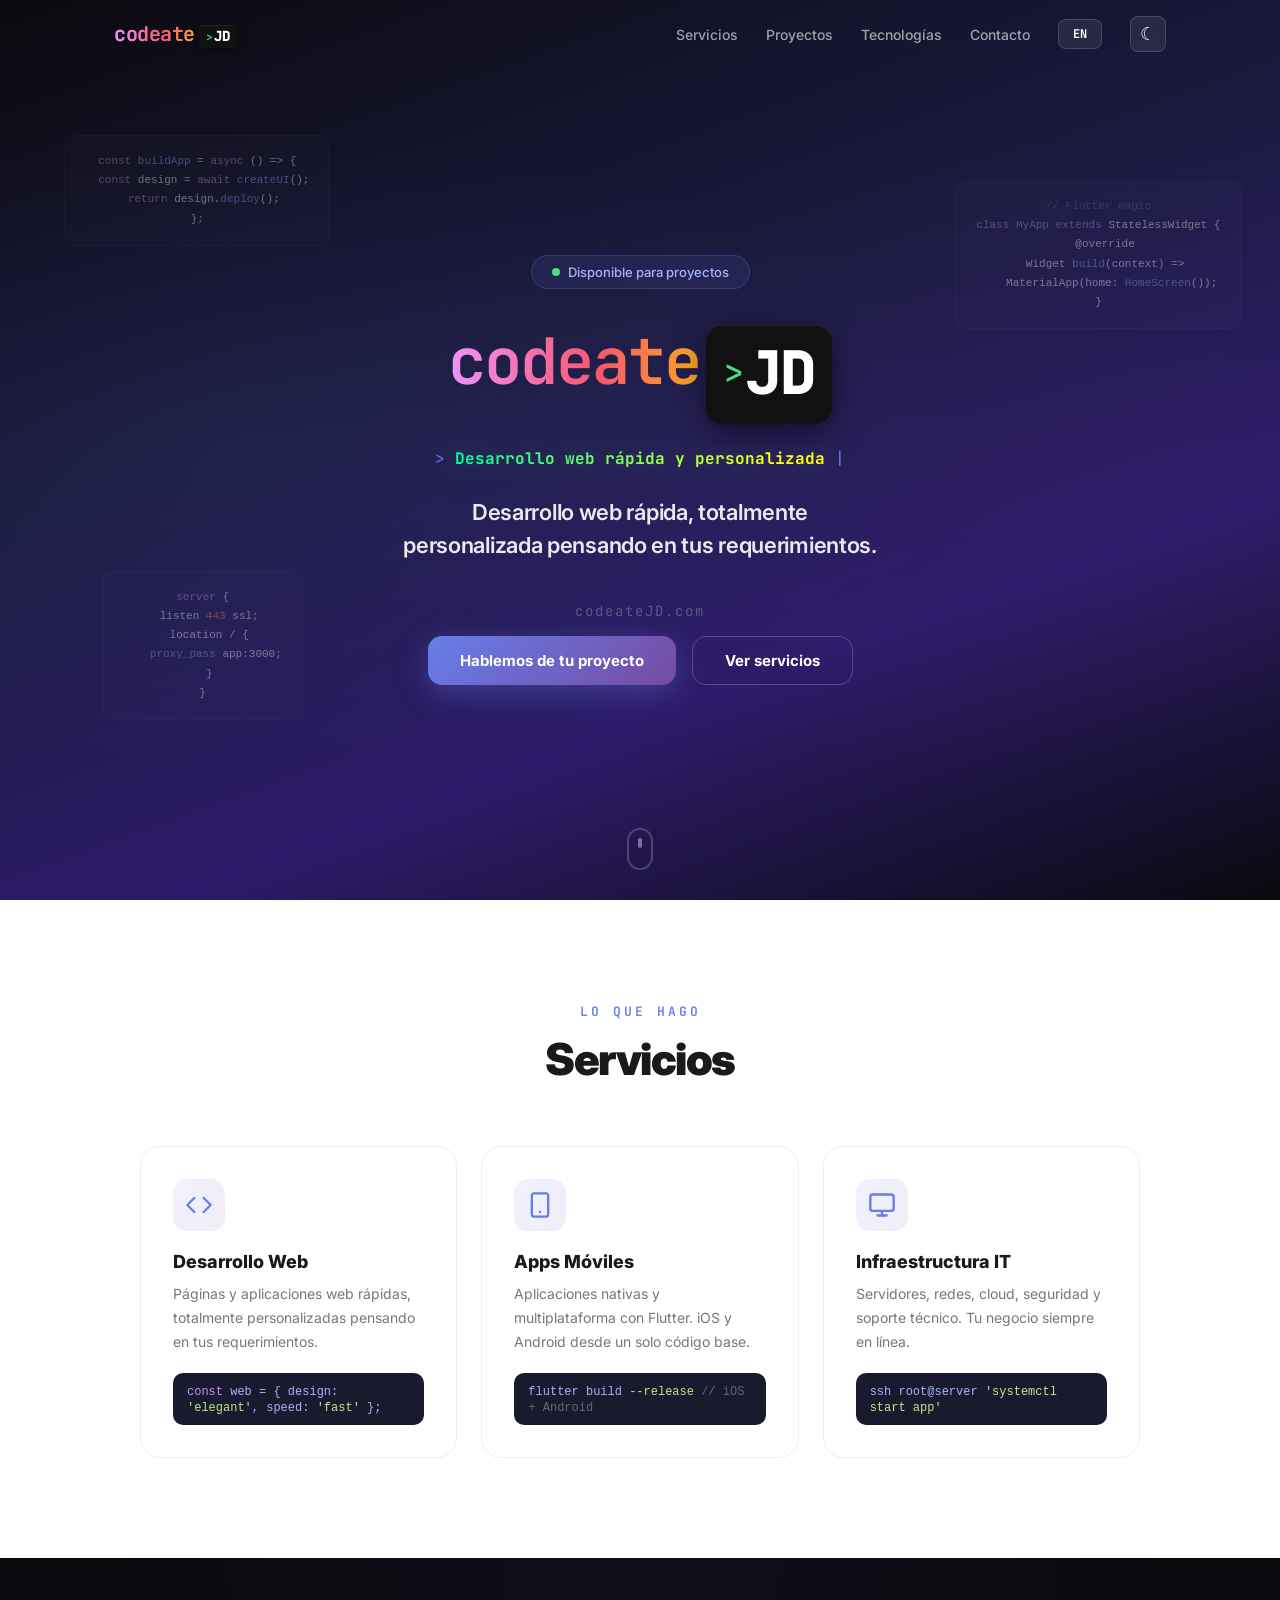
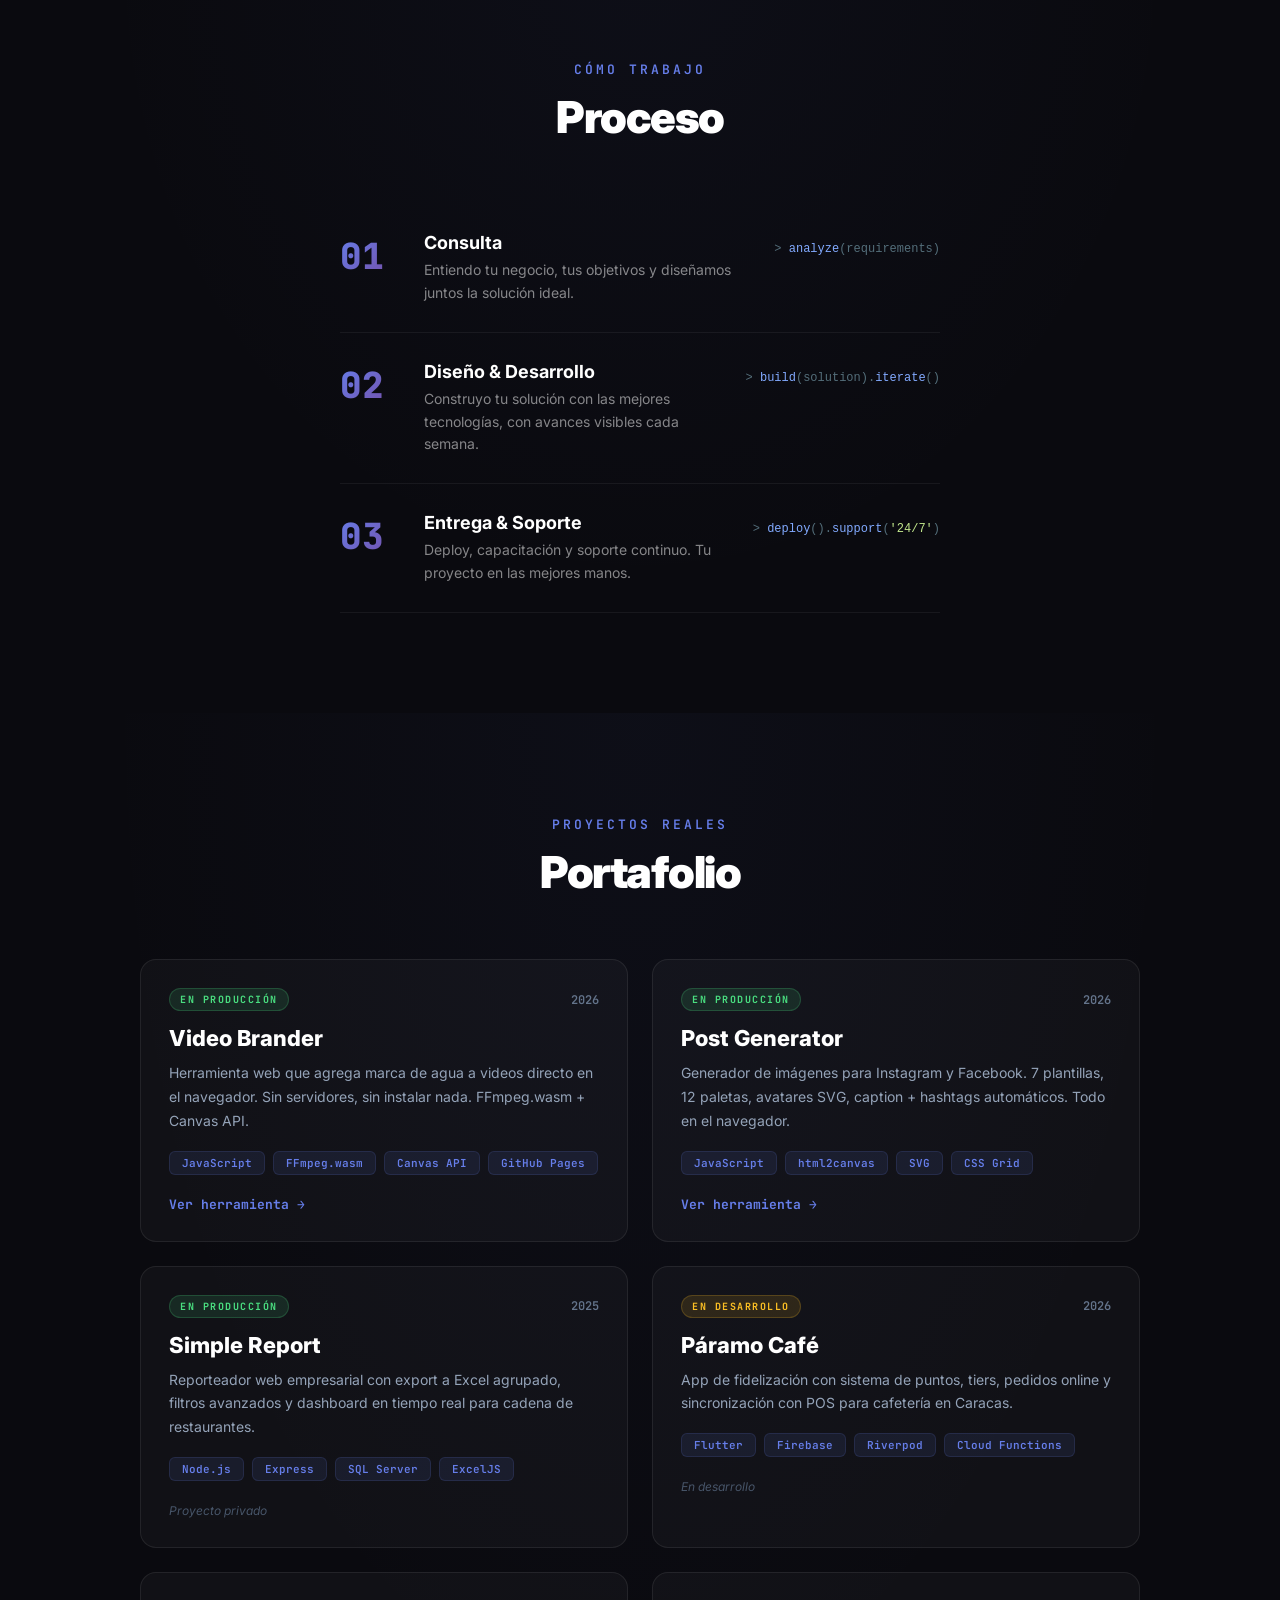
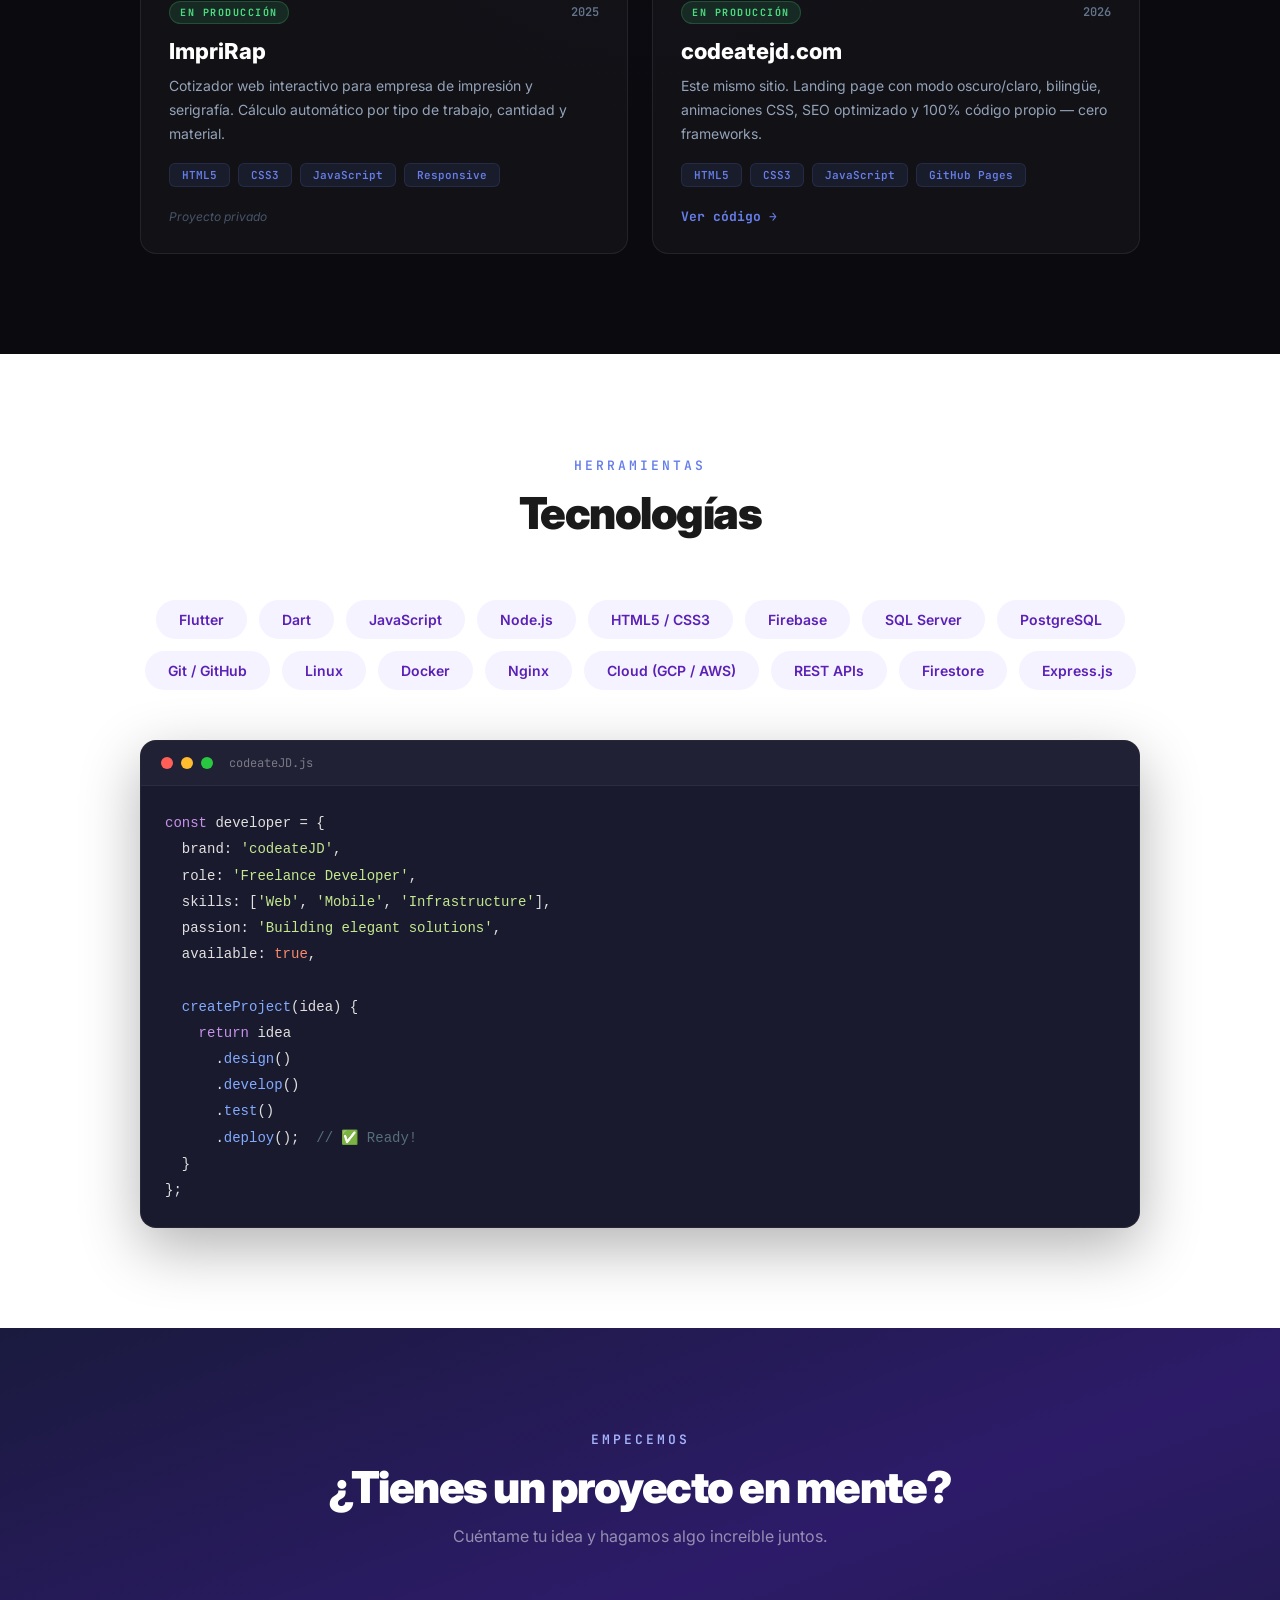
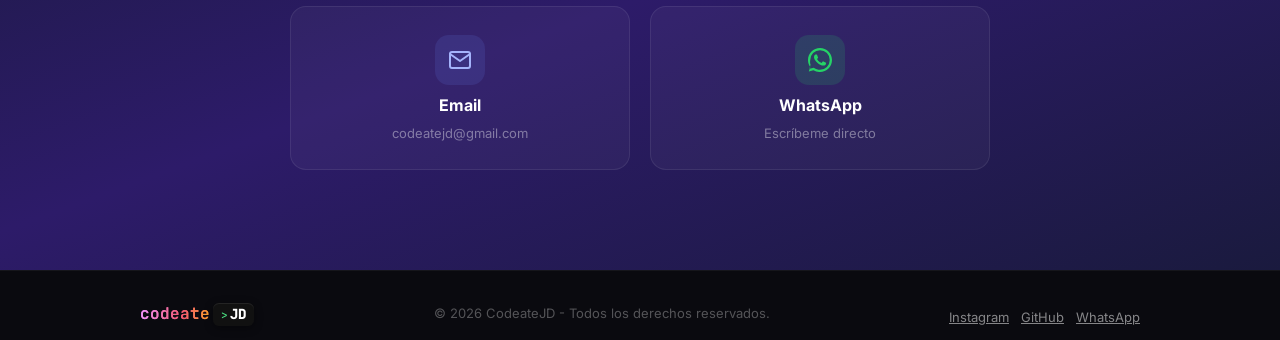
==== index.html @ 88b21edd "feat: replace Aliados Comerciales with Portfolio section - Removed clients/partners section (no more" ====
<!DOCTYPE html>
<html lang="es" data-lang="es">
<head>
<meta charset="UTF-8">
<meta name="viewport" content="width=device-width, initial-scale=1.0">
<title>codeateJD — Desarrollo Web, Apps Moviles & IT</title>
<meta name="description" content="codeateJD — Desarrollo web, apps moviles con Flutter, reportes empresariales, APIs, cloud e infraestructura IT. Soluciones digitales para tu negocio.">
<meta name="keywords" content="desarrollador web, freelance, flutter, nodejs, apps moviles, desarrollo web, codeateJD, programador, IT solutions, firebase, sql server, cloud, devops">
<meta name="author" content="codeateJD">
<meta name="robots" content="index, follow">
<link rel="canonical" href="https://codeatejd.com/">
<link rel="icon" type="image/svg+xml" href="favicon.svg">

<!-- Open Graph / Facebook -->
<meta property="og:type" content="website">
<meta property="og:url" content="https://codeatejd.com/">
<meta property="og:title" content="codeateJD — Desarrollo Web, Apps & IT">
<meta property="og:description" content="Desarrollo web, apps Flutter, reportes, APIs, cloud e infraestructura. Soluciones digitales a medida para tu negocio.">
<meta property="og:image" content="https://codeatejd.com/img/og-cover.png">
<meta property="og:image:width" content="1200">
<meta property="og:image:height" content="630">
<meta property="og:locale" content="es_VE">
<meta property="og:site_name" content="codeateJD">

<!-- Twitter Card -->
<meta name="twitter:card" content="summary_large_image">
<meta name="twitter:title" content="codeateJD | Desarrollo Web, Apps & IT">
<meta name="twitter:description" content="Freelance developer: sitios web, apps Flutter, reportes, APIs, cloud e infraestructura. Soluciones a medida para tu negocio.">
<meta name="twitter:image" content="https://codeatejd.com/img/og-cover.png">

<!-- Schema.org / JSON-LD -->
<script type="application/ld+json">
{
  "@context": "https://schema.org",
  "@type": "ProfessionalService",
  "name": "codeateJD",
  "alternateName": "Delpino Developer",
  "url": "https://codeatejd.com/",
  "description": "Freelance developer especializado en desarrollo web, apps moviles, reportes empresariales, APIs y soluciones cloud.",
  "founder": {
    "@type": "Person",
    "name": "Jose Delpino",
    "jobTitle": "Full Stack Developer & IT Consultant",
    "email": "codeatejd@gmail.com",
    "url": "https://codeatejd.com/"
  },
  "areaServed": ["Venezuela", "Latinoamerica", "Remoto"],
  "serviceType": ["Desarrollo Web", "Apps Moviles", "Reportes y Dashboards", "APIs y Backend", "Cloud e Infraestructura", "Soporte IT"],
  "knowsAbout": ["JavaScript", "Node.js", "Flutter", "Firebase", "SQL Server", "Docker", "Linux", "Nginx", "REST APIs", "Git"],
  "sameAs": [
    "https://www.instagram.com/codeatejd/",
    "https://github.com/codeatejd"
  ]
}
</script>

<link rel="preconnect" href="https://fonts.googleapis.com">
<link href="https://fonts.googleapis.com/css2?family=Inter:wght@300;400;500;600;700;800;900&family=JetBrains+Mono:wght@400;500;700&display=swap" rel="stylesheet">
<link rel="stylesheet" href="style.css">
</head>
<body>

<!-- ══════════ NAV ══════════ -->
<nav class="nav" id="nav" role="navigation" aria-label="Menu principal">
  <div class="nav-inner">
    <a href="#" class="nav-logo"><span class="nav-codeate">codeate</span><span class="nav-jd-terminal"><span class="terminal-prompt">&gt;</span>JD</span></a>
    <div class="nav-links">
      <a href="#services" data-es="Servicios" data-en="Services">Servicios</a>
      <a href="#portfolio" data-es="Proyectos" data-en="Projects">Proyectos</a>
      <a href="#tech" data-es="Tecnologías" data-en="Tech Stack">Tecnologías</a>
      <a href="#contact" data-es="Contacto" data-en="Contact">Contacto</a>
      <button class="lang-toggle" id="langToggle" title="Switch language">EN</button>
      <button class="theme-toggle" id="themeToggle" title="Dark/Light mode">
        <span class="theme-icon" id="themeIcon">&#9790;</span>
      </button>
    </div>
    <button class="nav-menu" id="navMenu" aria-label="Menu">
      <span></span><span></span><span></span>
    </button>
  </div>
</nav>

<!-- ══════════ HERO ══════════ -->
<main><section class="hero" id="hero" aria-label="Presentacion">
  <!-- Floating code snippets -->
  <div class="code-float code-float-1" aria-hidden="true">
    <pre><code><span class="kw">const</span> <span class="fn">buildApp</span> = <span class="kw">async</span> () => {
  <span class="kw">const</span> design = <span class="kw">await</span> <span class="fn">createUI</span>();
  <span class="kw">return</span> design.<span class="fn">deploy</span>();
};</code></pre>
  </div>
  <div class="code-float code-float-2" aria-hidden="true">
    <pre><code><span class="cm">// Flutter magic</span>
<span class="kw">class</span> <span class="fn">MyApp</span> <span class="kw">extends</span> StatelessWidget {
  @override
  Widget <span class="fn">build</span>(context) =>
    MaterialApp(home: <span class="fn">HomeScreen</span>());
}</code></pre>
  </div>
  <div class="code-float code-float-3" aria-hidden="true">
    <pre><code><span class="kw">server</span> {
  listen <span class="num">443</span> ssl;
  location / {
    <span class="fn">proxy_pass</span> app:3000;
  }
}</code></pre>
  </div>

  <div class="hero-content">
    <div class="hero-badge reveal">
      <span class="badge-dot"></span>
      <span data-es="Disponible para proyectos" data-en="Available for projects">Disponible para proyectos</span>
    </div>
    <div class="hero-logo-big reveal">
      <span class="logo-codeate">codeate</span><span class="logo-jd"><span class="terminal-prompt">&gt;</span>JD</span>
    </div>
    <div class="hero-typing reveal">
      <span class="typing-prefix">&gt; </span>
      <span class="typing-text" id="typingText"></span>
      <span class="typing-cursor">|</span>
    </div>
    <p class="hero-desc reveal" data-es="Desarrollo web rápida, totalmente personalizada pensando en tus requerimientos." data-en="Fast web development, fully customized with your requirements in mind.">
      Desarrollo web rápida, totalmente personalizada pensando en tus requerimientos.
    </p>
    <p class="hero-domain reveal">codeateJD.com</p>
    <div class="hero-buttons reveal">
      <a href="#contact" class="btn btn-primary" data-es="Hablemos de tu proyecto" data-en="Let's talk about your project">Hablemos de tu proyecto</a>
      <a href="#services" class="btn btn-outline" data-es="Ver servicios" data-en="View services">Ver servicios</a>
    </div>
  </div>

  <div class="scroll-indicator">
    <div class="scroll-mouse">
      <div class="scroll-dot"></div>
    </div>
  </div>
</section>

<!-- ══════════ SERVICES ══════════ -->
<section class="section section-light" id="services">
  <div class="container">
    <div class="section-header reveal">
      <span class="section-tag" data-es="Lo que hago" data-en="What I do">Lo que hago</span>
      <h2 data-es="Servicios" data-en="Services">Servicios</h2>
    </div>
    <div class="services-grid">
      <div class="service-card reveal" style="--delay: 0.1s">
        <div class="service-icon-wrap">
          <div class="service-icon">
            <svg width="28" height="28" viewBox="0 0 24 24" fill="none" stroke="currentColor" stroke-width="2" stroke-linecap="round" stroke-linejoin="round"><polyline points="16 18 22 12 16 6"/><polyline points="8 6 2 12 8 18"/></svg>
          </div>
        </div>
        <h3 data-es="Desarrollo Web" data-en="Web Development">Desarrollo Web</h3>
        <p data-es="Páginas y aplicaciones web rápidas, totalmente personalizadas pensando en tus requerimientos." data-en="Fast web pages and applications, fully customized with your requirements in mind.">Páginas y aplicaciones web rápidas, totalmente personalizadas pensando en tus requerimientos.</p>
        <div class="service-code">
          <code><span class="kw">const</span> web = { design: <span class="str">'elegant'</span>, speed: <span class="str">'fast'</span> };</code>
        </div>
      </div>
      <div class="service-card reveal" style="--delay: 0.2s">
        <div class="service-icon-wrap">
          <div class="service-icon">
            <svg width="28" height="28" viewBox="0 0 24 24" fill="none" stroke="currentColor" stroke-width="2" stroke-linecap="round" stroke-linejoin="round"><rect x="5" y="2" width="14" height="20" rx="2" ry="2"/><line x1="12" y1="18" x2="12.01" y2="18"/></svg>
          </div>
        </div>
        <h3 data-es="Apps Móviles" data-en="Mobile Apps">Apps Móviles</h3>
        <p data-es="Aplicaciones nativas y multiplataforma con Flutter. iOS y Android desde un solo código base." data-en="Native and cross-platform apps with Flutter. iOS and Android from a single codebase.">Aplicaciones nativas y multiplataforma con Flutter. iOS y Android desde un solo código base.</p>
        <div class="service-code">
          <code>flutter build <span class="str">--release</span> <span class="cm">// iOS + Android</span></code>
        </div>
      </div>
      <div class="service-card reveal" style="--delay: 0.3s">
        <div class="service-icon-wrap">
          <div class="service-icon">
            <svg width="28" height="28" viewBox="0 0 24 24" fill="none" stroke="currentColor" stroke-width="2" stroke-linecap="round" stroke-linejoin="round"><rect x="2" y="3" width="20" height="14" rx="2" ry="2"/><line x1="8" y1="21" x2="16" y2="21"/><line x1="12" y1="17" x2="12" y2="21"/></svg>
          </div>
        </div>
        <h3 data-es="Infraestructura IT" data-en="IT Infrastructure">Infraestructura IT</h3>
        <p data-es="Servidores, redes, cloud, seguridad y soporte técnico. Tu negocio siempre en línea." data-en="Servers, networks, cloud, security and tech support. Your business always online.">Servidores, redes, cloud, seguridad y soporte técnico. Tu negocio siempre en línea.</p>
        <div class="service-code">
          <code>ssh root@server <span class="str">'systemctl start app'</span></code>
        </div>
      </div>
    </div>
  </div>
</section>

<!-- ══════════ PROCESS ══════════ -->
<section class="section section-dark" id="process">
  <div class="container">
    <div class="section-header reveal">
      <span class="section-tag" data-es="Cómo trabajo" data-en="How I work">Cómo trabajo</span>
      <h2 data-es="Proceso" data-en="Process">Proceso</h2>
    </div>
    <div class="process-timeline">
      <div class="process-step reveal" style="--delay: 0.1s">
        <div class="step-num">01</div>
        <div class="step-content">
          <h3 data-es="Consulta" data-en="Consultation">Consulta</h3>
          <p data-es="Entiendo tu negocio, tus objetivos y diseñamos juntos la solución ideal." data-en="I understand your business, your goals, and we design the ideal solution together.">Entiendo tu negocio, tus objetivos y diseñamos juntos la solución ideal.</p>
        </div>
        <div class="step-code"><code>&gt; <span class="fn">analyze</span>(requirements)</code></div>
      </div>
      <div class="process-step reveal" style="--delay: 0.2s">
        <div class="step-num">02</div>
        <div class="step-content">
          <h3 data-es="Diseño & Desarrollo" data-en="Design & Development">Diseño & Desarrollo</h3>
          <p data-es="Construyo tu solución con las mejores tecnologías, con avances visibles cada semana." data-en="I build your solution with the best technologies, with visible progress every week.">Construyo tu solución con las mejores tecnologías, con avances visibles cada semana.</p>
        </div>
        <div class="step-code"><code>&gt; <span class="fn">build</span>(solution).<span class="fn">iterate</span>()</code></div>
      </div>
      <div class="process-step reveal" style="--delay: 0.3s">
        <div class="step-num">03</div>
        <div class="step-content">
          <h3 data-es="Entrega & Soporte" data-en="Delivery & Support">Entrega & Soporte</h3>
          <p data-es="Deploy, capacitación y soporte continuo. Tu proyecto en las mejores manos." data-en="Deploy, training and ongoing support. Your project in the best hands.">Deploy, capacitación y soporte continuo. Tu proyecto en las mejores manos.</p>
        </div>
        <div class="step-code"><code>&gt; <span class="fn">deploy</span>().<span class="fn">support</span>(<span class="str">'24/7'</span>)</code></div>
      </div>
    </div>
  </div>
</section>

<!-- ══════════ PORTFOLIO ══════════ -->
<section class="section section-dark" id="portfolio">
  <div class="container">
    <div class="section-header reveal">
      <span class="section-tag" data-es="Proyectos reales" data-en="Real projects">Proyectos reales</span>
      <h2 data-es="Portafolio" data-en="Portfolio">Portafolio</h2>
    </div>
    <div class="portfolio-grid reveal">

      <div class="portfolio-card">
        <div class="portfolio-card-header">
          <span class="portfolio-status live">En producción</span>
          <span class="portfolio-year">2026</span>
        </div>
        <h3 class="portfolio-title">Video Brander</h3>
        <p class="portfolio-desc" data-es="Herramienta web que agrega marca de agua a videos directo en el navegador. Sin servidores, sin instalar nada. FFmpeg.wasm + Canvas API." data-en="Web tool that adds watermarks to videos directly in the browser. No servers, no installs. FFmpeg.wasm + Canvas API.">Herramienta web que agrega marca de agua a videos directo en el navegador. Sin servidores, sin instalar nada. FFmpeg.wasm + Canvas API.</p>
        <div class="portfolio-techs">
          <span>JavaScript</span><span>FFmpeg.wasm</span><span>Canvas API</span><span>GitHub Pages</span>
        </div>
        <div class="portfolio-links">
          <a href="https://codeatejd.com/creator/video-brander/" target="_blank" rel="noopener" data-es="Ver herramienta" data-en="View tool">Ver herramienta &rarr;</a>
        </div>
      </div>

      <div class="portfolio-card">
        <div class="portfolio-card-header">
          <span class="portfolio-status live">En producción</span>
          <span class="portfolio-year">2026</span>
        </div>
        <h3 class="portfolio-title">Post Generator</h3>
        <p class="portfolio-desc" data-es="Generador de imágenes para Instagram y Facebook. 7 plantillas, 12 paletas, avatares SVG, caption + hashtags automáticos. Todo en el navegador." data-en="Image generator for Instagram and Facebook. 7 templates, 12 palettes, SVG avatars, auto caption + hashtags. All in the browser.">Generador de imágenes para Instagram y Facebook. 7 plantillas, 12 paletas, avatares SVG, caption + hashtags automáticos. Todo en el navegador.</p>
        <div class="portfolio-techs">
          <span>JavaScript</span><span>html2canvas</span><span>SVG</span><span>CSS Grid</span>
        </div>
        <div class="portfolio-links">
          <a href="https://codeatejd.com/creator/generator/" target="_blank" rel="noopener" data-es="Ver herramienta" data-en="View tool">Ver herramienta &rarr;</a>
        </div>
      </div>

      <div class="portfolio-card">
        <div class="portfolio-card-header">
          <span class="portfolio-status live">En producción</span>
          <span class="portfolio-year">2025</span>
        </div>
        <h3 class="portfolio-title">Simple Report</h3>
        <p class="portfolio-desc" data-es="Reporteador web empresarial con export a Excel agrupado, filtros avanzados y dashboard en tiempo real para cadena de restaurantes." data-en="Enterprise web reporter with grouped Excel export, advanced filters and real-time dashboard for restaurant chain.">Reporteador web empresarial con export a Excel agrupado, filtros avanzados y dashboard en tiempo real para cadena de restaurantes.</p>
        <div class="portfolio-techs">
          <span>Node.js</span><span>Express</span><span>SQL Server</span><span>ExcelJS</span>
        </div>
        <div class="portfolio-links">
          <span class="portfolio-private" data-es="Proyecto privado" data-en="Private project">Proyecto privado</span>
        </div>
      </div>

      <div class="portfolio-card">
        <div class="portfolio-card-header">
          <span class="portfolio-status dev">En desarrollo</span>
          <span class="portfolio-year">2026</span>
        </div>
        <h3 class="portfolio-title">Páramo Café</h3>
        <p class="portfolio-desc" data-es="App de fidelización con sistema de puntos, tiers, pedidos online y sincronización con POS para cafetería en Caracas." data-en="Loyalty app with points system, tiers, online orders and POS sync for a café in Caracas.">App de fidelización con sistema de puntos, tiers, pedidos online y sincronización con POS para cafetería en Caracas.</p>
        <div class="portfolio-techs">
          <span>Flutter</span><span>Firebase</span><span>Riverpod</span><span>Cloud Functions</span>
        </div>
        <div class="portfolio-links">
          <span class="portfolio-private" data-es="En desarrollo" data-en="In development">En desarrollo</span>
        </div>
      </div>

      <div class="portfolio-card">
        <div class="portfolio-card-header">
          <span class="portfolio-status live">En producción</span>
          <span class="portfolio-year">2025</span>
        </div>
        <h3 class="portfolio-title">ImpriRap</h3>
        <p class="portfolio-desc" data-es="Cotizador web interactivo para empresa de impresión y serigrafía. Cálculo automático por tipo de trabajo, cantidad y material." data-en="Interactive web quote builder for printing company. Auto-calculation by job type, quantity and material.">Cotizador web interactivo para empresa de impresión y serigrafía. Cálculo automático por tipo de trabajo, cantidad y material.</p>
        <div class="portfolio-techs">
          <span>HTML5</span><span>CSS3</span><span>JavaScript</span><span>Responsive</span>
        </div>
        <div class="portfolio-links">
          <span class="portfolio-private" data-es="Proyecto privado" data-en="Private project">Proyecto privado</span>
        </div>
      </div>

      <div class="portfolio-card">
        <div class="portfolio-card-header">
          <span class="portfolio-status live">En producción</span>
          <span class="portfolio-year">2026</span>
        </div>
        <h3 class="portfolio-title">codeatejd.com</h3>
        <p class="portfolio-desc" data-es="Este mismo sitio. Landing page con modo oscuro/claro, bilingüe, animaciones CSS, SEO optimizado y 100% código propio — cero frameworks." data-en="This very site. Landing page with dark/light mode, bilingual, CSS animations, SEO optimized and 100% custom code — zero frameworks.">Este mismo sitio. Landing page con modo oscuro/claro, bilingüe, animaciones CSS, SEO optimizado y 100% código propio — cero frameworks.</p>
        <div class="portfolio-techs">
          <span>HTML5</span><span>CSS3</span><span>JavaScript</span><span>GitHub Pages</span>
        </div>
        <div class="portfolio-links">
          <a href="https://github.com/jdelpino78/codeateJD" target="_blank" rel="noopener" data-es="Ver código" data-en="View code">Ver código &rarr;</a>
        </div>
      </div>

    </div>
  </div>
</section>

<!-- ══════════ TECH STACK ══════════ -->
<section class="section section-light" id="tech">
  <div class="container">
    <div class="section-header reveal">
      <span class="section-tag" data-es="Herramientas" data-en="Tools">Herramientas</span>
      <h2 data-es="Tecnologías" data-en="Tech Stack">Tecnologías</h2>
    </div>
    <div class="tech-grid reveal">
      <div class="tech-pill">Flutter</div>
      <div class="tech-pill">Dart</div>
      <div class="tech-pill">JavaScript</div>
      <div class="tech-pill">Node.js</div>
      <div class="tech-pill">HTML5 / CSS3</div>
      <div class="tech-pill">Firebase</div>
      <div class="tech-pill">SQL Server</div>
      <div class="tech-pill">PostgreSQL</div>
      <div class="tech-pill">Git / GitHub</div>
      <div class="tech-pill">Linux</div>
      <div class="tech-pill">Docker</div>
      <div class="tech-pill">Nginx</div>
      <div class="tech-pill">Cloud (GCP / AWS)</div>
      <div class="tech-pill">REST APIs</div>
      <div class="tech-pill">Firestore</div>
      <div class="tech-pill">Express.js</div>
    </div>

    <div class="code-block reveal">
      <div class="code-header">
        <span class="code-dot red"></span>
        <span class="code-dot yellow"></span>
        <span class="code-dot green"></span>
        <span class="code-filename">codeateJD.js</span>
      </div>
      <pre class="code-body"><code><span class="kw">const</span> developer = {
  brand: <span class="str">'codeateJD'</span>,
  role: <span class="str">'Freelance Developer'</span>,
  skills: [<span class="str">'Web'</span>, <span class="str">'Mobile'</span>, <span class="str">'Infrastructure'</span>],
  passion: <span class="str">'Building elegant solutions'</span>,
  available: <span class="bool">true</span>,

  <span class="fn">createProject</span>(idea) {
    <span class="kw">return</span> idea
      .<span class="fn">design</span>()
      .<span class="fn">develop</span>()
      .<span class="fn">test</span>()
      .<span class="fn">deploy</span>();  <span class="cm">// ✅ Ready!</span>
  }
};</code></pre>
    </div>
  </div>
</section>

<!-- ══════════ CONTACT ══════════ -->
<section class="section section-gradient" id="contact" aria-label="Contacto">
  <div class="container">
    <div class="section-header reveal">
      <span class="section-tag light" data-es="Empecemos" data-en="Let's start">Empecemos</span>
      <h2 data-es="¿Tienes un proyecto en mente?" data-en="Have a project in mind?">¿Tienes un proyecto en mente?</h2>
      <p class="contact-sub" data-es="Cuéntame tu idea y hagamos algo increíble juntos." data-en="Tell me your idea and let's build something amazing together.">Cuéntame tu idea y hagamos algo increíble juntos.</p>
    </div>
    <div class="contact-cards reveal">
      <a href="mailto:codeatejd@gmail.com" class="contact-card">
        <div class="contact-icon">
          <svg width="24" height="24" viewBox="0 0 24 24" fill="none" stroke="currentColor" stroke-width="2" stroke-linecap="round" stroke-linejoin="round"><path d="M4 4h16c1.1 0 2 .9 2 2v12c0 1.1-.9 2-2 2H4c-1.1 0-2-.9-2-2V6c0-1.1.9-2 2-2z"/><polyline points="22,6 12,13 2,6"/></svg>
        </div>
        <span>Email</span>
        <small>codeatejd@gmail.com</small>
      </a>
      <a href="https://wa.me/584149144103" target="_blank" class="contact-card">
        <div class="contact-icon whatsapp">
          <svg width="24" height="24" viewBox="0 0 24 24" fill="currentColor"><path d="M17.472 14.382c-.297-.149-1.758-.867-2.03-.967-.273-.099-.471-.148-.67.15-.197.297-.767.966-.94 1.164-.173.199-.347.223-.644.075-.297-.15-1.255-.463-2.39-1.475-.883-.788-1.48-1.761-1.653-2.059-.173-.297-.018-.458.13-.606.134-.133.298-.347.446-.52.149-.174.198-.298.298-.497.099-.198.05-.371-.025-.52-.075-.149-.669-1.612-.916-2.207-.242-.579-.487-.5-.669-.51-.173-.008-.371-.01-.57-.01-.198 0-.52.074-.792.372-.272.297-1.04 1.016-1.04 2.479 0 1.462 1.065 2.875 1.213 3.074.149.198 2.096 3.2 5.077 4.487.709.306 1.262.489 1.694.625.712.227 1.36.195 1.871.118.571-.085 1.758-.719 2.006-1.413.248-.694.248-1.289.173-1.413-.074-.124-.272-.198-.57-.347z"/><path d="M12 0C5.373 0 0 5.373 0 12c0 2.625.846 5.059 2.284 7.034L.789 23.492l4.634-1.215A11.95 11.95 0 0012 24c6.627 0 12-5.373 12-12S18.627 0 12 0zm0 21.75c-2.16 0-4.162-.684-5.803-1.847l-.416-.248-4.312 1.131 1.152-4.207-.272-.432A9.71 9.71 0 012.25 12 9.75 9.75 0 0112 2.25 9.75 9.75 0 0121.75 12 9.75 9.75 0 0112 21.75z"/></svg>
        </div>
        <span>WhatsApp</span>
        <small data-es="Escríbeme directo" data-en="Message me directly">Escríbeme directo</small>
      </a>
    </div>
  </div>
</section>

</main>

<!-- ══════════ FOOTER ══════════ -->
<footer class="footer" role="contentinfo">
  <div class="container footer-inner">
    <span class="footer-logo"><span class="nav-codeate">codeate</span><span class="nav-jd-terminal"><span class="terminal-prompt">&gt;</span>JD</span></span>
    <p>&copy; 2026 CodeateJD - <span data-es="Todos los derechos reservados." data-en="All rights reserved.">Todos los derechos reservados.</span></p>
    <nav aria-label="Redes sociales" style="margin-top:8px;display:flex;gap:12px;justify-content:center">
      <a href="https://www.instagram.com/codeatejd/" target="_blank" rel="noopener" aria-label="Instagram de codeateJD" style="color:inherit;opacity:0.5;font-size:13px">Instagram</a>
      <a href="https://github.com/codeatejd" target="_blank" rel="noopener" aria-label="GitHub de Jose Delpino" style="color:inherit;opacity:0.5;font-size:13px">GitHub</a>
      <a href="https://wa.me/584149144103" target="_blank" rel="noopener" aria-label="WhatsApp de codeateJD" style="color:inherit;opacity:0.5;font-size:13px">WhatsApp</a>
    </nav>
  </div>
</footer>

<!-- Mobile menu overlay -->
<div class="mobile-menu" id="mobileMenu">
  <a href="#services" data-es="Servicios" data-en="Services">Servicios</a>
  <a href="#portfolio" data-es="Proyectos" data-en="Projects">Proyectos</a>
  <a href="#tech" data-es="Tecnologías" data-en="Tech Stack">Tecnologías</a>
  <a href="#contact" data-es="Contacto" data-en="Contact">Contacto</a>
</div>

<script src="script.js"></script>
</body>
</html>
---- style.css ----
/* ══════════ RESET & BASE ══════════ */
*, *::before, *::after { margin: 0; padding: 0; box-sizing: border-box; }
html { scroll-behavior: smooth; scroll-padding-top: 80px; }
body {
  font-family: 'Inter', -apple-system, sans-serif;
  background: #0a0a0f;
  color: #fff;
  overflow-x: hidden;
  -webkit-font-smoothing: antialiased;
  transition: background 0.6s ease, color 0.6s ease;
}
body *, body *::before, body *::after {
  transition: background 0.6s ease, background-color 0.6s ease, color 0.4s ease,
              border-color 0.4s ease, box-shadow 0.4s ease, opacity 0.4s ease;
}

/* ══════════ TYPOGRAPHY ══════════ */
.gradient-text {
  background: linear-gradient(135deg, #667eea, #764ba2, #f093fb);
  -webkit-background-clip: text;
  -webkit-text-fill-color: transparent;
  background-clip: text;
}
.blink { animation: blink 1s step-end infinite; }
@keyframes blink { 50% { opacity: 0; } }

/* ══════════ CODE SYNTAX COLORS ══════════ */
.kw { color: #c792ea; }
.fn { color: #82aaff; }
.str { color: #c3e88d; }
.num { color: #f78c6c; }
.cm { color: #546e7a; }
.bool { color: #f78c6c; }

/* ══════════ NAV ══════════ */
.nav {
  position: fixed; top: 0; left: 0; right: 0; z-index: 100;
  padding: 16px 0;
  transition: all 0.4s;
  backdrop-filter: blur(0px);
}
.nav.scrolled {
  background: rgba(10, 10, 15, 0.85);
  backdrop-filter: blur(20px);
  border-bottom: 1px solid rgba(255,255,255,0.05);
  padding: 10px 0;
}
.nav-inner {
  max-width: 1100px; margin: 0 auto; padding: 0 24px;
  display: flex; align-items: center; justify-content: space-between;
}
.nav-logo {
  font-family: 'JetBrains Mono', monospace;
  font-size: 20px; font-weight: 500;
  text-decoration: none; letter-spacing: -0.5px;
  background: linear-gradient(90deg, #f093fb, #f5576c, #ffd200, #4facfe, #43e97b, #667eea);
  background-size: 300% 100%;
  -webkit-background-clip: text;
  -webkit-text-fill-color: transparent;
  background-clip: text;
  animation: colorShift 6s ease-in-out infinite;
}
.nav-codeate {
  background: linear-gradient(90deg, #f093fb, #f5576c, #ffd200, #4facfe, #43e97b, #667eea);
  background-size: 300% 100%;
  -webkit-background-clip: text;
  -webkit-text-fill-color: transparent;
  background-clip: text;
  animation: colorShift 6s ease-in-out infinite;
  font-weight: 500;
}
.nav-jd-terminal {
  background: #111;
  color: #fff;
  -webkit-text-fill-color: #fff;
  font-weight: 800;
  padding: 2px 8px 3px;
  border-radius: 6px;
  margin-left: 3px;
  font-size: 14px;
  box-shadow: 0 2px 8px rgba(0,0,0,0.4), inset 0 1px 0 rgba(255,255,255,0.08);
}
.nav-links { display: flex; align-items: center; gap: 28px; }
.nav-links a {
  color: rgba(255,255,255,0.6); text-decoration: none;
  font-size: 14px; font-weight: 500;
  transition: color 0.3s;
}
.nav-links a:hover { color: #fff; }
.lang-toggle {
  background: rgba(255,255,255,0.08); border: 1px solid rgba(255,255,255,0.15);
  color: #fff; padding: 6px 14px; border-radius: 8px;
  font-size: 12px; font-weight: 700; cursor: pointer;
  font-family: 'JetBrains Mono', monospace;
  transition: all 0.3s;
}
.lang-toggle:hover { background: rgba(102, 126, 234, 0.2); border-color: #667eea; }
.theme-toggle {
  background: rgba(255,255,255,0.08); border: 1px solid rgba(255,255,255,0.15);
  color: #fff; width: 36px; height: 36px; border-radius: 8px;
  cursor: pointer; display: flex; align-items: center; justify-content: center;
  font-size: 18px; transition: all 0.3s;
}
.theme-toggle:hover { background: rgba(102, 126, 234, 0.2); border-color: #667eea; }
.nav-menu { display: none; background: none; border: none; cursor: pointer; padding: 4px; }
.nav-menu span {
  display: block; width: 22px; height: 2px; background: #fff;
  margin: 5px 0; transition: all 0.3s; border-radius: 2px;
}

/* ══════════ HERO ══════════ */
.hero {
  min-height: 100vh;
  display: flex; flex-direction: column;
  justify-content: center; align-items: center;
  text-align: center;
  padding: 100px 24px 60px;
  position: relative;
  background: linear-gradient(160deg, #0a0a0f 0%, #1a1a3e 40%, #2d1b69 70%, #0a0a0f 100%);
  overflow: hidden;
}
.hero::before {
  content: '';
  position: absolute; inset: 0;
  background:
    radial-gradient(ellipse at 20% 50%, rgba(102, 126, 234, 0.08) 0%, transparent 50%),
    radial-gradient(ellipse at 80% 50%, rgba(118, 75, 162, 0.06) 0%, transparent 50%);
}

/* Floating code snippets */
.code-float {
  position: absolute;
  font-family: 'JetBrains Mono', monospace;
  font-size: 12px; line-height: 1.6;
  background: rgba(255,255,255,0.03);
  border: 1px solid rgba(255,255,255,0.06);
  border-radius: 12px;
  padding: 16px 20px;
  opacity: 0.4;
  pointer-events: none;
  animation: float 8s ease-in-out infinite;
}
.code-float pre { margin: 0; }
.code-float code { font-size: 11px; }
.code-float-1 { top: 15%; left: 5%; animation-delay: 0s; }
.code-float-2 { top: 20%; right: 3%; animation-delay: -3s; }
.code-float-3 { bottom: 20%; left: 8%; animation-delay: -5s; }
@keyframes float {
  0%, 100% { transform: translateY(0) rotate(0deg); }
  50% { transform: translateY(-20px) rotate(1deg); }
}

.hero-content { position: relative; z-index: 2; max-width: 700px; }

.hero-badge {
  display: inline-flex; align-items: center; gap: 8px;
  background: rgba(102, 126, 234, 0.1);
  border: 1px solid rgba(102, 126, 234, 0.25);
  border-radius: 50px; padding: 8px 20px;
  font-size: 13px; font-weight: 500;
  margin-bottom: 30px; color: #a5b4fc;
}
.badge-dot {
  width: 8px; height: 8px; border-radius: 50%;
  background: #4ade80;
  animation: pulse-dot 2s ease-in-out infinite;
}
@keyframes pulse-dot {
  0%, 100% { box-shadow: 0 0 0 0 rgba(74, 222, 128, 0.4); }
  50% { box-shadow: 0 0 0 6px rgba(74, 222, 128, 0); }
}

.hero-logo-big {
  margin-bottom: 24px;
  display: flex; align-items: baseline; justify-content: center;
}
.logo-codeate {
  font-family: 'JetBrains Mono', monospace;
  font-size: clamp(40px, 8vw, 64px);
  font-weight: 600;
  background: linear-gradient(90deg, #f093fb, #f5576c, #ffd200, #4facfe, #43e97b, #667eea);
  background-size: 300% 100%;
  -webkit-background-clip: text;
  -webkit-text-fill-color: transparent;
  background-clip: text;
  letter-spacing: -2px;
  animation: colorShift 6s ease-in-out infinite;
}
@keyframes colorShift {
  0% { background-position: 0% 50%; }
  50% { background-position: 100% 50%; }
  100% { background-position: 0% 50%; }
}
.logo-jd {
  font-family: 'JetBrains Mono', monospace;
  font-size: clamp(40px, 8vw, 60px);
  font-weight: 900;
  color: #fff;
  -webkit-text-fill-color: #fff;
  letter-spacing: -2px;
  background: #111;
  padding: 8px 18px 12px;
  border-radius: 16px;
  margin-left: 6px;
  display: inline-flex;
  align-items: center;
  box-shadow: 0 8px 30px rgba(0,0,0,0.5), inset 0 1px 0 rgba(255,255,255,0.08);
  position: relative;
}
.logo-jd .terminal-prompt {
  font-size: 0.55em;
  color: #4ade80;
  -webkit-text-fill-color: #4ade80;
  margin-right: 4px;
  font-weight: 500;
}
.nav-jd-terminal .terminal-prompt {
  font-size: 0.8em;
  color: #4ade80;
  -webkit-text-fill-color: #4ade80;
  margin-right: 2px;
  font-weight: 500;
}
.hero-domain {
  font-family: 'JetBrains Mono', monospace;
  font-size: 14px;
  color: rgba(255,255,255,0.25);
  letter-spacing: 2px;
  margin-bottom: 16px;
}

.hero-typing {
  font-family: 'JetBrains Mono', monospace;
  font-size: 16px;
  margin-bottom: 20px;
  min-height: 28px;
}
.typing-text {
  background: linear-gradient(90deg, #00ff88, #ffee00, #ff6600, #00ff88);
  background-size: 300% 100%;
  -webkit-background-clip: text;
  -webkit-text-fill-color: transparent;
  background-clip: text;
  animation: typingColors 3s linear infinite;
  font-weight: 700;
  filter: brightness(1.2);
  text-shadow: 0 0 20px rgba(0, 255, 136, 0.3);
}
@keyframes typingColors {
  0% { background-position: 0% 50%; }
  50% { background-position: 100% 50%; }
  100% { background-position: 0% 50%; }
}
.typing-prefix { color: #667eea; }
.typing-cursor { animation: blink 0.7s step-end infinite; color: #667eea; }

.hero-desc {
  font-size: 22px;
  line-height: 1.5;
  font-weight: 600;
  color: rgba(255,255,255,0.9);
  max-width: 620px;
  margin: 0 auto 40px;
  letter-spacing: -0.3px;
  text-align: center;
  text-wrap: balance;
}

.hero-buttons { display: flex; gap: 16px; justify-content: center; flex-wrap: wrap; }

/* Buttons */
.btn {
  display: inline-flex; align-items: center; gap: 8px;
  padding: 14px 32px; border-radius: 14px;
  font-size: 15px; font-weight: 700;
  text-decoration: none; cursor: pointer;
  transition: all 0.4s;
  border: none;
}
.btn-primary {
  background: linear-gradient(135deg, #667eea, #764ba2);
  color: #fff;
  box-shadow: 0 8px 30px rgba(102, 126, 234, 0.35);
}
.btn-primary:hover {
  transform: translateY(-3px);
  box-shadow: 0 14px 40px rgba(102, 126, 234, 0.5);
}
.btn-outline {
  background: transparent;
  color: #fff;
  border: 1.5px solid rgba(255,255,255,0.2);
}
.btn-outline:hover {
  border-color: #667eea;
  background: rgba(102, 126, 234, 0.08);
}

/* Scroll indicator */
.scroll-indicator {
  position: absolute; bottom: 30px; left: 50%; transform: translateX(-50%);
  z-index: 2;
}
.scroll-mouse {
  width: 26px; height: 42px;
  border: 2px solid rgba(255,255,255,0.2);
  border-radius: 14px;
  display: flex; justify-content: center; padding-top: 8px;
}
.scroll-dot {
  width: 4px; height: 10px; border-radius: 4px;
  background: rgba(255,255,255,0.4);
  animation: scroll-anim 2s ease-in-out infinite;
}
@keyframes scroll-anim {
  0% { transform: translateY(0); opacity: 1; }
  100% { transform: translateY(14px); opacity: 0; }
}

/* ══════════ SECTIONS ══════════ */
.section { padding: 100px 24px; }
.section-light { background: #fff; color: #1a1a1a; }
.section-dark {
  background: #0a0a0f;
  background-image:
    radial-gradient(ellipse at 50% 0%, rgba(102, 126, 234, 0.04) 0%, transparent 60%);
}
.section-gradient {
  background: linear-gradient(160deg, #1a1a3e 0%, #2d1b69 50%, #1a1a3e 100%);
}
.container { max-width: 1000px; margin: 0 auto; }

.section-header { text-align: center; margin-bottom: 60px; }
.section-tag {
  display: inline-block;
  font-family: 'JetBrains Mono', monospace;
  font-size: 13px; font-weight: 600;
  color: #667eea; text-transform: uppercase;
  letter-spacing: 3px; margin-bottom: 12px;
}
.section-tag.light { color: #a5b4fc; }
.section-header h2 {
  font-size: clamp(32px, 5vw, 44px);
  font-weight: 900; letter-spacing: -1.5px;
}
.section-light .section-header h2 { color: #1a1a1a; }

/* ══════════ SERVICES GRID ══════════ */
.services-grid {
  display: grid;
  grid-template-columns: repeat(auto-fit, minmax(280px, 1fr));
  gap: 24px;
}
.service-card {
  background: #fff;
  border: 1px solid #eee;
  border-radius: 20px;
  padding: 32px;
  transition: all 0.5s;
  position: relative; overflow: hidden;
}
.service-card::before {
  content: '';
  position: absolute; top: 0; left: 0; right: 0;
  height: 3px;
  background: linear-gradient(90deg, #667eea, #764ba2);
  transform: scaleX(0); transform-origin: left;
  transition: transform 0.5s;
}
.service-card:hover::before { transform: scaleX(1); }
.service-card:hover {
  transform: translateY(-8px);
  box-shadow: 0 20px 50px rgba(102, 126, 234, 0.12);
  border-color: transparent;
}
.service-icon-wrap { margin-bottom: 20px; }
.service-icon {
  width: 52px; height: 52px;
  background: linear-gradient(135deg, rgba(102,126,234,0.1), rgba(118,75,162,0.1));
  border-radius: 14px;
  display: flex; align-items: center; justify-content: center;
  color: #667eea;
}
.service-card h3 { font-size: 18px; font-weight: 800; margin-bottom: 10px; }
.service-card p { color: #777; font-size: 14px; line-height: 1.7; margin-bottom: 20px; }
.service-code {
  font-family: 'JetBrains Mono', monospace;
  font-size: 12px;
  background: #1a1a2e;
  color: #a5b4fc;
  padding: 10px 14px;
  border-radius: 10px;
}

/* ══════════ PROCESS ══════════ */
.process-timeline { max-width: 600px; margin: 0 auto; }
.process-step {
  display: flex; gap: 24px; align-items: flex-start;
  padding: 28px 0;
  border-bottom: 1px solid rgba(255,255,255,0.06);
  transition: all 0.4s;
}
.process-step:hover { padding-left: 12px; }
.step-num {
  font-family: 'JetBrains Mono', monospace;
  font-size: 36px; font-weight: 900;
  background: linear-gradient(135deg, #667eea, #764ba2);
  -webkit-background-clip: text;
  -webkit-text-fill-color: transparent;
  background-clip: text;
  min-width: 60px;
}
.step-content { flex: 1; }
.step-content h3 { font-size: 18px; font-weight: 700; margin-bottom: 6px; }
.step-content p { color: rgba(255,255,255,0.5); font-size: 14px; line-height: 1.6; }
.step-code {
  font-family: 'JetBrains Mono', monospace;
  font-size: 12px; color: #546e7a;
  margin-top: 8px;
}

/* ══════════ CLIENTS ══════════ */
/* ── Portfolio ── */
.portfolio-grid {
  display: grid;
  grid-template-columns: repeat(auto-fill, minmax(340px, 1fr));
  gap: 24px;
}
.portfolio-card {
  background: rgba(255,255,255,0.03);
  border: 1px solid rgba(255,255,255,0.08);
  border-radius: 16px;
  padding: 28px;
  transition: all 0.4s cubic-bezier(0.4, 0, 0.2, 1);
  position: relative;
  overflow: hidden;
}
.portfolio-card::before {
  content: '';
  position: absolute;
  top: 0; left: 0; right: 0;
  height: 3px;
  background: linear-gradient(90deg, #667eea, #764ba2, #f093fb);
  opacity: 0;
  transition: opacity 0.4s;
}
.portfolio-card:hover {
  border-color: rgba(102,126,234,0.3);
  transform: translateY(-6px);
  box-shadow: 0 20px 40px rgba(0,0,0,0.3);
}
.portfolio-card:hover::before { opacity: 1; }

.portfolio-card-header {
  display: flex;
  justify-content: space-between;
  align-items: center;
  margin-bottom: 14px;
}
.portfolio-status {
  font-size: 10px;
  font-weight: 700;
  text-transform: uppercase;
  letter-spacing: 1.5px;
  padding: 4px 10px;
  border-radius: 20px;
  font-family: 'JetBrains Mono', monospace;
}
.portfolio-status.live {
  background: rgba(74,222,128,0.12);
  color: #4ade80;
  border: 1px solid rgba(74,222,128,0.2);
}
.portfolio-status.dev {
  background: rgba(251,191,36,0.12);
  color: #fbbf24;
  border: 1px solid rgba(251,191,36,0.2);
}
.portfolio-year {
  font-size: 12px;
  font-weight: 600;
  color: #64748b;
  font-family: 'JetBrains Mono', monospace;
}
.portfolio-title {
  font-size: 22px;
  font-weight: 800;
  color: #fff;
  margin-bottom: 10px;
}
.portfolio-desc {
  font-size: 14px;
  color: #94a3b8;
  line-height: 1.7;
  margin-bottom: 18px;
}
.portfolio-techs {
  display: flex;
  flex-wrap: wrap;
  gap: 8px;
  margin-bottom: 18px;
}
.portfolio-techs span {
  font-size: 11px;
  font-weight: 600;
  padding: 4px 12px;
  border-radius: 6px;
  background: rgba(102,126,234,0.1);
  color: #667eea;
  border: 1px solid rgba(102,126,234,0.15);
  font-family: 'JetBrains Mono', monospace;
}
.portfolio-links a {
  font-size: 13px;
  font-weight: 700;
  color: #667eea;
  text-decoration: none;
  transition: color 0.3s;
  font-family: 'JetBrains Mono', monospace;
}
.portfolio-links a:hover { color: #f093fb; }
.portfolio-private {
  font-size: 12px;
  color: #475569;
  font-style: italic;
}

.client-icon.imprirap {
  font-size: 18px;
  color: #1a1a1a;
  font-family: 'Inter', sans-serif;
  font-weight: 700;
}
.imprirap-rap {
  color: #e63946;
  font-weight: 900;
}

/* ══════════ PROJECTS GRID ══════════ */
.projects-grid {
  display: grid;
  grid-template-columns: repeat(auto-fit, minmax(300px, 1fr));
  gap: 24px;
}
.project-card {
  background: #fff;
  border: 1px solid #eee;
  border-radius: 20px;
  overflow: hidden;
  transition: all 0.5s;
}
.project-card:hover {
  transform: translateY(-8px);
  box-shadow: 0 20px 50px rgba(102, 126, 234, 0.12);
  border-color: transparent;
}
.project-preview {
  height: 180px;
  padding: 20px;
  display: flex;
  align-items: center;
  justify-content: center;
  background: linear-gradient(135deg, #f8f7ff, #eef2ff);
}
.project-screen {
  width: 100%;
  max-width: 280px;
  background: #1e1e2e;
  border-radius: 10px;
  overflow: hidden;
  box-shadow: 0 8px 24px rgba(0,0,0,0.15);
}
.project-screen.dark { background: #0d1117; }
.screen-bar {
  display: flex; gap: 6px;
  padding: 8px 12px;
  background: rgba(255,255,255,0.05);
}
.screen-body {
  padding: 12px 16px;
  font-family: 'JetBrains Mono', monospace;
  font-size: 11px;
  line-height: 1.7;
  color: #e0e0e0;
  min-height: 100px;
}

/* Infra card */
.infra-preview {
  background: linear-gradient(135deg, #0a0a1a, #1a1a3e);
}
.infra-icons {
  display: flex;
  align-items: center;
  gap: 0;
}
.infra-node {
  width: 56px; height: 56px;
  background: rgba(255,255,255,0.06);
  border: 1px solid rgba(255,255,255,0.1);
  border-radius: 14px;
  display: flex; align-items: center; justify-content: center;
  color: #a5b4fc;
  transition: all 0.4s;
}
.project-card:hover .infra-node {
  border-color: #667eea;
  background: rgba(102, 126, 234, 0.1);
}
.infra-line {
  width: 30px; height: 2px;
  background: linear-gradient(90deg, rgba(102,126,234,0.3), rgba(102,126,234,0.6));
}

.project-info { padding: 24px; }
.project-tags {
  display: flex; flex-wrap: wrap; gap: 6px;
  margin-bottom: 12px;
}
.project-tags span {
  background: #f5f3ff;
  color: #5b21b6;
  padding: 4px 10px;
  border-radius: 6px;
  font-size: 11px;
  font-weight: 600;
}
.project-info h3 {
  font-size: 18px; font-weight: 800;
  margin-bottom: 8px; color: #1a1a1a;
}
.project-info p {
  color: #777; font-size: 14px; line-height: 1.6;
}

/* ══════════ TECH GRID ══════════ */
.tech-grid {
  display: flex; flex-wrap: wrap; gap: 12px;
  justify-content: center; margin-bottom: 50px;
}
.tech-pill {
  background: #f5f3ff;
  color: #5b21b6;
  padding: 10px 22px;
  border-radius: 50px;
  font-size: 14px; font-weight: 600;
  transition: all 0.3s;
  border: 1px solid transparent;
}
.tech-pill:hover {
  background: #ede9fe;
  border-color: #667eea;
  transform: translateY(-3px);
  box-shadow: 0 6px 20px rgba(102, 126, 234, 0.15);
}

/* ══════════ CODE BLOCK ══════════ */
.code-block {
  background: #1a1a2e;
  border-radius: 16px;
  overflow: hidden;
  border: 1px solid rgba(255,255,255,0.06);
  box-shadow: 0 20px 60px rgba(0,0,0,0.3);
}
.code-header {
  display: flex; align-items: center; gap: 8px;
  padding: 14px 20px;
  background: rgba(255,255,255,0.03);
  border-bottom: 1px solid rgba(255,255,255,0.05);
}
.code-dot { width: 12px; height: 12px; border-radius: 50%; }
.code-dot.red { background: #ff5f57; }
.code-dot.yellow { background: #febc2e; }
.code-dot.green { background: #28c840; }
.code-filename {
  font-family: 'JetBrains Mono', monospace;
  font-size: 12px; color: rgba(255,255,255,0.4);
  margin-left: 8px;
}
.code-body {
  padding: 24px;
  font-family: 'JetBrains Mono', monospace;
  font-size: 14px; line-height: 1.8;
  color: #e0e0e0;
  overflow-x: auto;
}

/* ══════════ CONTACT ══════════ */
.contact-sub {
  color: rgba(255,255,255,0.5);
  font-size: 16px; margin-top: 12px;
}
.contact-cards {
  display: grid;
  grid-template-columns: repeat(auto-fit, minmax(200px, 1fr));
  gap: 20px; max-width: 700px; margin: 0 auto;
}
.contact-card {
  background: rgba(255,255,255,0.04);
  border: 1px solid rgba(255,255,255,0.08);
  border-radius: 16px;
  padding: 28px; text-align: center;
  text-decoration: none; color: #fff;
  transition: all 0.4s;
  display: flex; flex-direction: column; align-items: center; gap: 10px;
}
.contact-card:hover {
  background: rgba(255,255,255,0.08);
  border-color: #667eea;
  transform: translateY(-6px);
  box-shadow: 0 16px 40px rgba(102, 126, 234, 0.2);
}
.contact-icon {
  width: 50px; height: 50px;
  background: rgba(102, 126, 234, 0.15);
  border-radius: 14px;
  display: flex; align-items: center; justify-content: center;
  color: #a5b4fc;
}
.contact-icon.whatsapp { background: rgba(37, 211, 102, 0.15); color: #25d366; }
.contact-icon.github { background: rgba(255,255,255,0.08); color: #fff; }
.contact-card span { font-weight: 700; font-size: 16px; }
.contact-card small { color: rgba(255,255,255,0.4); font-size: 13px; }

/* ══════════ FOOTER ══════════ */
.footer {
  padding: 30px 24px;
  border-top: 1px solid rgba(255,255,255,0.05);
  background: #0a0a0f;
}
.footer-inner {
  display: flex; align-items: center; justify-content: space-between;
}
.footer-logo {
  font-family: 'JetBrains Mono', monospace;
  font-size: 16px; font-weight: 500;
  background: linear-gradient(90deg, #f093fb, #f5576c, #ffd200, #4facfe, #43e97b, #667eea);
  background-size: 300% 100%;
  -webkit-background-clip: text;
  -webkit-text-fill-color: transparent;
  background-clip: text;
  animation: colorShift 6s ease-in-out infinite;
}
.footer-logo .gradient-text { font-weight: 800; }
.footer p { color: rgba(255,255,255,0.3); font-size: 13px; }

/* ══════════ MOBILE MENU ══════════ */
.mobile-menu {
  position: fixed; inset: 0; z-index: 99;
  background: rgba(10, 10, 15, 0.97);
  backdrop-filter: blur(20px);
  display: flex; flex-direction: column;
  justify-content: center; align-items: center; gap: 32px;
  opacity: 0; pointer-events: none;
  transition: opacity 0.4s;
}
.mobile-menu.open { opacity: 1; pointer-events: all; }
.mobile-menu a {
  color: #fff; text-decoration: none;
  font-size: 28px; font-weight: 700;
  transition: color 0.3s;
}
.mobile-menu a:hover { color: #667eea; }

/* ══════════ REVEAL ANIMATION ══════════ */
.reveal {
  opacity: 0;
  transform: translateY(30px);
  transition: opacity 0.8s cubic-bezier(0.16, 1, 0.3, 1),
              transform 0.8s cubic-bezier(0.16, 1, 0.3, 1);
  transition-delay: var(--delay, 0s);
}
.reveal.visible {
  opacity: 1;
  transform: translateY(0);
}

/* ══════════ RESPONSIVE ══════════ */
@media (max-width: 768px) {
  .nav-links { display: none; }
  .nav-menu { display: block; }
  .hero-title { letter-spacing: -2px; }
  .code-float { display: none; }
  .hero { padding: 80px 20px 60px; }
  .section { padding: 70px 20px; }
  .process-step { flex-direction: column; gap: 12px; }
  .step-num { font-size: 28px; }
  .footer-inner { flex-direction: column; gap: 8px; text-align: center; }
  .code-body { font-size: 12px; padding: 16px; }
  .contact-cards { grid-template-columns: 1fr; }
  .portfolio-grid { grid-template-columns: 1fr; }
  .portfolio-card { padding: 22px; }
}

/* ══════════ LIGHT MODE ══════════ */
body.light { background: #f0f9ff; color: #1a1a1a; }

body.light .hero {
  background: linear-gradient(160deg, #f0f9ff 0%, #e0f2fe 50%, #f0f9ff 100%);
}
body.light .hero-desc { color: rgba(0,0,0,0.7); }
body.light .logo-codeate {
  background: none !important;
  -webkit-background-clip: unset !important;
  background-clip: unset !important;
  -webkit-text-fill-color: #374151 !important;
  color: #374151 !important;
  animation: none !important;
}
body.light .typing-text {
  background: none !important;
  -webkit-background-clip: unset !important;
  background-clip: unset !important;
  -webkit-text-fill-color: #4338ca !important;
  color: #4338ca !important;
  animation: none !important;
  filter: none !important;
  text-shadow: none !important;
}
body.light .typing-prefix { color: #6366f1; }
body.light .typing-cursor { color: #6366f1; }
body.light .hero-badge { background: rgba(99,102,241,0.08); border-color: rgba(99,102,241,0.2); color: #4338ca; }
body.light .badge-dot { background: #22c55e; }
body.light .hero-badge { background: rgba(102,126,234,0.12); border-color: rgba(102,126,234,0.3); color: #4338ca; }
body.light .hero-domain { color: rgba(0,0,0,0.25); }
body.light .hero-typing { color: #16a34a; }
body.light .typing-prefix { color: #4338ca; }
body.light .typing-cursor { color: #4338ca; }
body.light .logo-codeate { color: #1a1a1a; }
body.light .logo-jd { background: #1a1a1a; }
body.light .btn-outline { color: #1a1a1a; border-color: rgba(0,0,0,0.2); }
body.light .btn-outline:hover { background: rgba(102,126,234,0.08); }
body.light .scroll-mouse { border-color: rgba(0,0,0,0.2); }
body.light .scroll-dot { background: rgba(0,0,0,0.3); }

body.light .code-float {
  background: #1a1a2e;
  border-color: rgba(255,255,255,0.08);
  opacity: 1;
  border-radius: 12px;
  box-shadow: 0 12px 40px rgba(0,0,0,0.25), 0 4px 12px rgba(0,0,0,0.15);
}
body.light .code-float code { color: #e0e0e0; }

/* Servicios light */
body.light .section-light { background: #f0f9ff; }
body.light .service-card { background: #fff; border-color: #e0f2fe; }
body.light .service-card:hover { box-shadow: 0 20px 50px rgba(56, 189, 248, 0.12); }
body.light .service-code { background: #1a1a2e; color: #a5b4fc; }

/* Tech light */
body.light .tech-pill { background: #e0f2fe; color: #0369a1; }
body.light .tech-pill:hover { background: #bae6fd; border-color: #38bdf8; }
body.light .code-block { border-color: rgba(0,0,0,0.08); }

/* Clients light */
body.light .portfolio-card { background: rgba(0,0,0,0.02); border-color: rgba(0,0,0,0.08); }
body.light .portfolio-card:hover { border-color: rgba(102,126,234,0.3); box-shadow: 0 20px 40px rgba(0,0,0,0.08); }
body.light .portfolio-title { color: #1a1a1a; }
body.light .portfolio-desc { color: #475569; }
body.light .portfolio-techs span { background: rgba(102,126,234,0.08); color: #4f46e5; border-color: rgba(102,126,234,0.12); }
body.light .portfolio-year { color: #94a3b8; }

/* Process light */
body.light .section-dark h3 { color: #1a1a1a; }
body.light .step-num {
  background: linear-gradient(135deg, #0ea5e9, #6366f1);
  -webkit-background-clip: text;
  background-clip: text;
}

body.light .nav { color: #1a1a1a; }
body.light .nav.scrolled { background: rgba(248,248,252,0.9); border-bottom-color: rgba(0,0,0,0.06); }
body.light .nav-links a { color: rgba(0,0,0,0.5); }
body.light .nav-links a:hover { color: #1a1a1a; }
body.light .nav-logo { color: #1a1a1a; }
body.light .nav-menu span { background: #1a1a1a; }
body.light .lang-toggle { background: rgba(0,0,0,0.05); border-color: rgba(0,0,0,0.1); color: #1a1a1a; }
body.light .theme-toggle { background: rgba(0,0,0,0.05); border-color: rgba(0,0,0,0.1); color: #1a1a1a; }

body.light .section-dark {
  background: #e0f2fe;
  background-image: radial-gradient(ellipse at 50% 0%, rgba(102,126,234,0.06) 0%, transparent 60%);
  color: #1a1a1a;
}
body.light .section-dark .step-content p { color: rgba(0,0,0,0.5); }
body.light .section-dark .step-code { color: #999; }
body.light .process-step { border-bottom-color: rgba(0,0,0,0.06); }

body.light .section-gradient {
  background: linear-gradient(160deg, #e0f2fe 0%, #bae6fd 50%, #e0f2fe 100%);
}
body.light .contact-sub { color: rgba(0,0,0,0.5); }
body.light .contact-card { background: rgba(255,255,255,0.6); border-color: rgba(0,0,0,0.08); color: #1a1a1a; }
body.light .contact-card:hover { background: rgba(255,255,255,0.9); }
body.light .contact-card small { color: rgba(0,0,0,0.4); }
body.light .contact-icon { background: rgba(102,126,234,0.1); color: #4338ca; }

body.light .footer { background: #e0f2fe; border-top-color: rgba(0,0,0,0.06); }
body.light .footer p { color: rgba(0,0,0,0.35); }

body.light .mobile-menu { background: rgba(248,248,252,0.97); }
body.light .mobile-menu a { color: #1a1a1a; }
body.light .mobile-menu a:hover { color: #667eea; }
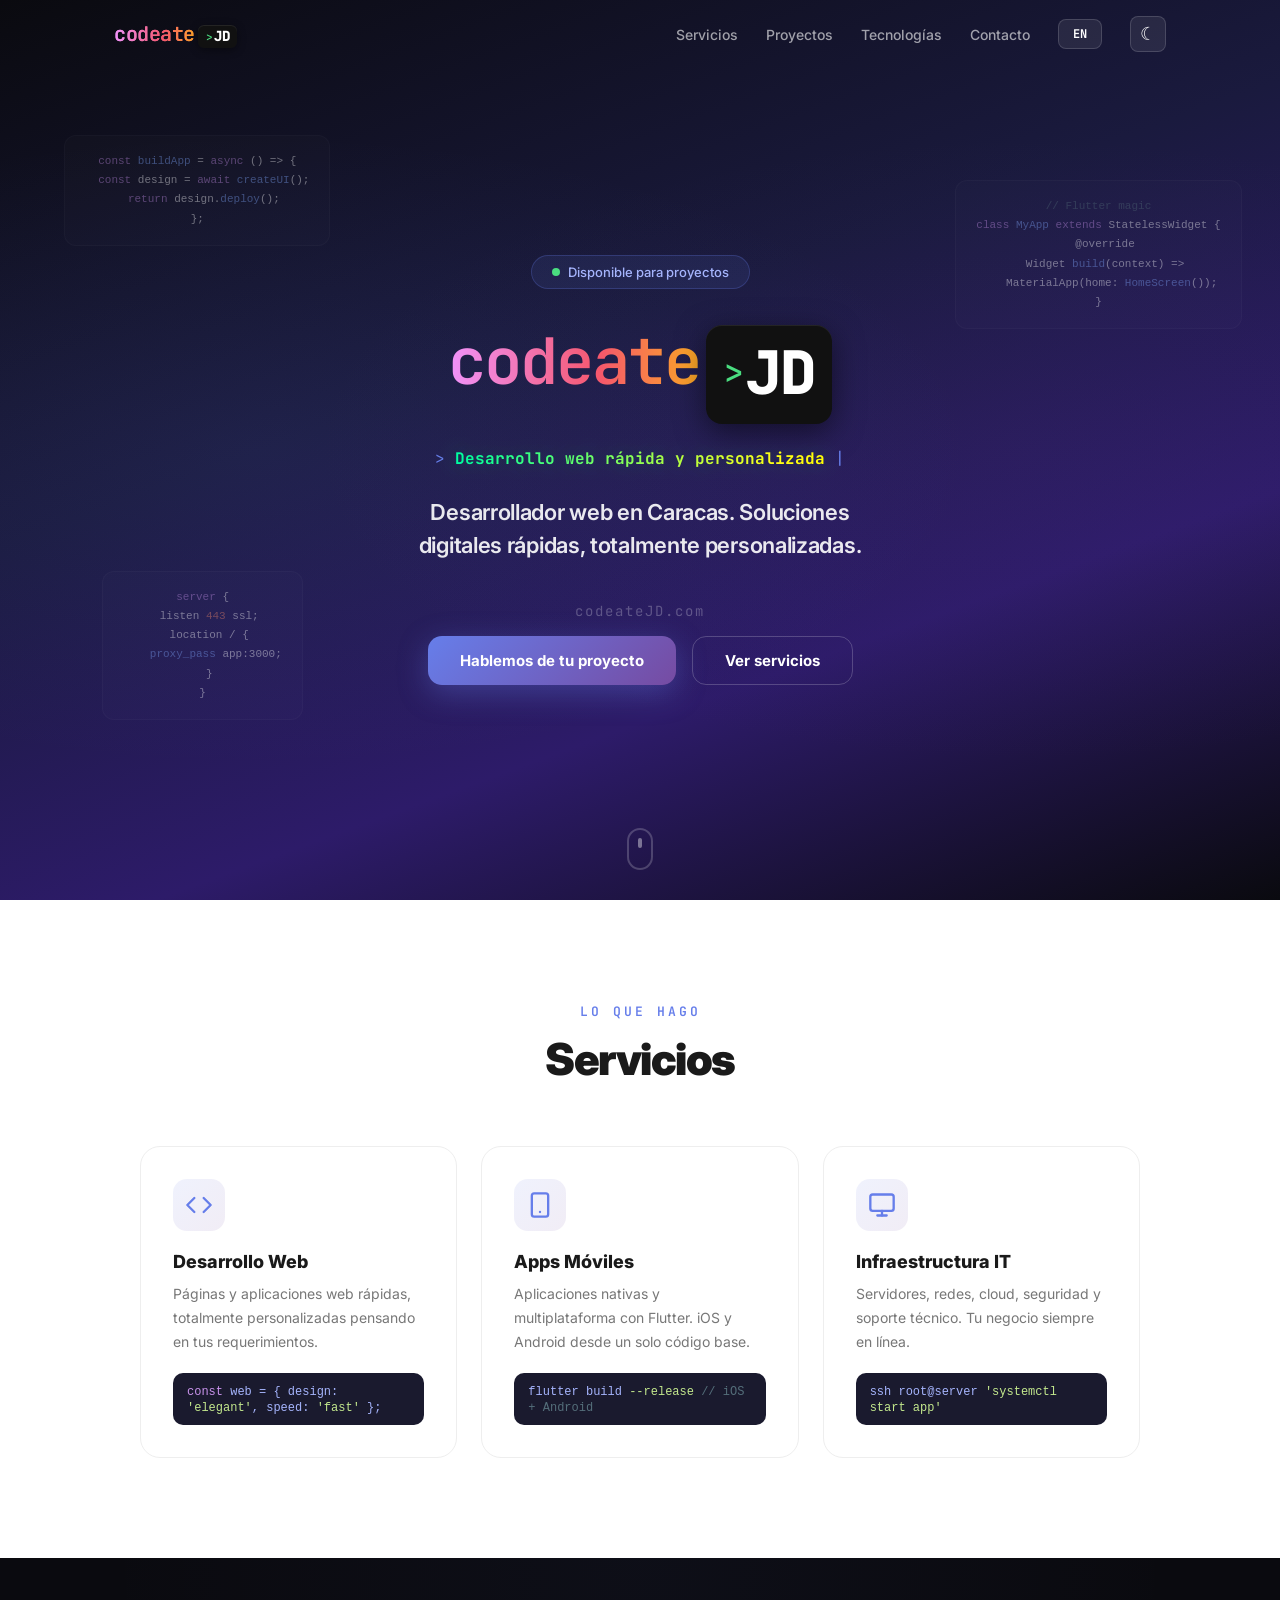
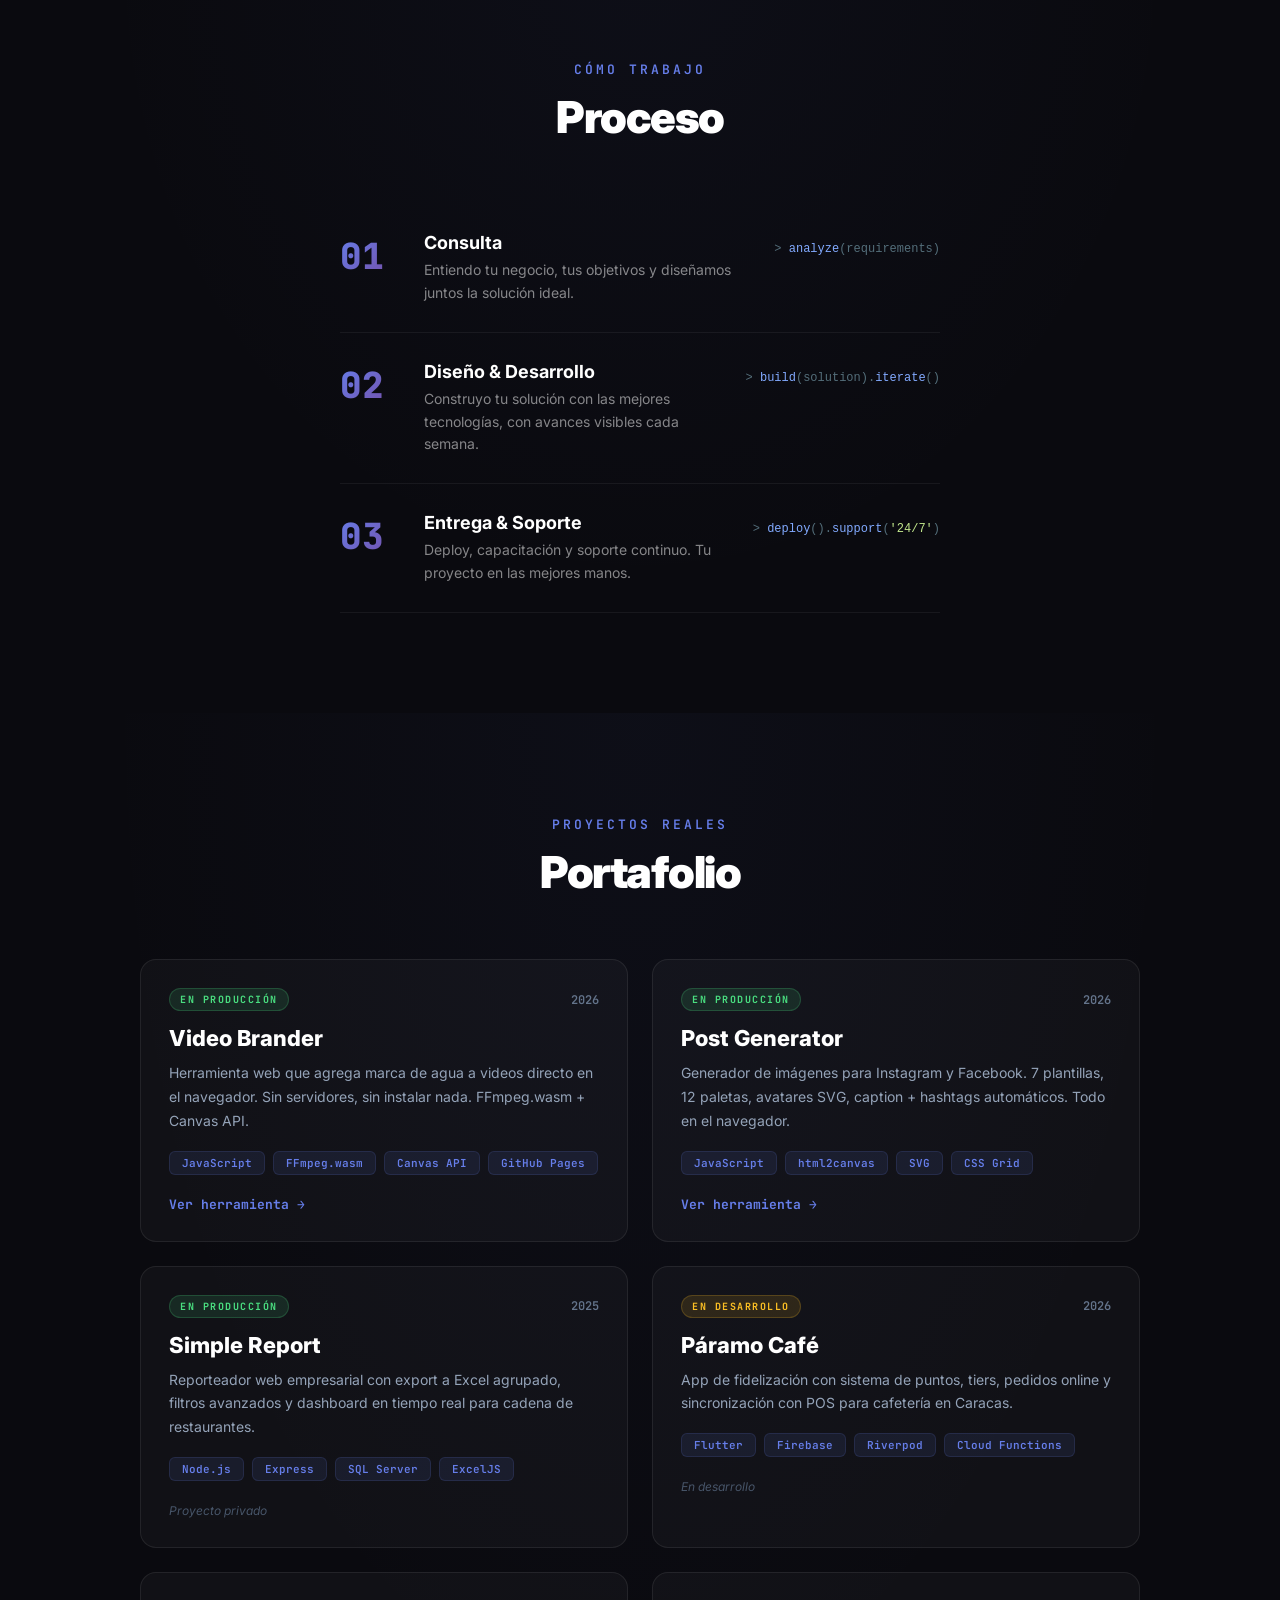
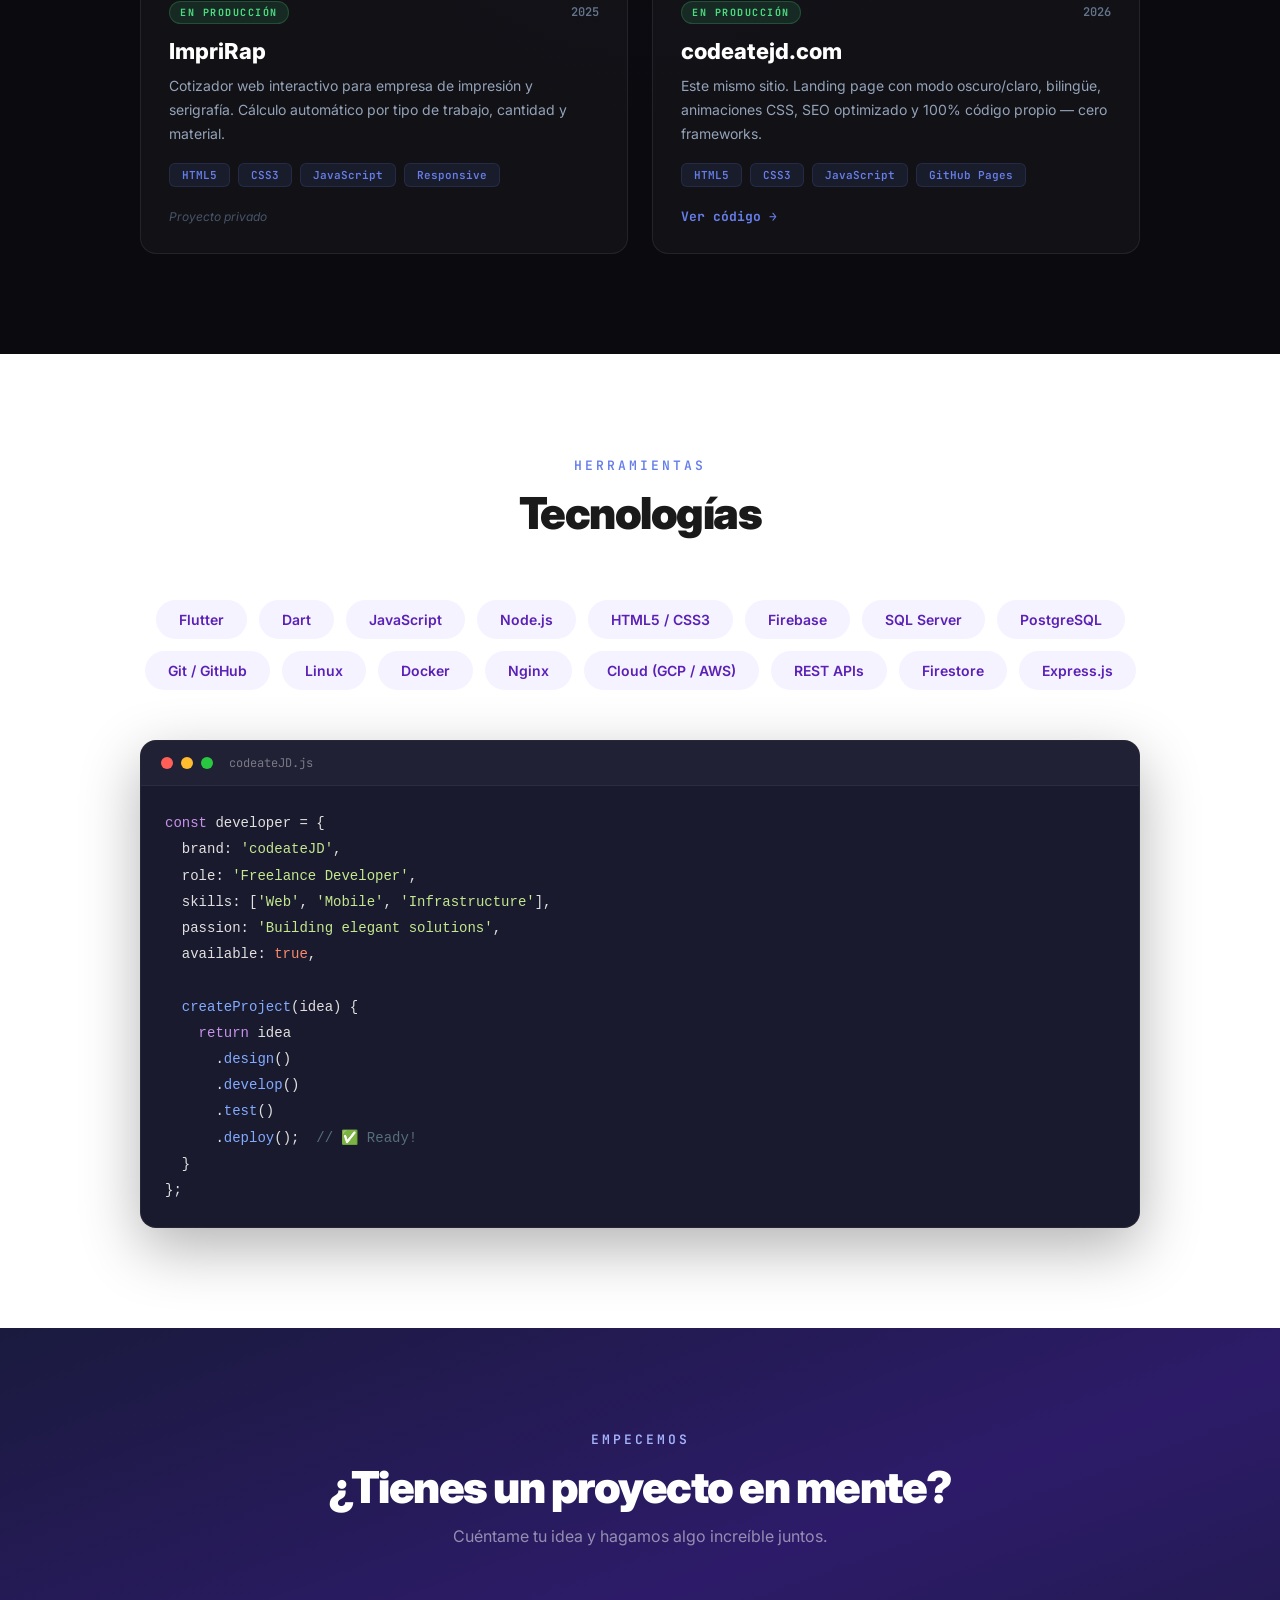
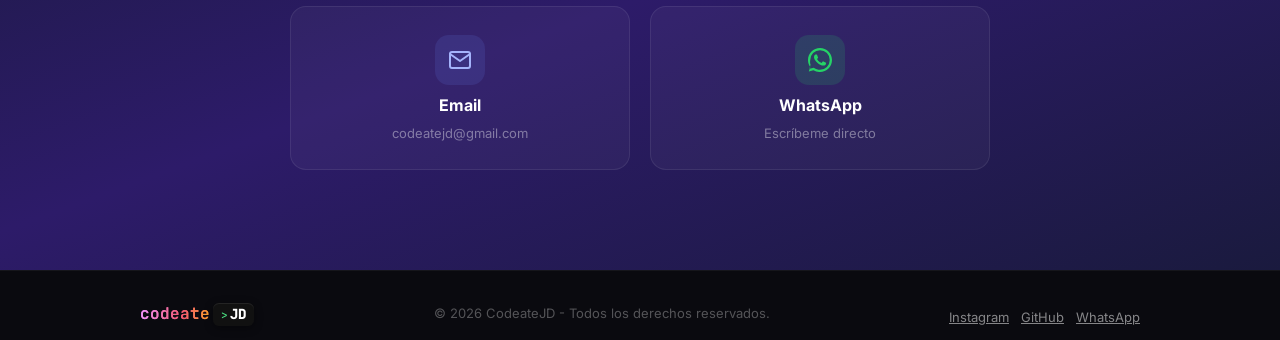
==== commit db4cadf6: "merge: integrate remote main with portfolio changes Co-Authored-By: Claude Opus 4.6 (1M context) <no" ====
--- a/index.html
+++ b/index.html
@@ -4,7 +4,7 @@
 <meta charset="UTF-8">
 <meta name="viewport" content="width=device-width, initial-scale=1.0">
 <title>codeateJD — Desarrollo Web, Apps Moviles & IT</title>
-<meta name="description" content="codeateJD — Desarrollo web, apps moviles con Flutter, reportes empresariales, APIs, cloud e infraestructura IT. Soluciones digitales para tu negocio.">
+<meta name="description" content="codeateJD — Desarrollador web en Caracas, Venezuela. Apps móviles con Flutter, reportes empresariales, APIs, cloud e infraestructura IT. Soluciones digitales a medida.">
 <meta name="keywords" content="desarrollador web, freelance, flutter, nodejs, apps moviles, desarrollo web, codeateJD, programador, IT solutions, firebase, sql server, cloud, devops">
 <meta name="author" content="codeateJD">
 <meta name="robots" content="index, follow">
@@ -15,7 +15,7 @@
 <meta property="og:type" content="website">
 <meta property="og:url" content="https://codeatejd.com/">
 <meta property="og:title" content="codeateJD — Desarrollo Web, Apps & IT">
-<meta property="og:description" content="Desarrollo web, apps Flutter, reportes, APIs, cloud e infraestructura. Soluciones digitales a medida para tu negocio.">
+<meta property="og:description" content="Desarrollador web en Caracas, Venezuela. Apps Flutter, reportes, APIs, cloud e infraestructura IT. Soluciones a medida.">
 <meta property="og:image" content="https://codeatejd.com/img/og-cover.png">
 <meta property="og:image:width" content="1200">
 <meta property="og:image:height" content="630">
@@ -25,7 +25,7 @@
 <!-- Twitter Card -->
 <meta name="twitter:card" content="summary_large_image">
 <meta name="twitter:title" content="codeateJD | Desarrollo Web, Apps & IT">
-<meta name="twitter:description" content="Freelance developer: sitios web, apps Flutter, reportes, APIs, cloud e infraestructura. Soluciones a medida para tu negocio.">
+<meta name="twitter:description" content="Desarrollador web en Caracas, Venezuela. Apps Flutter, reportes, APIs, cloud e infraestructura IT. Soluciones a medida.">
 <meta name="twitter:image" content="https://codeatejd.com/img/og-cover.png">
 
 <!-- Schema.org / JSON-LD -->
@@ -36,7 +36,7 @@
   "name": "codeateJD",
   "alternateName": "Delpino Developer",
   "url": "https://codeatejd.com/",
-  "description": "Freelance developer especializado en desarrollo web, apps moviles, reportes empresariales, APIs y soluciones cloud.",
+  "description": "Desarrollador web en Caracas, Venezuela. Desarrollo de apps moviles con Flutter, reportes empresariales, APIs y soluciones cloud.",
   "founder": {
     "@type": "Person",
     "name": "Jose Delpino",
@@ -44,7 +44,12 @@
     "email": "codeatejd@gmail.com",
     "url": "https://codeatejd.com/"
   },
-  "areaServed": ["Venezuela", "Latinoamerica", "Remoto"],
+  "address": {
+    "@type": "PostalAddress",
+    "addressLocality": "Caracas",
+    "addressCountry": "VE"
+  },
+  "areaServed": ["Caracas", "Venezuela", "Latinoamerica", "Remoto"],
   "serviceType": ["Desarrollo Web", "Apps Moviles", "Reportes y Dashboards", "APIs y Backend", "Cloud e Infraestructura", "Soporte IT"],
   "knowsAbout": ["JavaScript", "Node.js", "Flutter", "Firebase", "SQL Server", "Docker", "Linux", "Nginx", "REST APIs", "Git"],
   "sameAs": [
@@ -119,8 +124,8 @@
       <span class="typing-text" id="typingText"></span>
       <span class="typing-cursor">|</span>
     </div>
-    <p class="hero-desc reveal" data-es="Desarrollo web rápida, totalmente personalizada pensando en tus requerimientos." data-en="Fast web development, fully customized with your requirements in mind.">
-      Desarrollo web rápida, totalmente personalizada pensando en tus requerimientos.
+    <p class="hero-desc reveal" data-es="Desarrollador web en Caracas. Soluciones digitales rápidas, totalmente personalizadas." data-en="Web developer in Caracas. Fast, fully customized digital solutions.">
+      Desarrollador web en Caracas. Soluciones digitales rápidas, totalmente personalizadas.
     </p>
     <p class="hero-domain reveal">codeateJD.com</p>
     <div class="hero-buttons reveal">
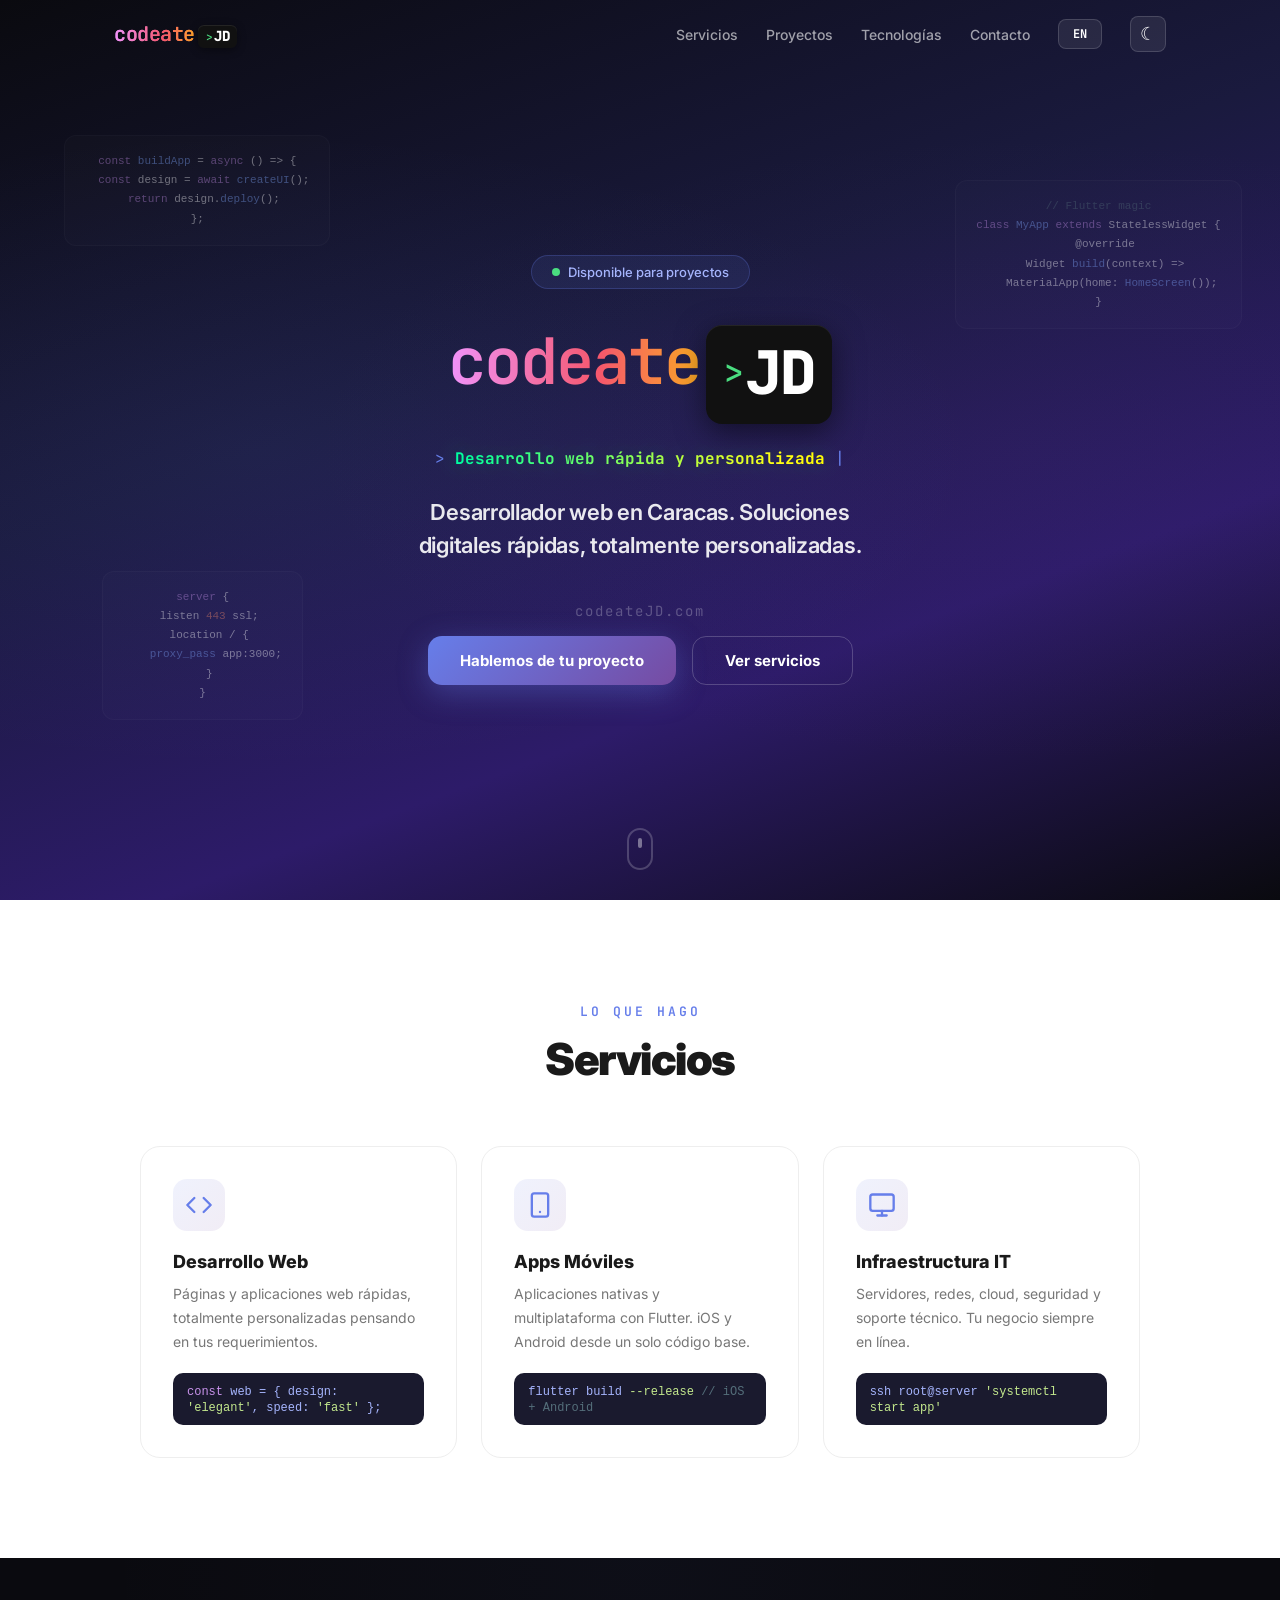
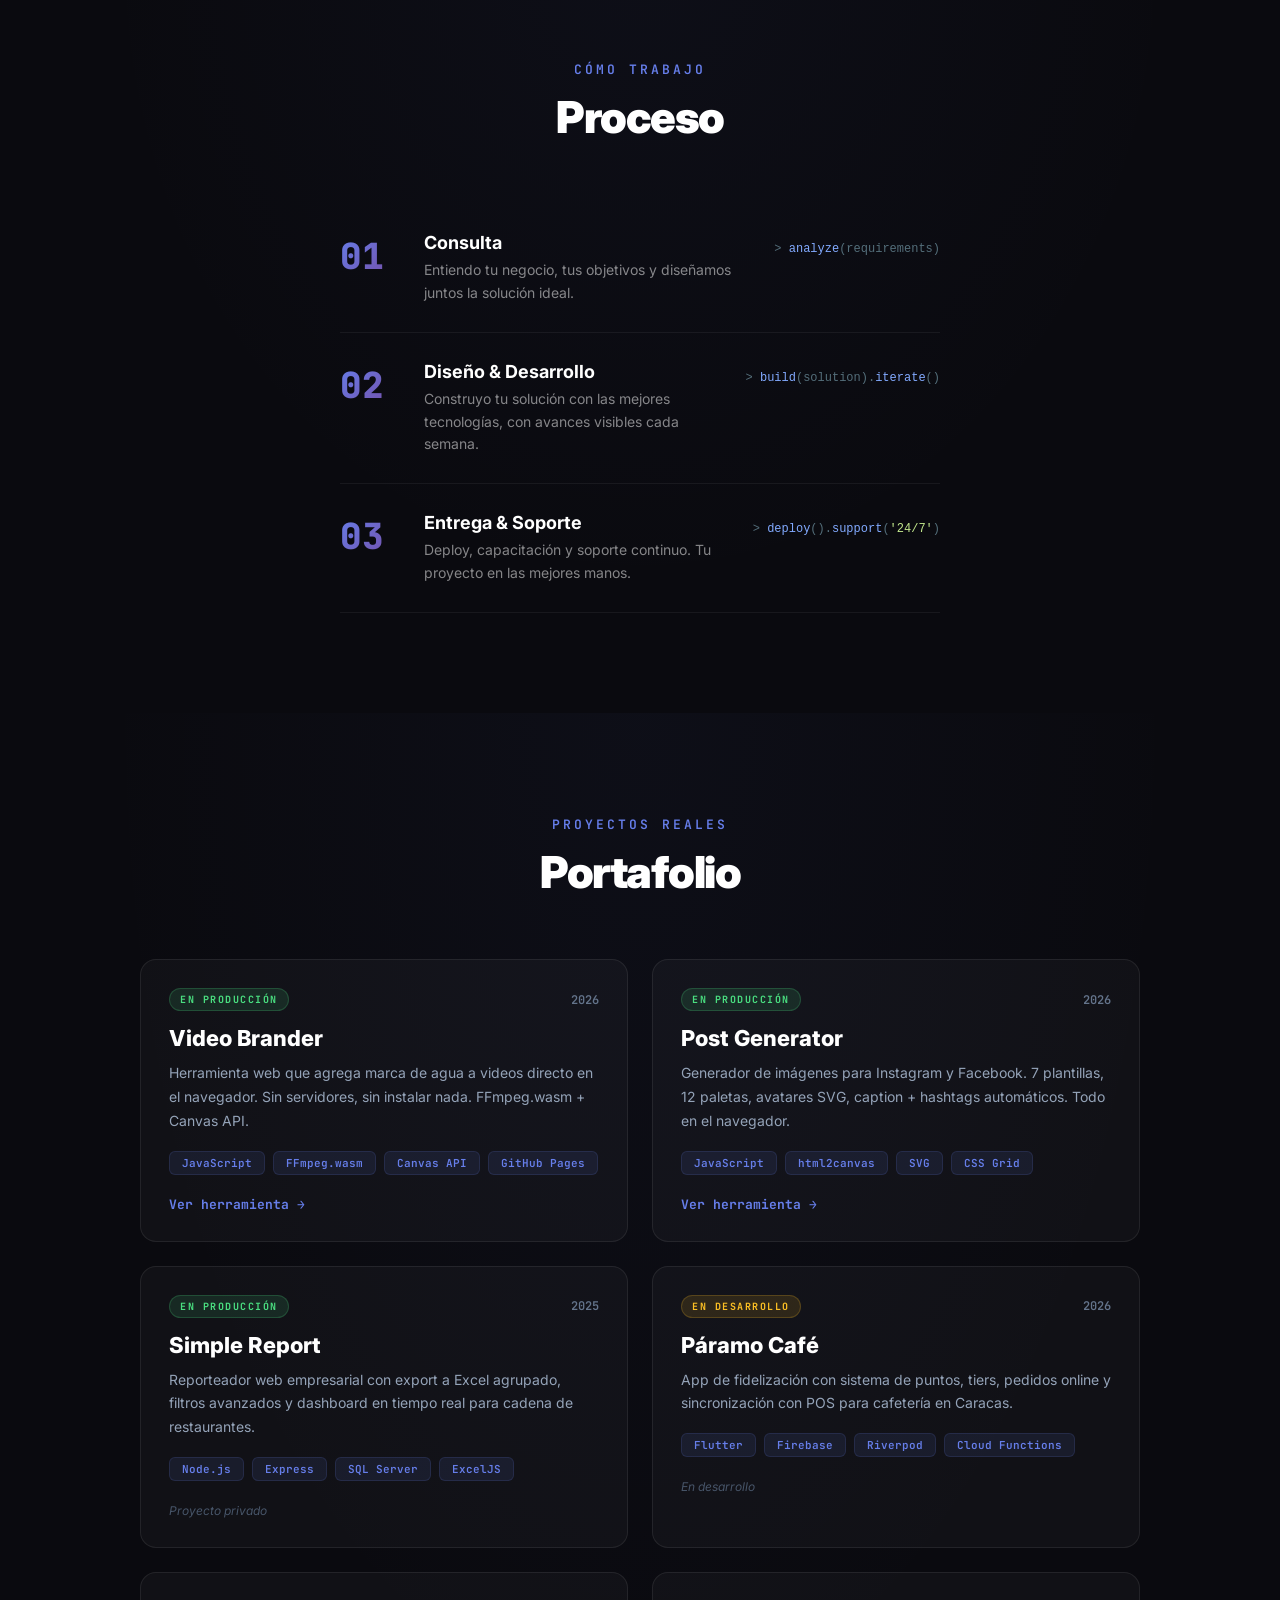
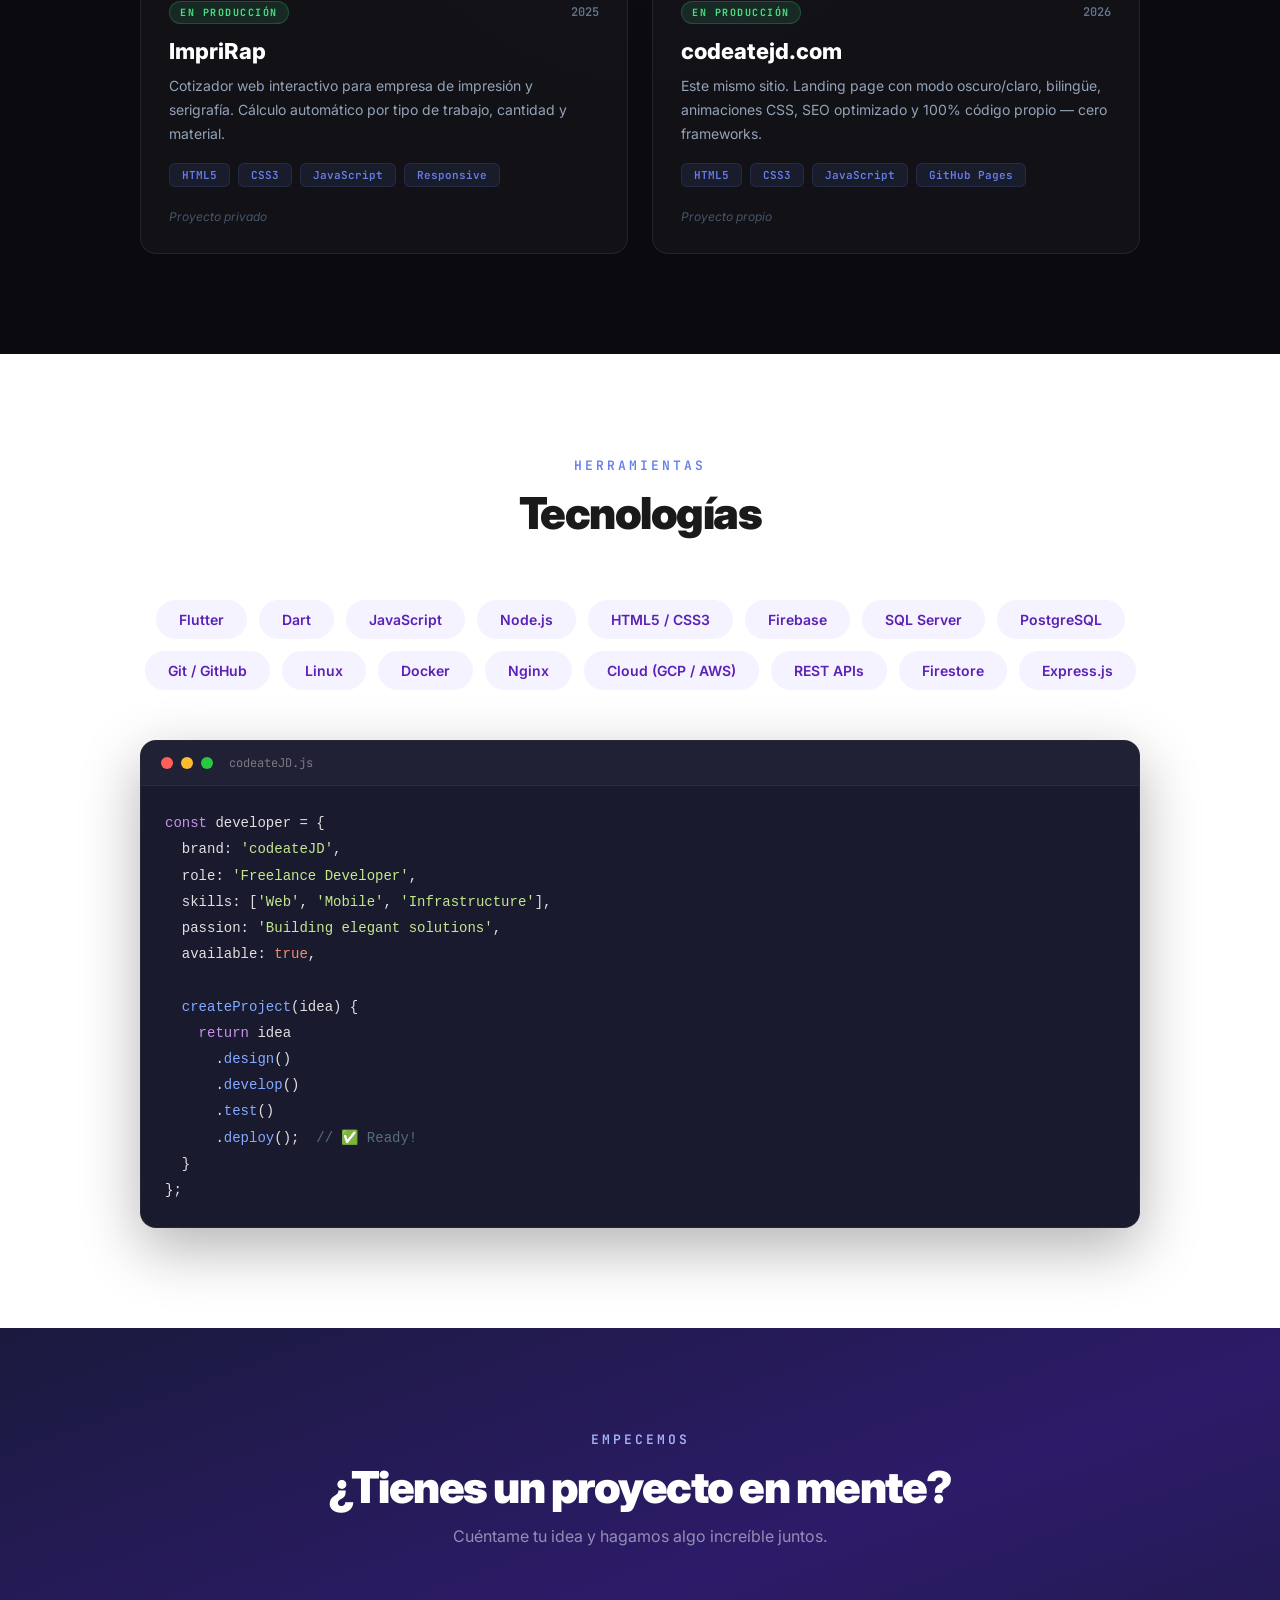
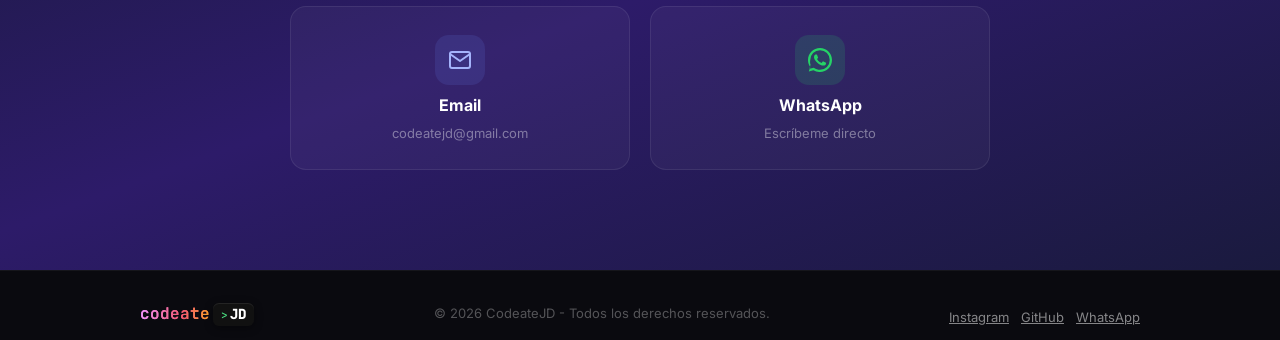
==== commit 4eae2d0b: "fix: remove GitHub link from codeatejd.com portfolio card Co-Authored-By: Claude Opus 4.6 (1M contex" ====
--- a/index.html
+++ b/index.html
@@ -320,7 +320,7 @@
           <span>HTML5</span><span>CSS3</span><span>JavaScript</span><span>GitHub Pages</span>
         </div>
         <div class="portfolio-links">
-          <a href="https://github.com/jdelpino78/codeateJD" target="_blank" rel="noopener" data-es="Ver código" data-en="View code">Ver código &rarr;</a>
+          <span class="portfolio-private" data-es="Proyecto propio" data-en="Own project">Proyecto propio</span>
         </div>
       </div>
 
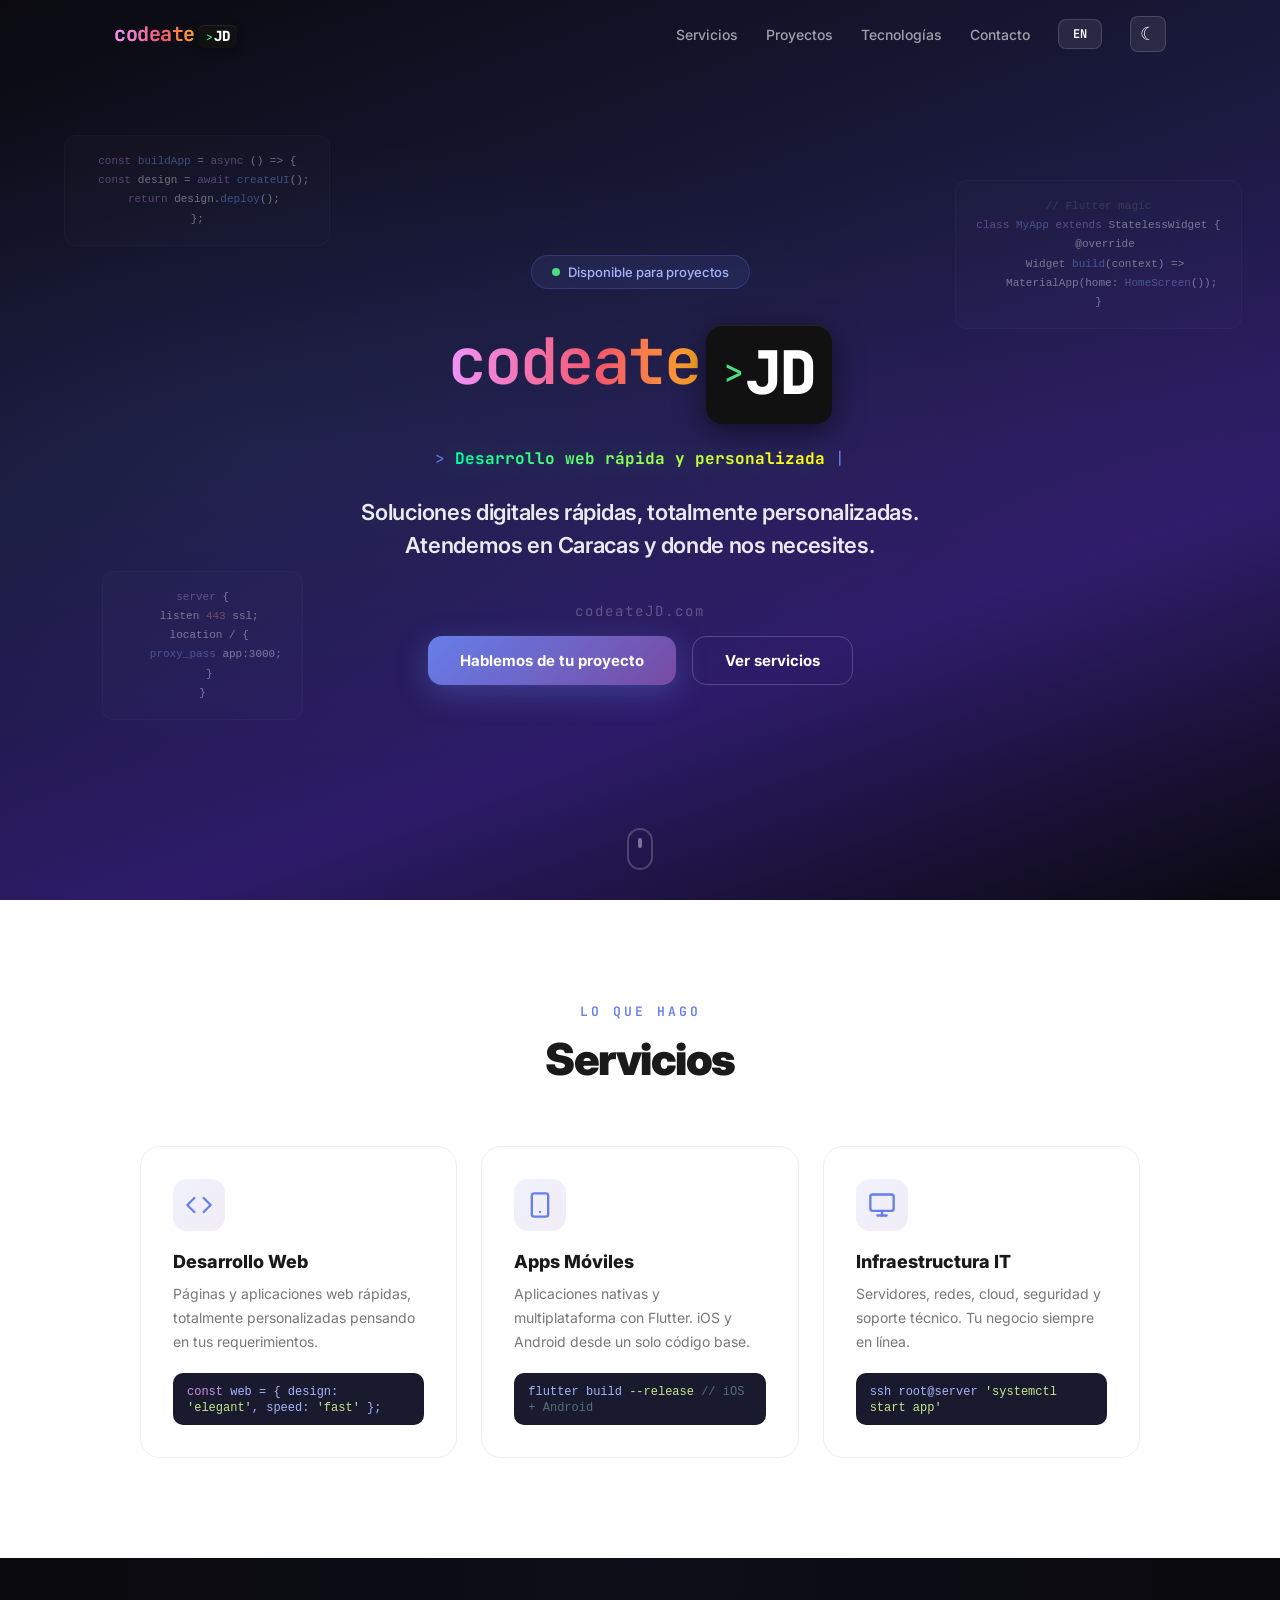
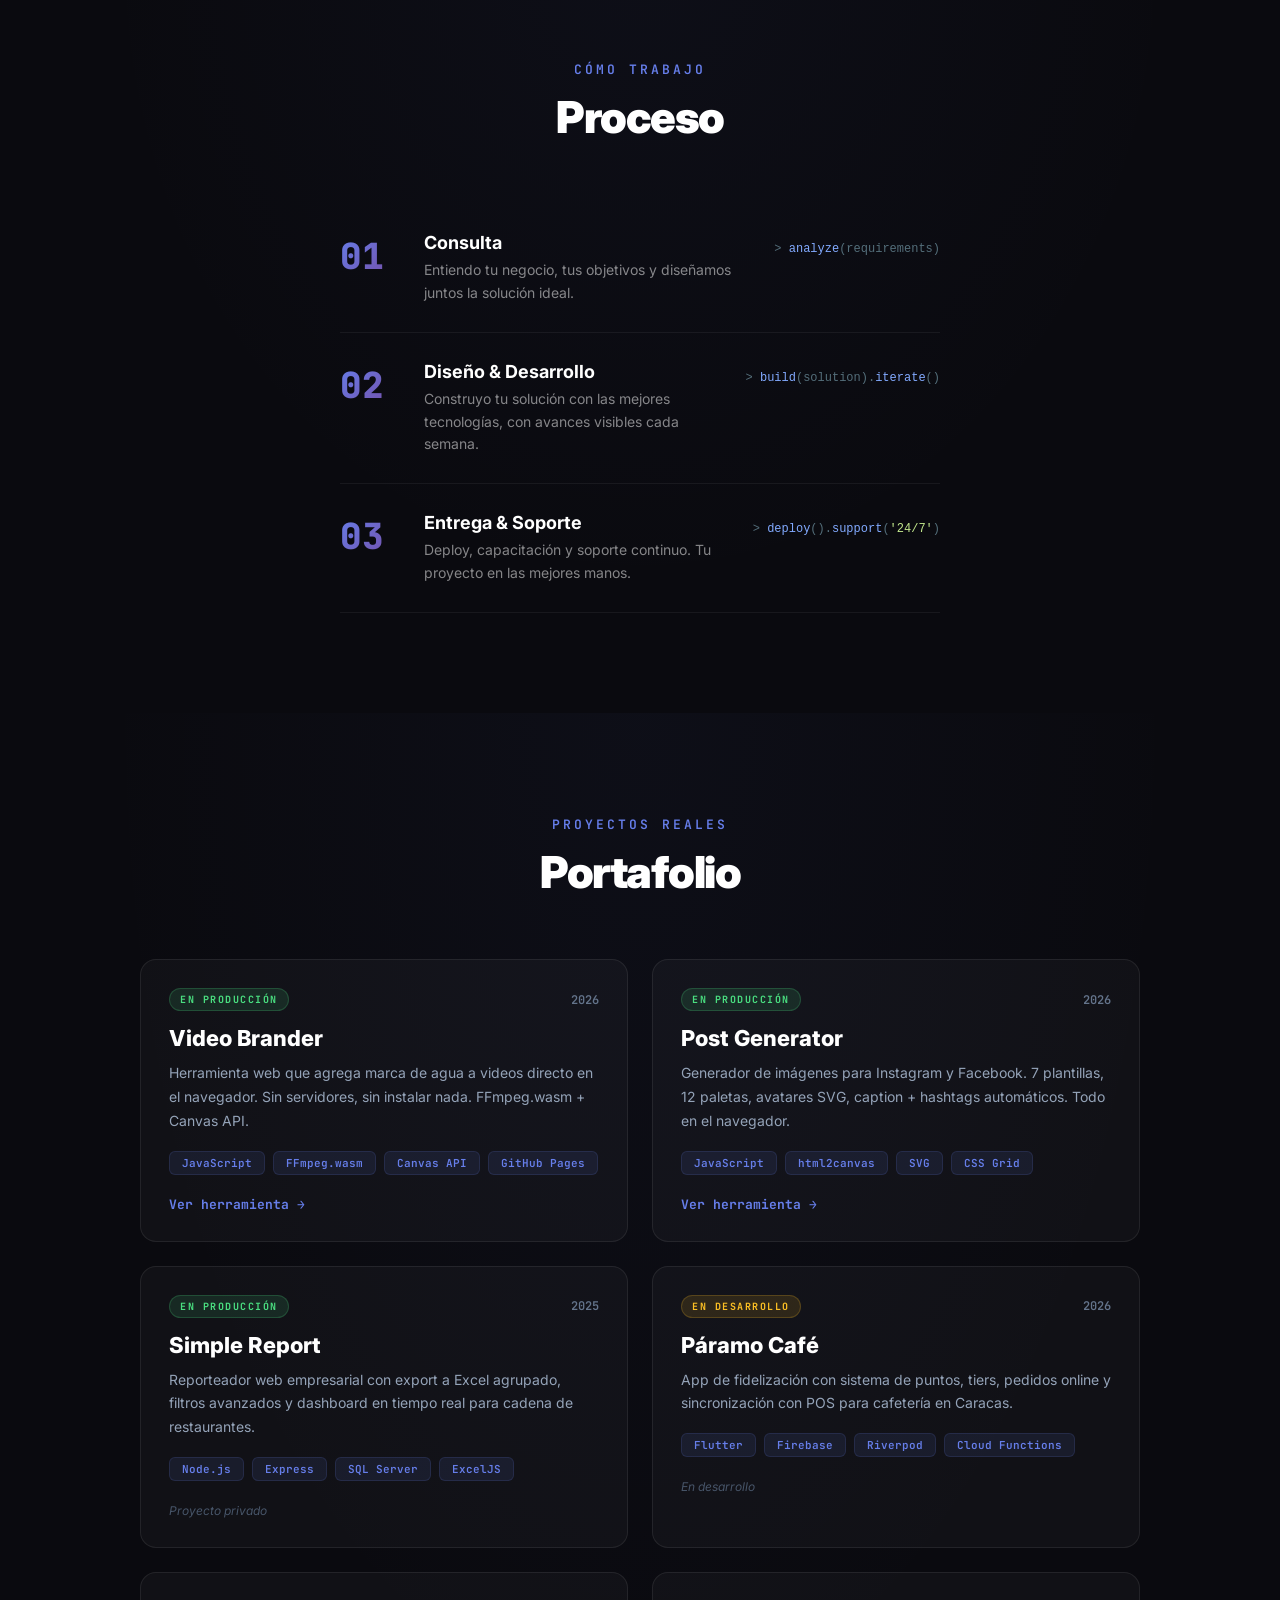
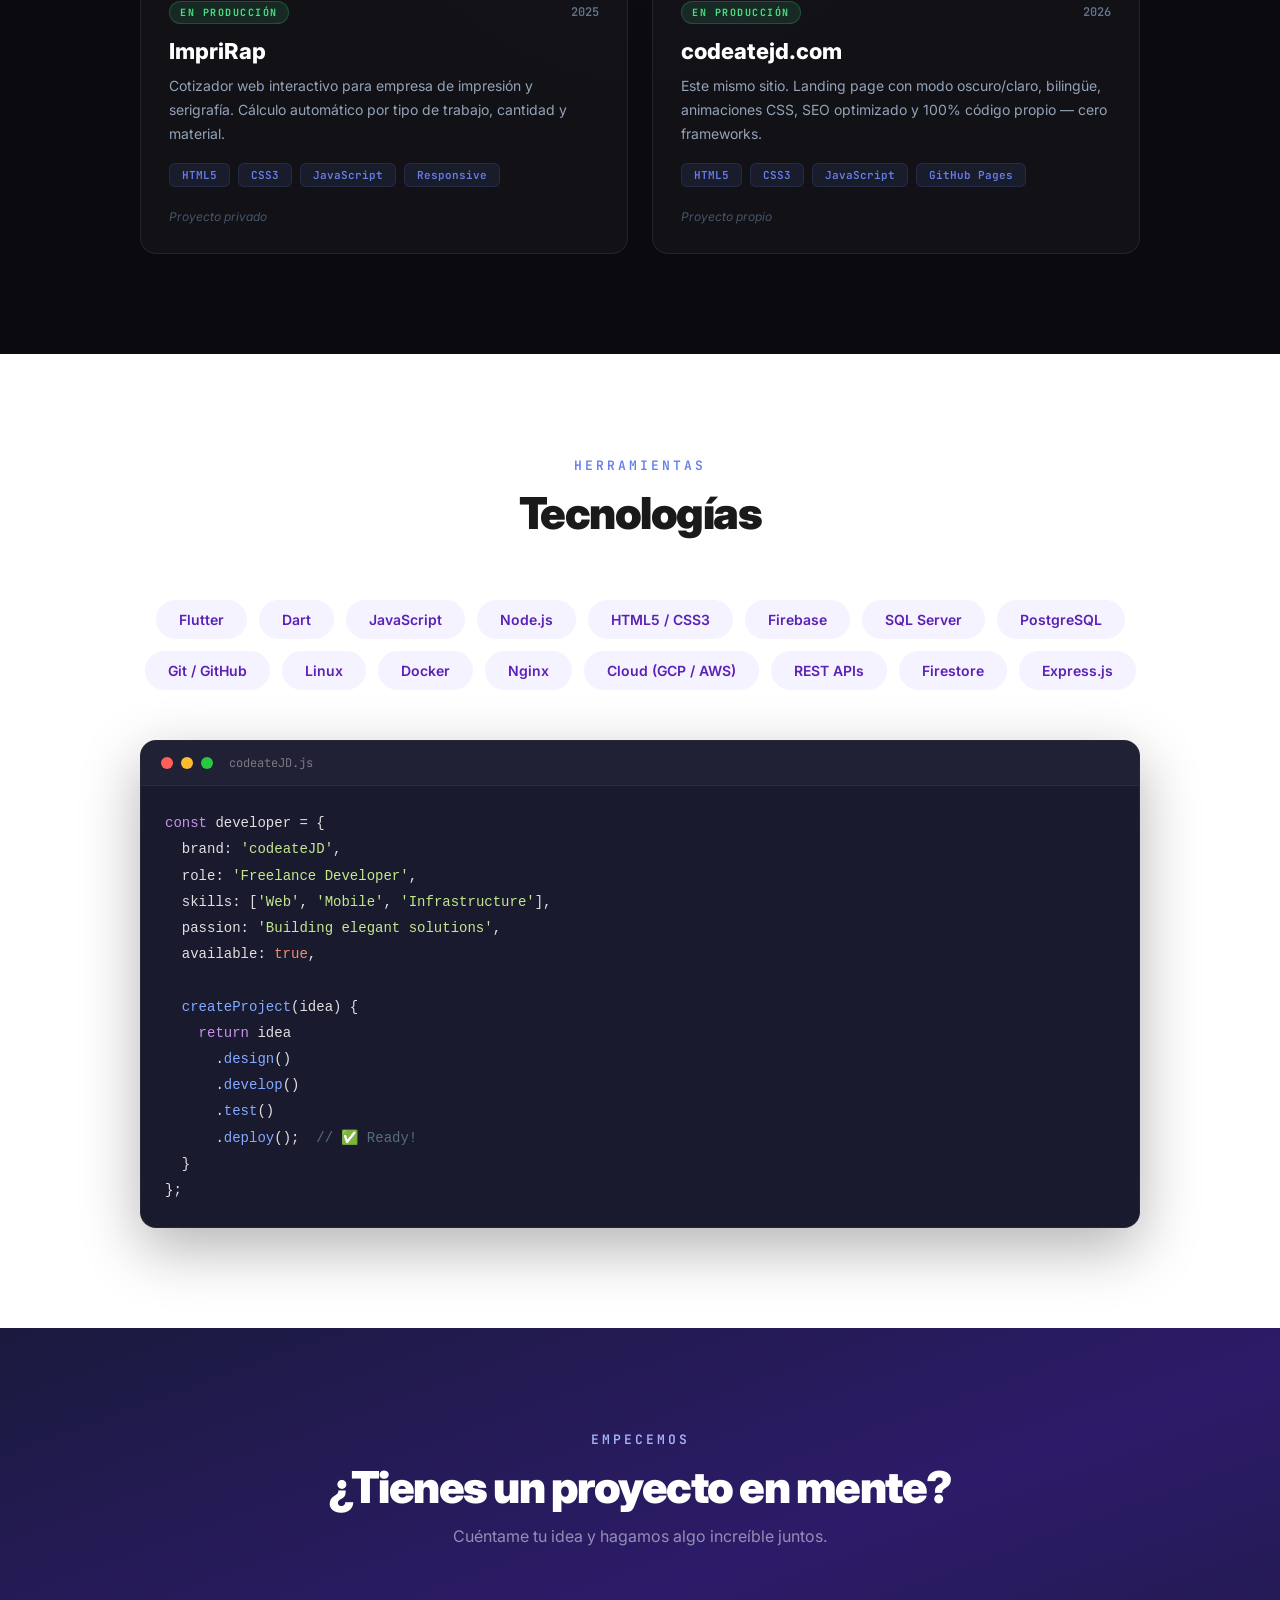
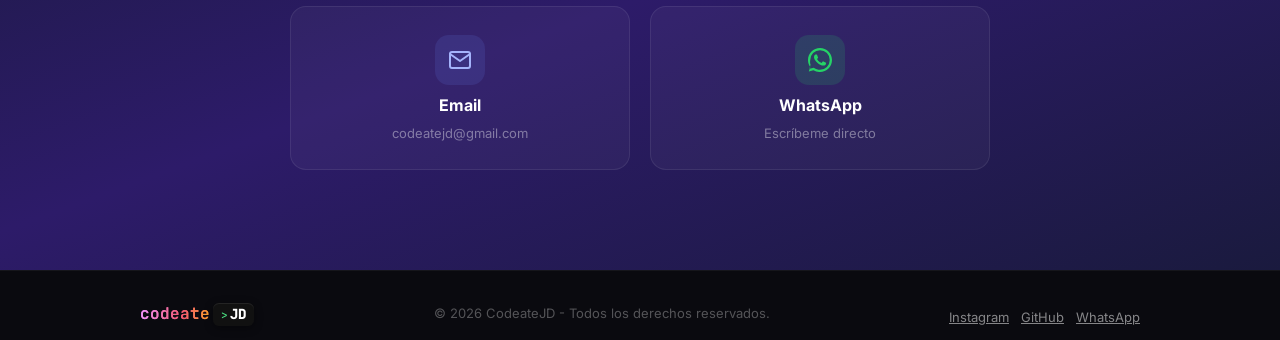
==== commit fb59436c: "fix: global messaging - Atendemos en Caracas y donde nos necesites Updated meta descriptions, hero t" ====
--- a/index.html
+++ b/index.html
@@ -4,7 +4,7 @@
 <meta charset="UTF-8">
 <meta name="viewport" content="width=device-width, initial-scale=1.0">
 <title>codeateJD — Desarrollo Web, Apps Moviles & IT</title>
-<meta name="description" content="codeateJD — Desarrollador web en Caracas, Venezuela. Apps móviles con Flutter, reportes empresariales, APIs, cloud e infraestructura IT. Soluciones digitales a medida.">
+<meta name="description" content="codeateJD — Desarrollo web, apps móviles con Flutter, reportes empresariales, APIs, cloud e infraestructura IT. Atendemos en Caracas y donde nos necesites.">
 <meta name="keywords" content="desarrollador web, freelance, flutter, nodejs, apps moviles, desarrollo web, codeateJD, programador, IT solutions, firebase, sql server, cloud, devops">
 <meta name="author" content="codeateJD">
 <meta name="robots" content="index, follow">
@@ -15,7 +15,7 @@
 <meta property="og:type" content="website">
 <meta property="og:url" content="https://codeatejd.com/">
 <meta property="og:title" content="codeateJD — Desarrollo Web, Apps & IT">
-<meta property="og:description" content="Desarrollador web en Caracas, Venezuela. Apps Flutter, reportes, APIs, cloud e infraestructura IT. Soluciones a medida.">
+<meta property="og:description" content="Desarrollo web, apps Flutter, reportes, APIs, cloud e infraestructura IT. Atendemos en Caracas y donde nos necesites.">
 <meta property="og:image" content="https://codeatejd.com/img/og-cover.png">
 <meta property="og:image:width" content="1200">
 <meta property="og:image:height" content="630">
@@ -25,7 +25,7 @@
 <!-- Twitter Card -->
 <meta name="twitter:card" content="summary_large_image">
 <meta name="twitter:title" content="codeateJD | Desarrollo Web, Apps & IT">
-<meta name="twitter:description" content="Desarrollador web en Caracas, Venezuela. Apps Flutter, reportes, APIs, cloud e infraestructura IT. Soluciones a medida.">
+<meta name="twitter:description" content="Desarrollo web, apps Flutter, reportes, APIs, cloud e infraestructura IT. Atendemos en Caracas y donde nos necesites.">
 <meta name="twitter:image" content="https://codeatejd.com/img/og-cover.png">
 
 <!-- Schema.org / JSON-LD -->
@@ -36,7 +36,7 @@
   "name": "codeateJD",
   "alternateName": "Delpino Developer",
   "url": "https://codeatejd.com/",
-  "description": "Desarrollador web en Caracas, Venezuela. Desarrollo de apps moviles con Flutter, reportes empresariales, APIs y soluciones cloud.",
+  "description": "Desarrollo web, apps moviles con Flutter, reportes empresariales, APIs y soluciones cloud. Atendemos en Caracas y donde nos necesites.",
   "founder": {
     "@type": "Person",
     "name": "Jose Delpino",
@@ -49,7 +49,7 @@
     "addressLocality": "Caracas",
     "addressCountry": "VE"
   },
-  "areaServed": ["Caracas", "Venezuela", "Latinoamerica", "Remoto"],
+  "areaServed": ["Caracas", "Venezuela", "Latinoamerica", "Global", "Remoto"],
   "serviceType": ["Desarrollo Web", "Apps Moviles", "Reportes y Dashboards", "APIs y Backend", "Cloud e Infraestructura", "Soporte IT"],
   "knowsAbout": ["JavaScript", "Node.js", "Flutter", "Firebase", "SQL Server", "Docker", "Linux", "Nginx", "REST APIs", "Git"],
   "sameAs": [
@@ -124,8 +124,8 @@
       <span class="typing-text" id="typingText"></span>
       <span class="typing-cursor">|</span>
     </div>
-    <p class="hero-desc reveal" data-es="Desarrollador web en Caracas. Soluciones digitales rápidas, totalmente personalizadas." data-en="Web developer in Caracas. Fast, fully customized digital solutions.">
-      Desarrollador web en Caracas. Soluciones digitales rápidas, totalmente personalizadas.
+    <p class="hero-desc reveal" data-es="Soluciones digitales rápidas, totalmente personalizadas. Atendemos en Caracas y donde nos necesites." data-en="Fast, fully customized digital solutions. Based in Caracas, available worldwide.">
+      Soluciones digitales rápidas, totalmente personalizadas. Atendemos en Caracas y donde nos necesites.
     </p>
     <p class="hero-domain reveal">codeateJD.com</p>
     <div class="hero-buttons reveal">
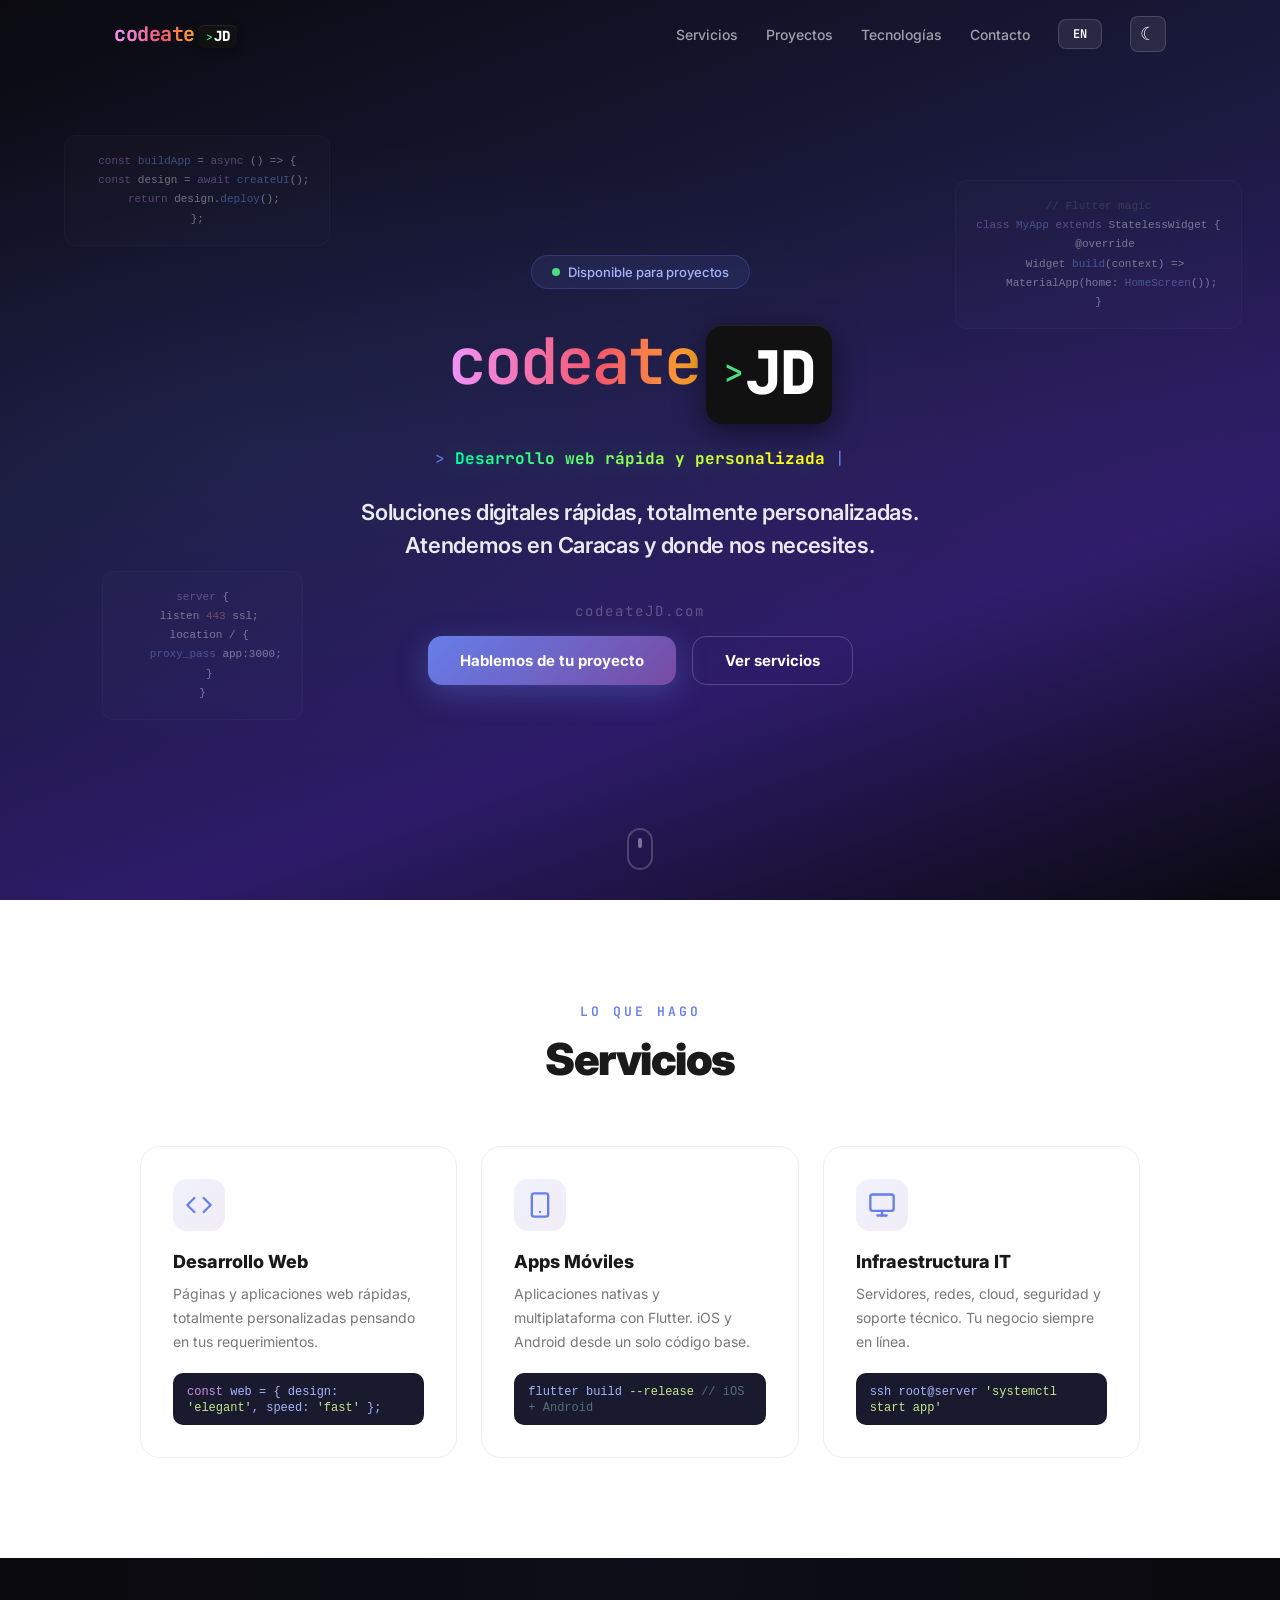
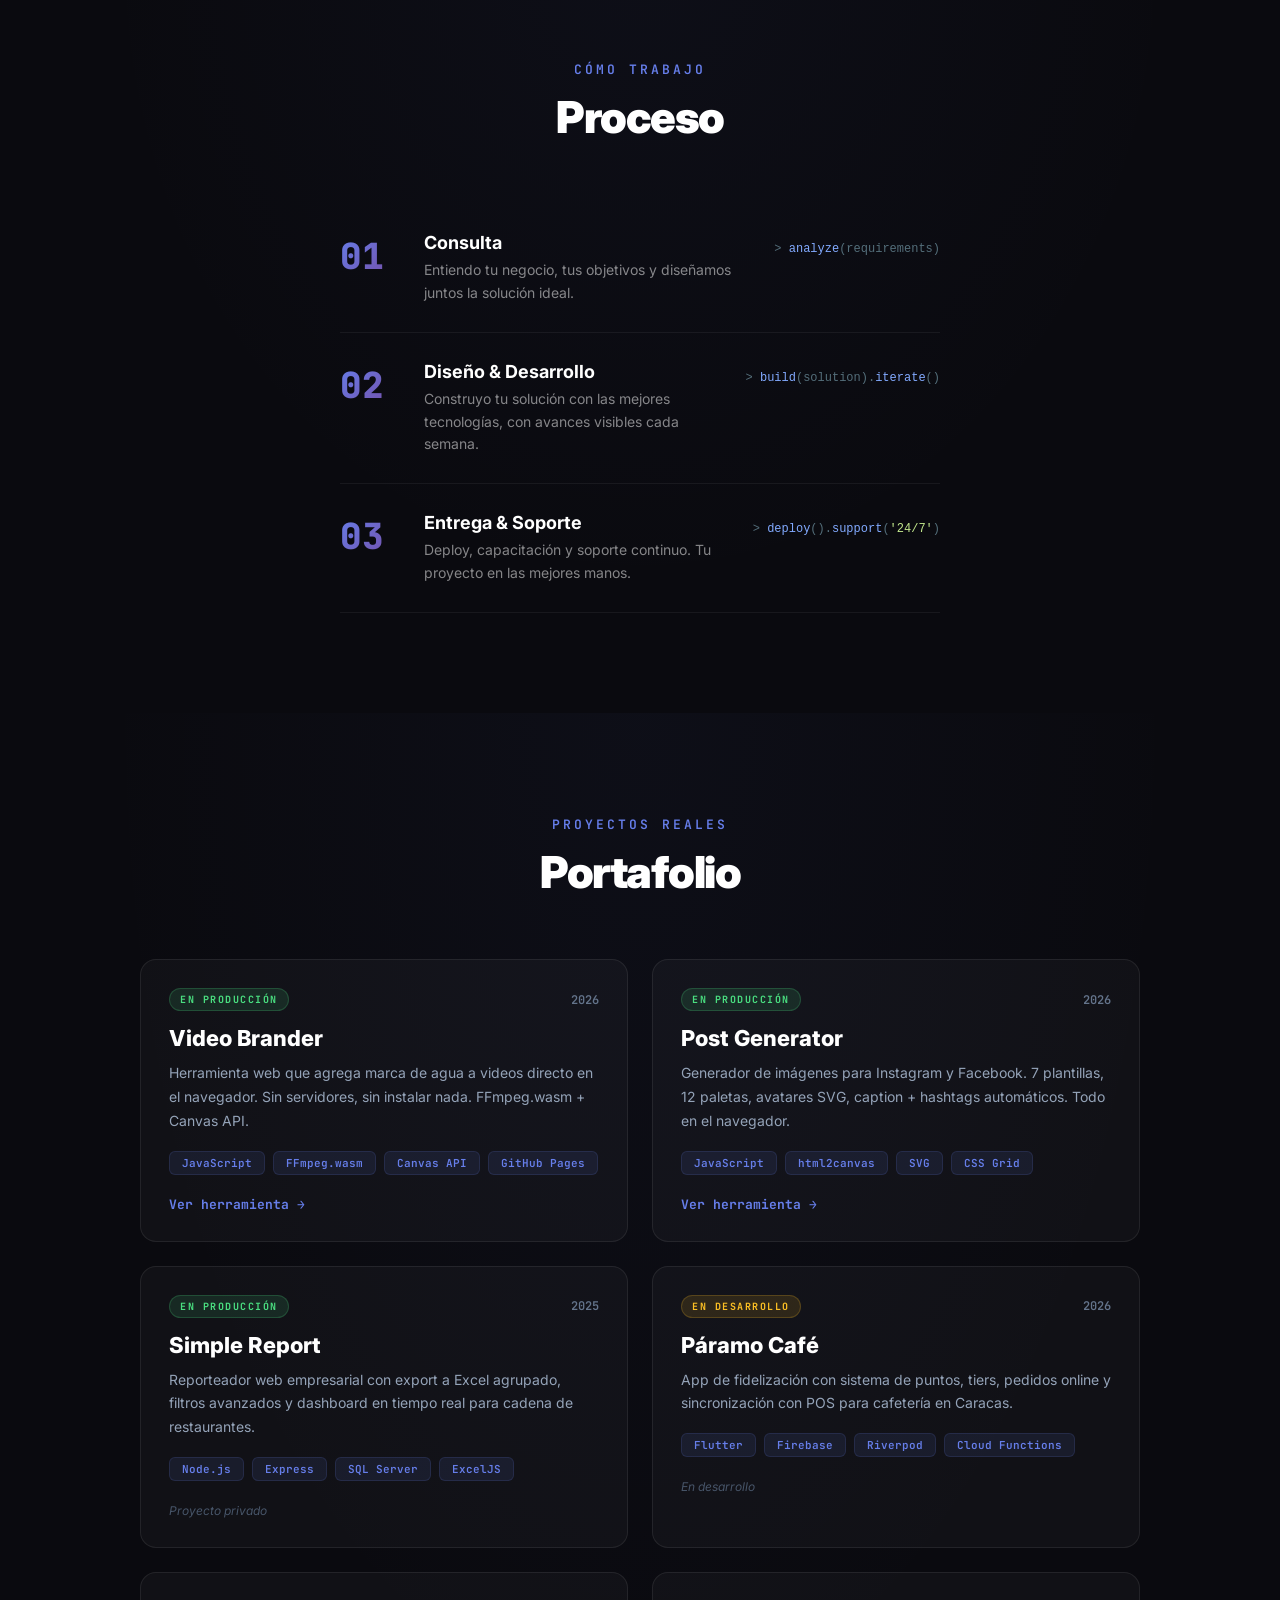
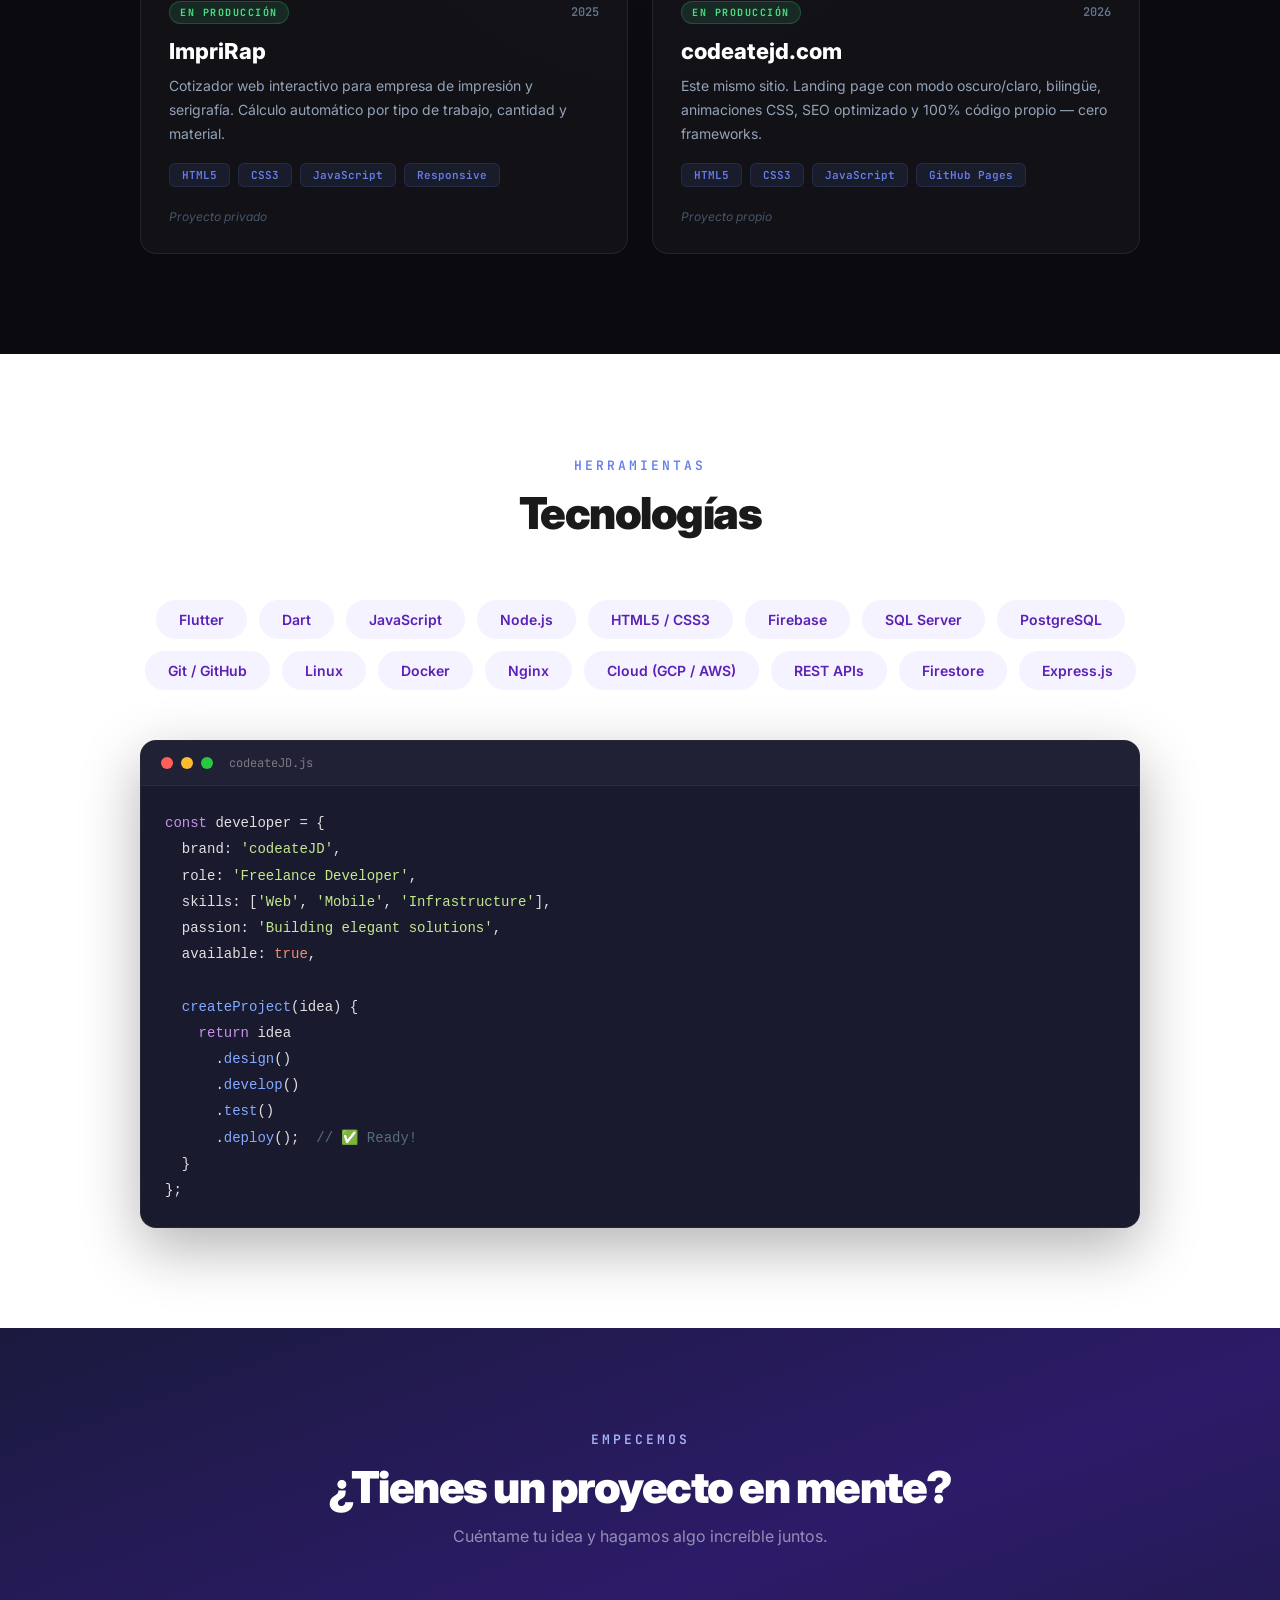
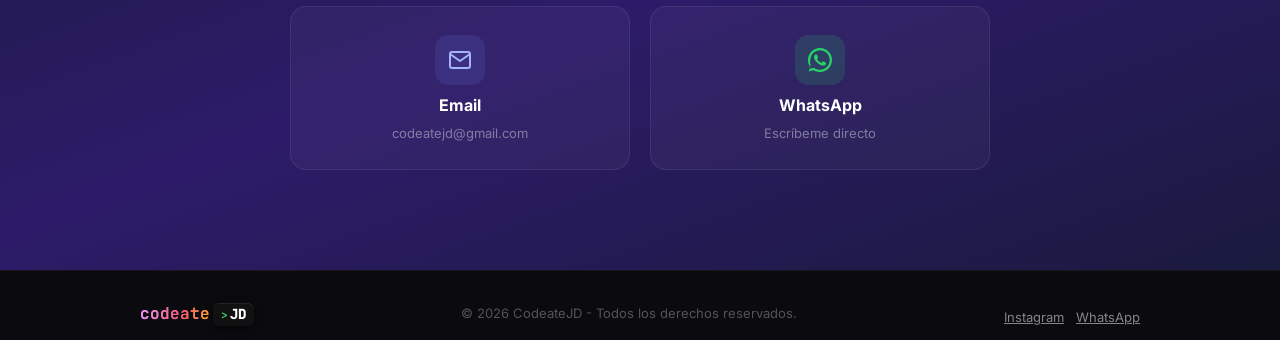
==== commit 890bcc83: "fix: remove GitHub link from footer Co-Authored-By: Claude Opus 4.6 (1M context) <noreply@anthropic." ====
--- a/index.html
+++ b/index.html
@@ -416,7 +416,6 @@
     <p>&copy; 2026 CodeateJD - <span data-es="Todos los derechos reservados." data-en="All rights reserved.">Todos los derechos reservados.</span></p>
     <nav aria-label="Redes sociales" style="margin-top:8px;display:flex;gap:12px;justify-content:center">
       <a href="https://www.instagram.com/codeatejd/" target="_blank" rel="noopener" aria-label="Instagram de codeateJD" style="color:inherit;opacity:0.5;font-size:13px">Instagram</a>
-      <a href="https://github.com/codeatejd" target="_blank" rel="noopener" aria-label="GitHub de Jose Delpino" style="color:inherit;opacity:0.5;font-size:13px">GitHub</a>
       <a href="https://wa.me/584149144103" target="_blank" rel="noopener" aria-label="WhatsApp de codeateJD" style="color:inherit;opacity:0.5;font-size:13px">WhatsApp</a>
     </nav>
   </div>
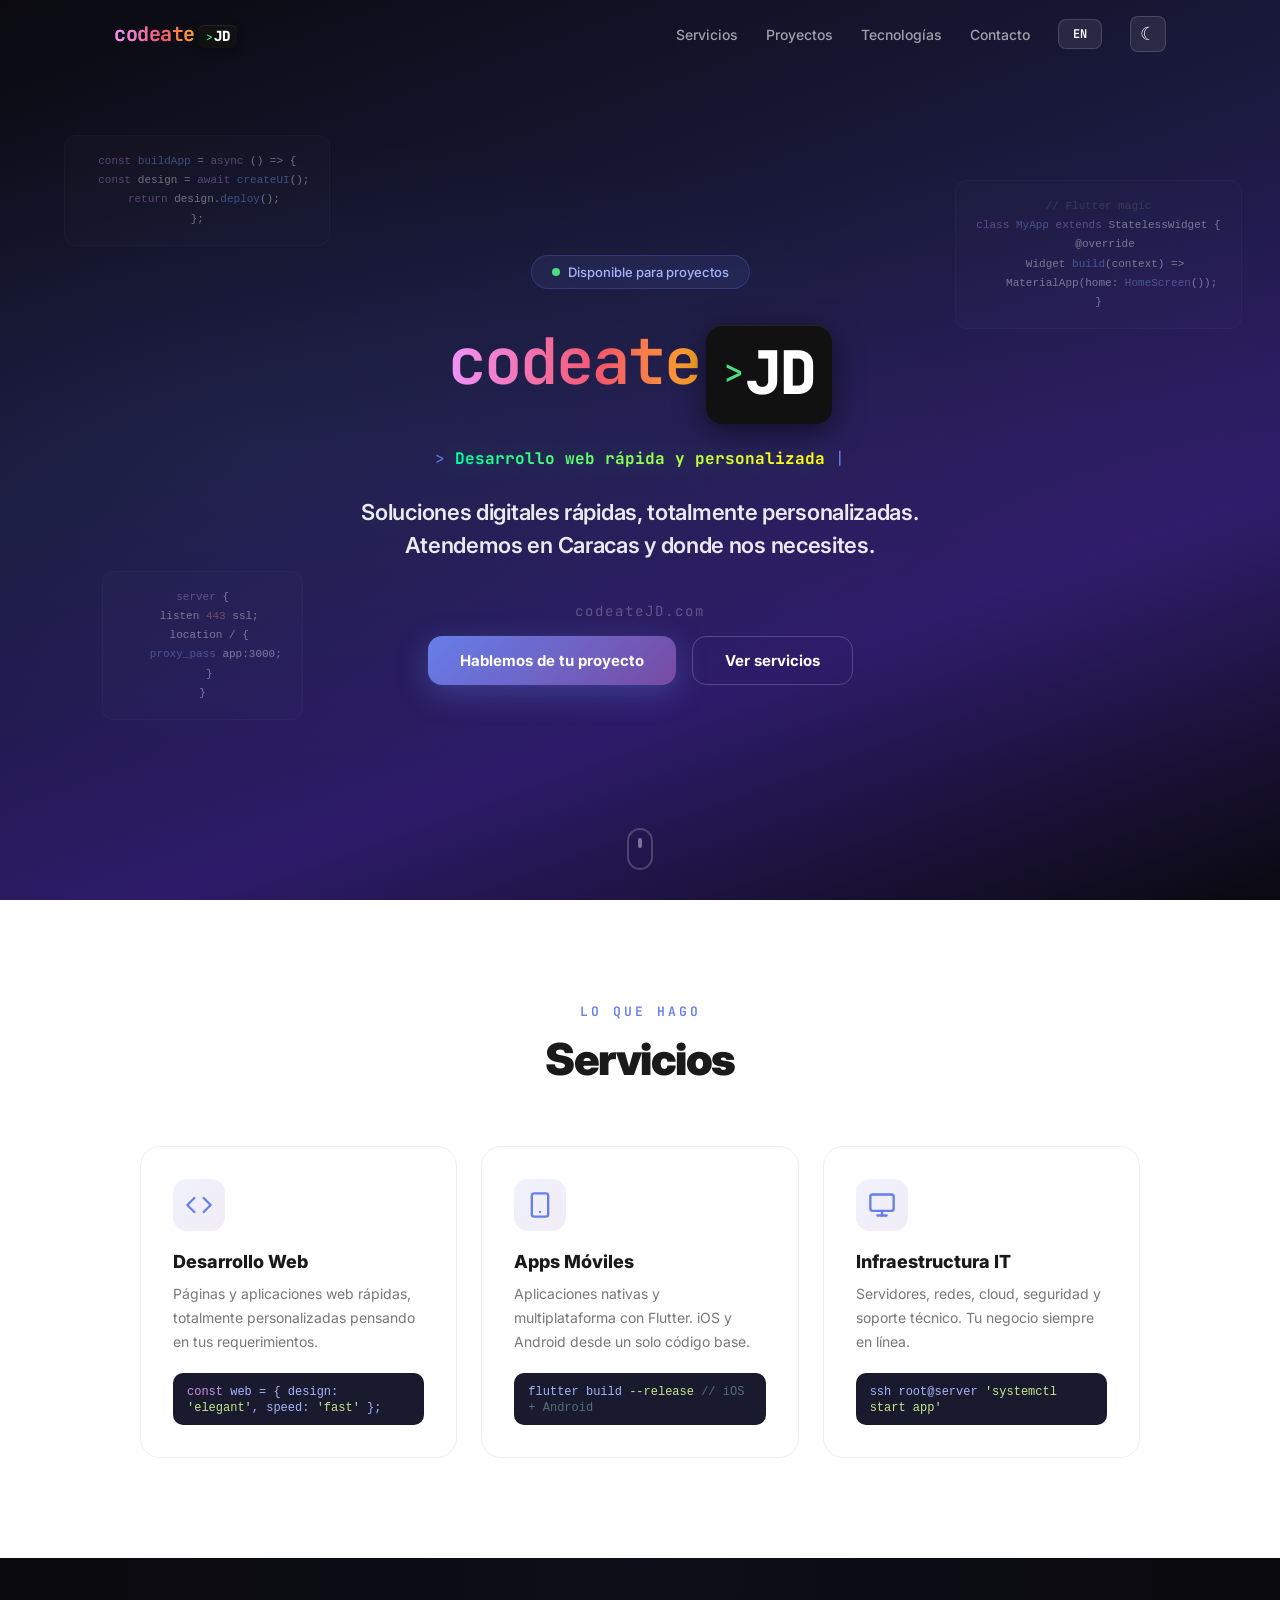
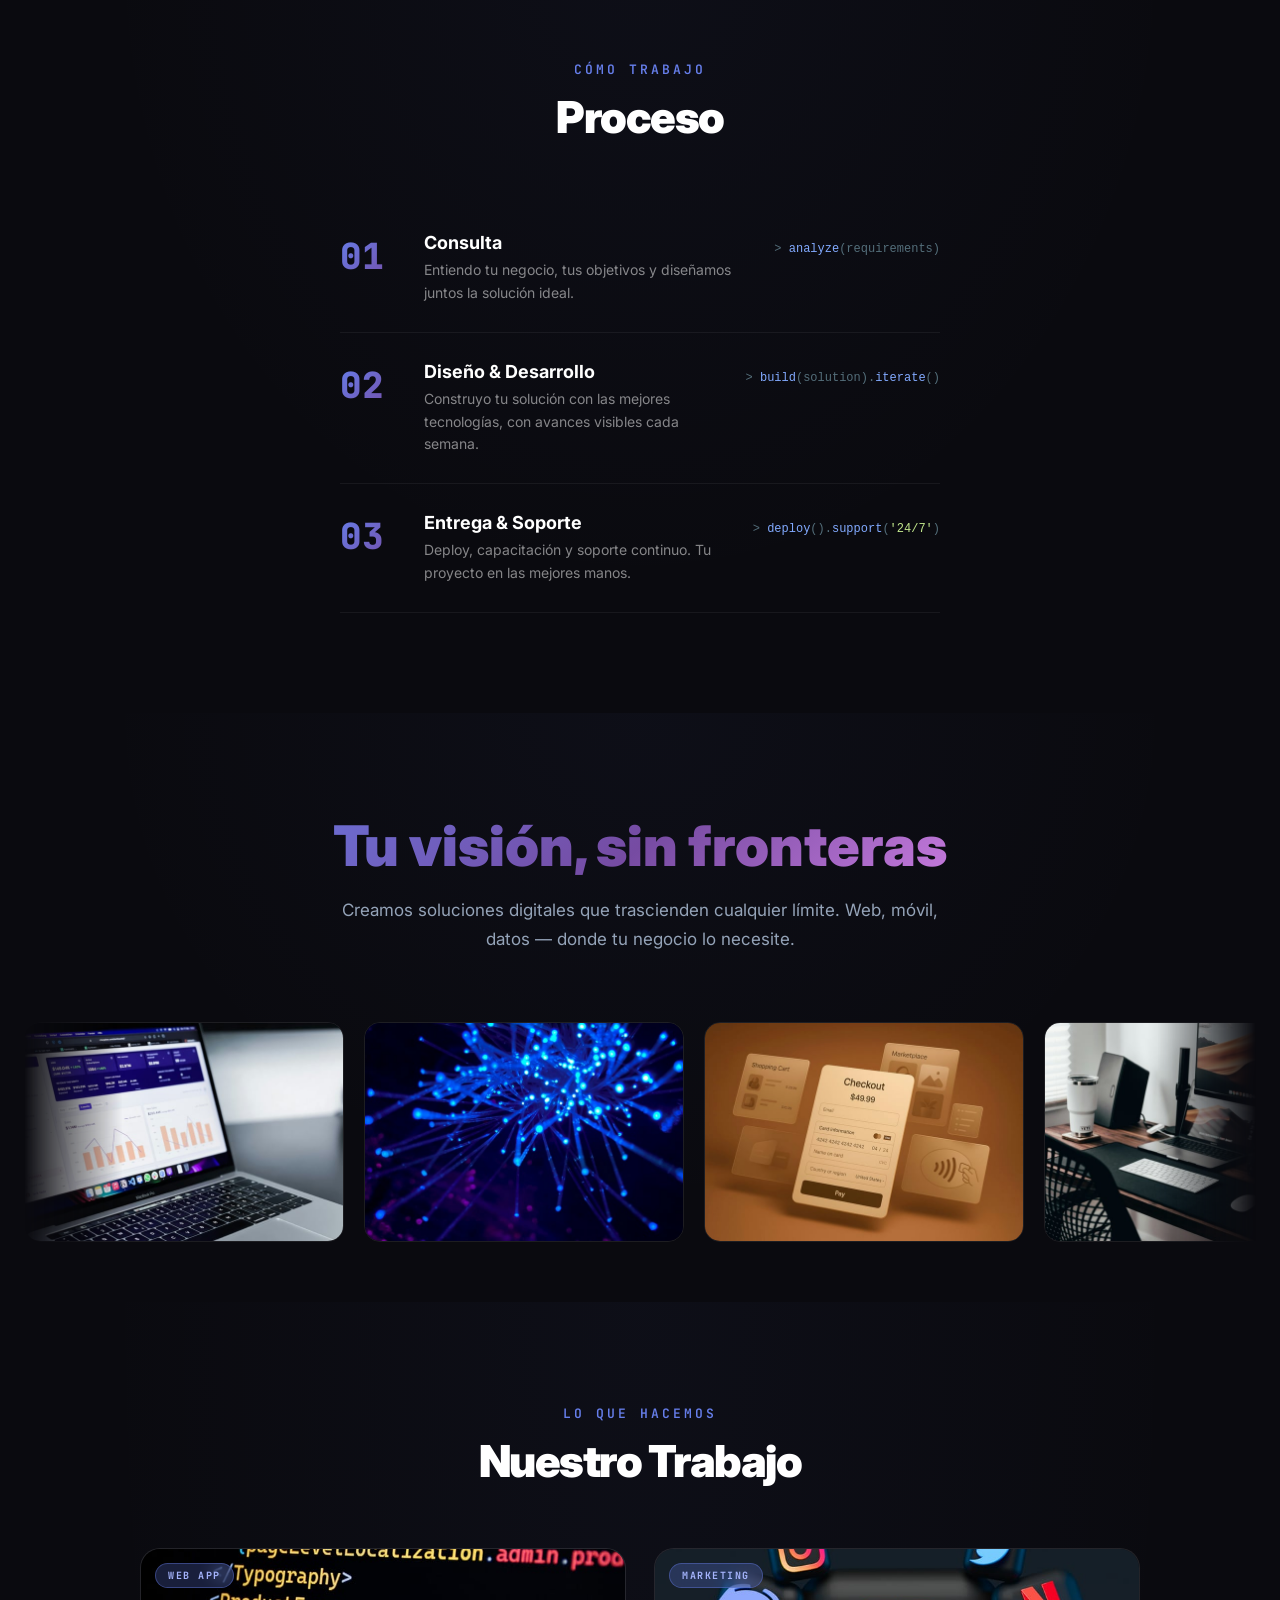
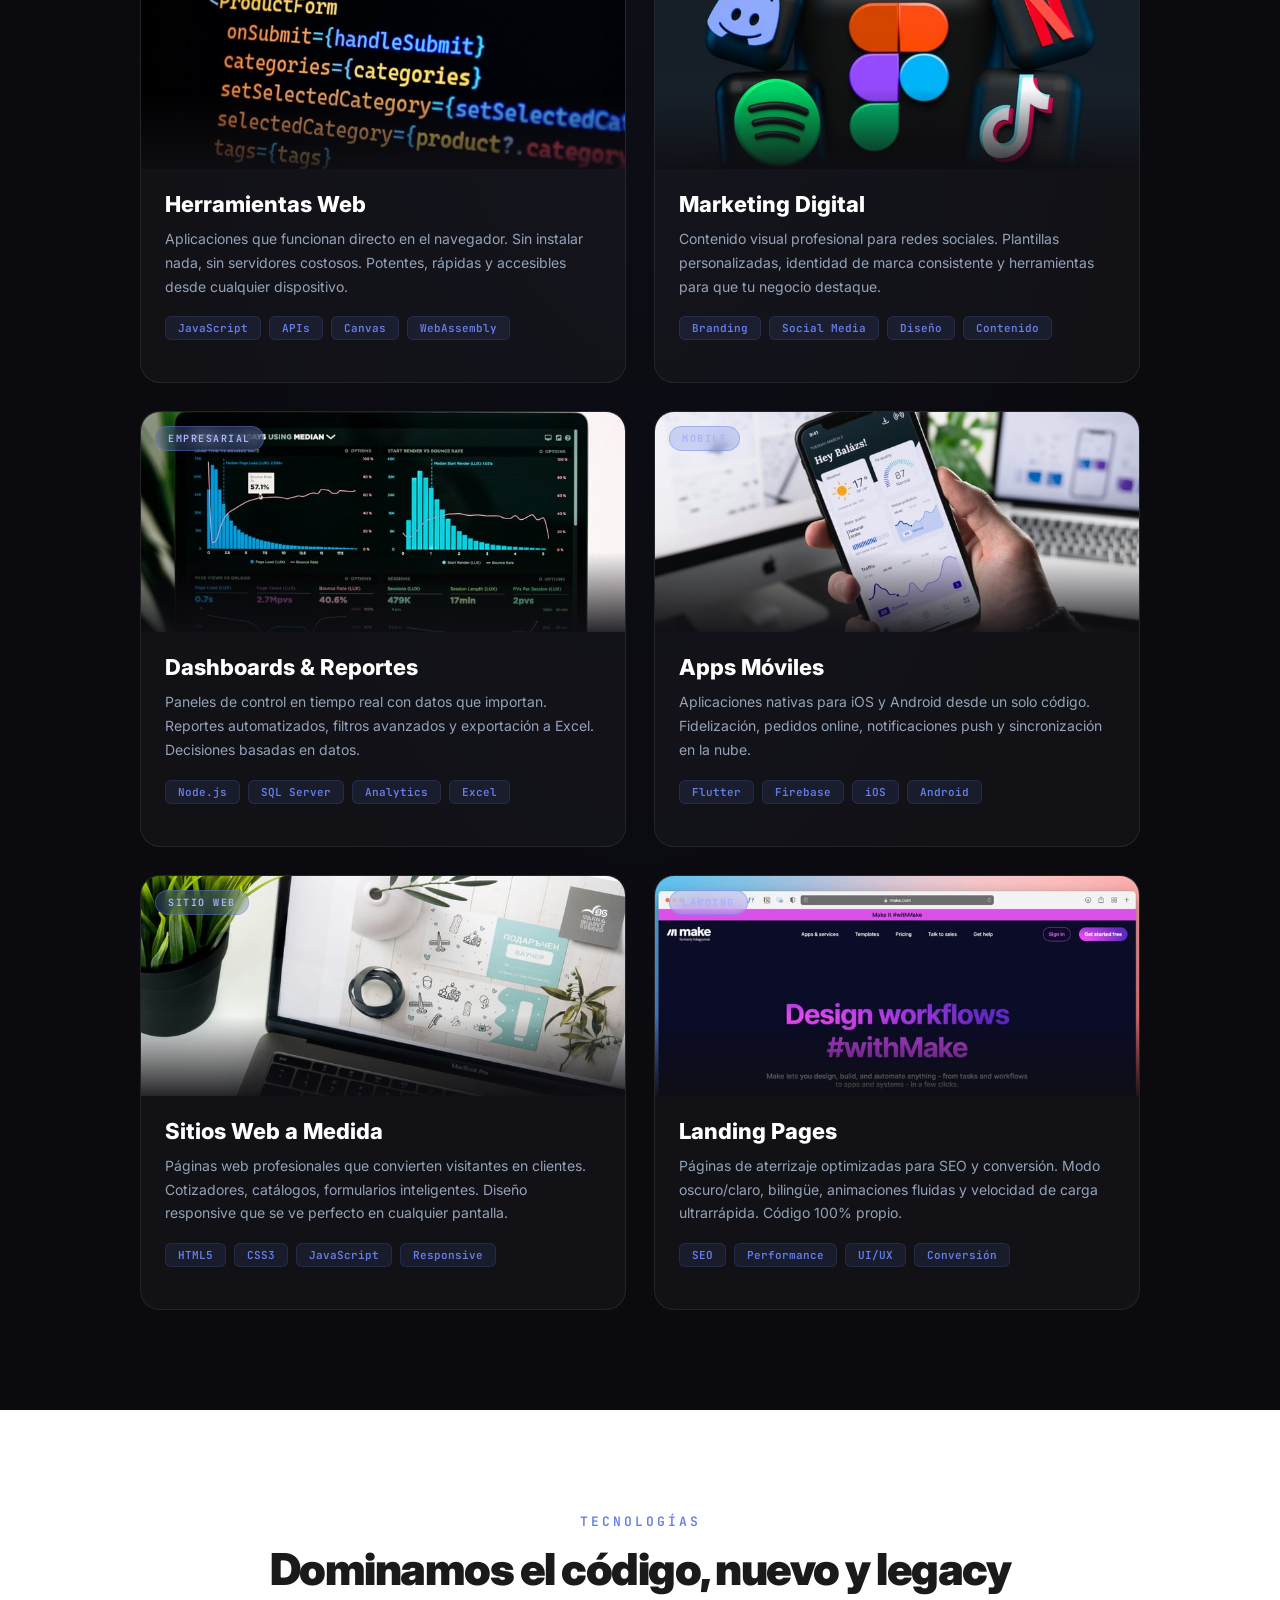
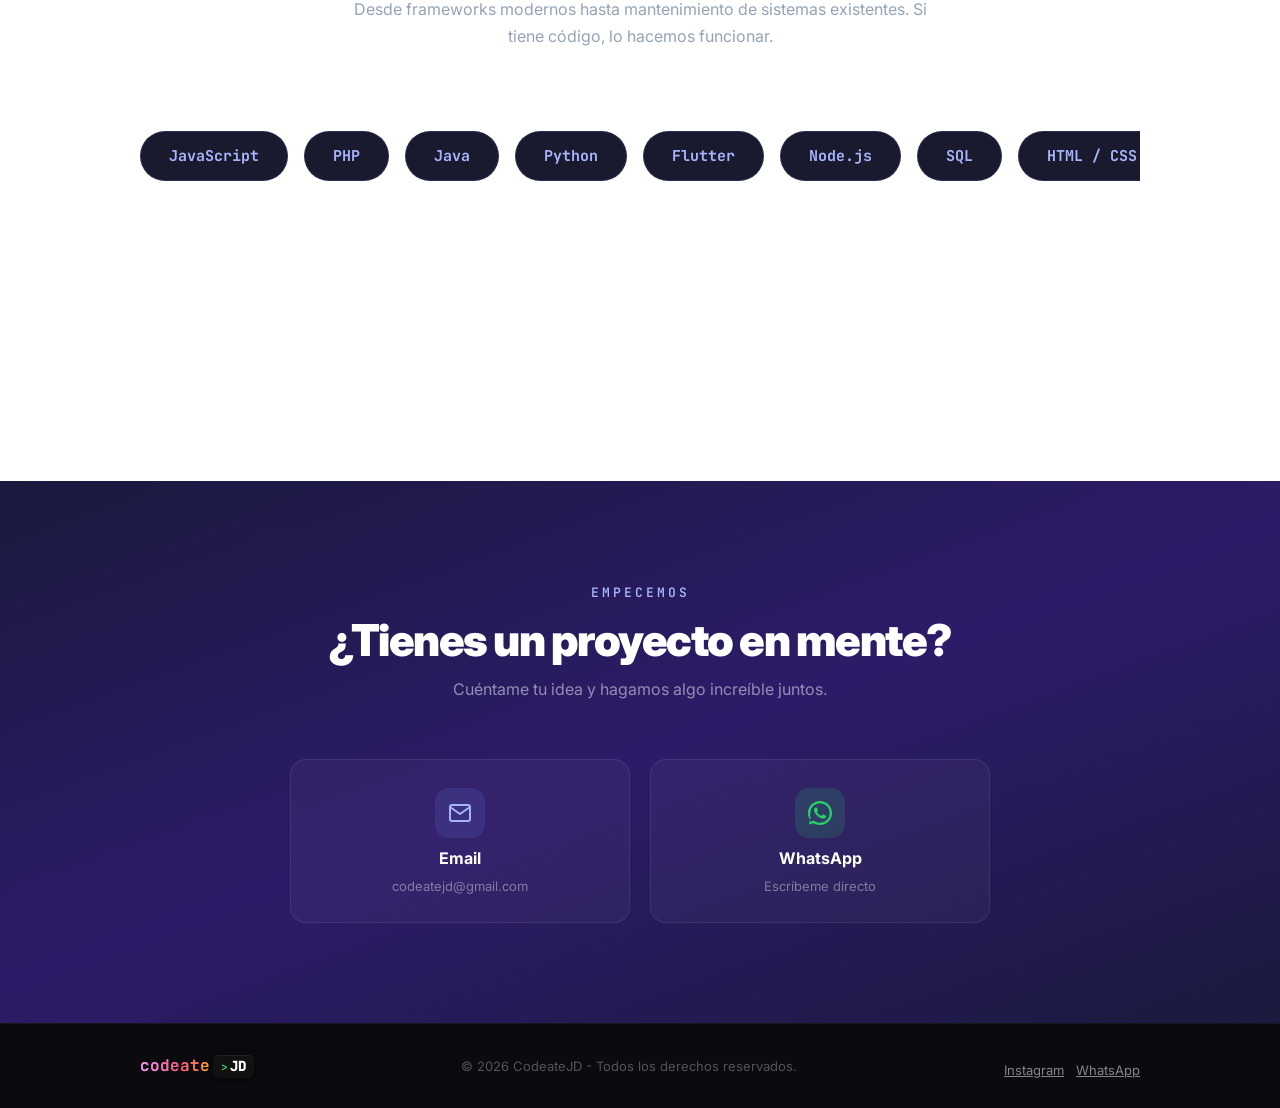
==== commit 75cd940a: "feat: redesign portfolio, add showcase carousel and tech slider with mini terminals - New showcase c" ====
--- a/index.html
+++ b/index.html
@@ -225,102 +225,139 @@
   </div>
 </section>
 
+<!-- ══════════ SHOWCASE CAROUSEL ══════════ -->
+<section class="section section-dark showcase-section" id="showcase">
+  <div class="container">
+    <div class="showcase-header reveal">
+      <h2 class="showcase-slogan" data-es="Tu visión, sin fronteras" data-en="Your vision, no boundaries">Tu visión, sin fronteras</h2>
+      <p class="showcase-sub" data-es="Creamos soluciones digitales que trascienden cualquier límite. Web, móvil, datos — donde tu negocio lo necesite." data-en="We create digital solutions that transcend any limit. Web, mobile, data — wherever your business needs it.">Creamos soluciones digitales que trascienden cualquier límite. Web, móvil, datos — donde tu negocio lo necesite.</p>
+    </div>
+  </div>
+  <div class="showcase-carousel">
+    <div class="showcase-track">
+      <div class="showcase-slide"><img src="img/optimized/web-carousel/carousel-1.jpg" alt="" loading="lazy"></div>
+      <div class="showcase-slide"><img src="img/optimized/web-carousel/carousel-2.jpg" alt="" loading="lazy"></div>
+      <div class="showcase-slide"><img src="img/optimized/web-carousel/carousel-3.jpg" alt="" loading="lazy"></div>
+      <div class="showcase-slide"><img src="img/optimized/web-carousel/carousel-4.jpg" alt="" loading="lazy"></div>
+      <div class="showcase-slide"><img src="img/optimized/web-carousel/carousel-5.jpg" alt="" loading="lazy"></div>
+      <div class="showcase-slide"><img src="img/optimized/web-carousel/carousel-6.jpg" alt="" loading="lazy"></div>
+      <div class="showcase-slide"><img src="img/optimized/web-carousel/carousel-7.jpg" alt="" loading="lazy"></div>
+      <div class="showcase-slide"><img src="img/optimized/web-carousel/carousel-8.jpg" alt="" loading="lazy"></div>
+      <!-- Duplicado para loop infinito -->
+      <div class="showcase-slide"><img src="img/optimized/web-carousel/carousel-1.jpg" alt="" loading="lazy"></div>
+      <div class="showcase-slide"><img src="img/optimized/web-carousel/carousel-2.jpg" alt="" loading="lazy"></div>
+      <div class="showcase-slide"><img src="img/optimized/web-carousel/carousel-3.jpg" alt="" loading="lazy"></div>
+      <div class="showcase-slide"><img src="img/optimized/web-carousel/carousel-4.jpg" alt="" loading="lazy"></div>
+      <div class="showcase-slide"><img src="img/optimized/web-carousel/carousel-5.jpg" alt="" loading="lazy"></div>
+      <div class="showcase-slide"><img src="img/optimized/web-carousel/carousel-6.jpg" alt="" loading="lazy"></div>
+      <div class="showcase-slide"><img src="img/optimized/web-carousel/carousel-7.jpg" alt="" loading="lazy"></div>
+      <div class="showcase-slide"><img src="img/optimized/web-carousel/carousel-8.jpg" alt="" loading="lazy"></div>
+    </div>
+  </div>
+</section>
+
 <!-- ══════════ PORTFOLIO ══════════ -->
 <section class="section section-dark" id="portfolio">
   <div class="container">
     <div class="section-header reveal">
-      <span class="section-tag" data-es="Proyectos reales" data-en="Real projects">Proyectos reales</span>
-      <h2 data-es="Portafolio" data-en="Portfolio">Portafolio</h2>
+      <span class="section-tag" data-es="Lo que hacemos" data-en="What we do">Lo que hacemos</span>
+      <h2 data-es="Nuestro Trabajo" data-en="Our Work">Nuestro Trabajo</h2>
     </div>
     <div class="portfolio-grid reveal">
 
       <div class="portfolio-card">
-        <div class="portfolio-card-header">
-          <span class="portfolio-status live">En producción</span>
-          <span class="portfolio-year">2026</span>
-        </div>
-        <h3 class="portfolio-title">Video Brander</h3>
-        <p class="portfolio-desc" data-es="Herramienta web que agrega marca de agua a videos directo en el navegador. Sin servidores, sin instalar nada. FFmpeg.wasm + Canvas API." data-en="Web tool that adds watermarks to videos directly in the browser. No servers, no installs. FFmpeg.wasm + Canvas API.">Herramienta web que agrega marca de agua a videos directo en el navegador. Sin servidores, sin instalar nada. FFmpeg.wasm + Canvas API.</p>
-        <div class="portfolio-techs">
-          <span>JavaScript</span><span>FFmpeg.wasm</span><span>Canvas API</span><span>GitHub Pages</span>
-        </div>
-        <div class="portfolio-links">
-          <a href="https://codeatejd.com/creator/video-brander/" target="_blank" rel="noopener" data-es="Ver herramienta" data-en="View tool">Ver herramienta &rarr;</a>
+        <div class="portfolio-img">
+          <img src="img/optimized/web-card/code-screen.jpg" alt="Desarrollo de herramientas web" loading="lazy">
+          <div class="portfolio-card-header">
+            <span class="portfolio-status live" data-es="Web App" data-en="Web App">Web App</span>
+          </div>
+        </div>
+        <div class="portfolio-body">
+          <h3 class="portfolio-title" data-es="Herramientas Web" data-en="Web Tools">Herramientas Web</h3>
+          <p class="portfolio-desc" data-es="Aplicaciones que funcionan directo en el navegador. Sin instalar nada, sin servidores costosos. Potentes, rápidas y accesibles desde cualquier dispositivo." data-en="Applications that run directly in the browser. No installs, no expensive servers. Powerful, fast and accessible from any device.">Aplicaciones que funcionan directo en el navegador. Sin instalar nada, sin servidores costosos. Potentes, rápidas y accesibles desde cualquier dispositivo.</p>
+          <div class="portfolio-techs">
+            <span>JavaScript</span><span>APIs</span><span>Canvas</span><span>WebAssembly</span>
+          </div>
         </div>
       </div>
 
       <div class="portfolio-card">
-        <div class="portfolio-card-header">
-          <span class="portfolio-status live">En producción</span>
-          <span class="portfolio-year">2026</span>
-        </div>
-        <h3 class="portfolio-title">Post Generator</h3>
-        <p class="portfolio-desc" data-es="Generador de imágenes para Instagram y Facebook. 7 plantillas, 12 paletas, avatares SVG, caption + hashtags automáticos. Todo en el navegador." data-en="Image generator for Instagram and Facebook. 7 templates, 12 palettes, SVG avatars, auto caption + hashtags. All in the browser.">Generador de imágenes para Instagram y Facebook. 7 plantillas, 12 paletas, avatares SVG, caption + hashtags automáticos. Todo en el navegador.</p>
-        <div class="portfolio-techs">
-          <span>JavaScript</span><span>html2canvas</span><span>SVG</span><span>CSS Grid</span>
-        </div>
-        <div class="portfolio-links">
-          <a href="https://codeatejd.com/creator/generator/" target="_blank" rel="noopener" data-es="Ver herramienta" data-en="View tool">Ver herramienta &rarr;</a>
+        <div class="portfolio-img">
+          <img src="img/optimized/web-card/social-design.jpg" alt="Marketing digital y redes sociales" loading="lazy">
+          <div class="portfolio-card-header">
+            <span class="portfolio-status live" data-es="Marketing" data-en="Marketing">Marketing</span>
+          </div>
+        </div>
+        <div class="portfolio-body">
+          <h3 class="portfolio-title" data-es="Marketing Digital" data-en="Digital Marketing">Marketing Digital</h3>
+          <p class="portfolio-desc" data-es="Contenido visual profesional para redes sociales. Plantillas personalizadas, identidad de marca consistente y herramientas para que tu negocio destaque." data-en="Professional visual content for social media. Custom templates, consistent brand identity and tools to make your business stand out.">Contenido visual profesional para redes sociales. Plantillas personalizadas, identidad de marca consistente y herramientas para que tu negocio destaque.</p>
+          <div class="portfolio-techs">
+            <span>Branding</span><span>Social Media</span><span>Diseño</span><span>Contenido</span>
+          </div>
         </div>
       </div>
 
       <div class="portfolio-card">
-        <div class="portfolio-card-header">
-          <span class="portfolio-status live">En producción</span>
-          <span class="portfolio-year">2025</span>
-        </div>
-        <h3 class="portfolio-title">Simple Report</h3>
-        <p class="portfolio-desc" data-es="Reporteador web empresarial con export a Excel agrupado, filtros avanzados y dashboard en tiempo real para cadena de restaurantes." data-en="Enterprise web reporter with grouped Excel export, advanced filters and real-time dashboard for restaurant chain.">Reporteador web empresarial con export a Excel agrupado, filtros avanzados y dashboard en tiempo real para cadena de restaurantes.</p>
-        <div class="portfolio-techs">
-          <span>Node.js</span><span>Express</span><span>SQL Server</span><span>ExcelJS</span>
-        </div>
-        <div class="portfolio-links">
-          <span class="portfolio-private" data-es="Proyecto privado" data-en="Private project">Proyecto privado</span>
+        <div class="portfolio-img">
+          <img src="img/optimized/web-card/dashboard-analytics.jpg" alt="Dashboards y reportes empresariales" loading="lazy">
+          <div class="portfolio-card-header">
+            <span class="portfolio-status live" data-es="Empresarial" data-en="Enterprise">Empresarial</span>
+          </div>
+        </div>
+        <div class="portfolio-body">
+          <h3 class="portfolio-title" data-es="Dashboards & Reportes" data-en="Dashboards & Reports">Dashboards & Reportes</h3>
+          <p class="portfolio-desc" data-es="Paneles de control en tiempo real con datos que importan. Reportes automatizados, filtros avanzados y exportación a Excel. Decisiones basadas en datos." data-en="Real-time control panels with data that matters. Automated reports, advanced filters and Excel export. Data-driven decisions.">Paneles de control en tiempo real con datos que importan. Reportes automatizados, filtros avanzados y exportación a Excel. Decisiones basadas en datos.</p>
+          <div class="portfolio-techs">
+            <span>Node.js</span><span>SQL Server</span><span>Analytics</span><span>Excel</span>
+          </div>
         </div>
       </div>
 
       <div class="portfolio-card">
-        <div class="portfolio-card-header">
-          <span class="portfolio-status dev">En desarrollo</span>
-          <span class="portfolio-year">2026</span>
-        </div>
-        <h3 class="portfolio-title">Páramo Café</h3>
-        <p class="portfolio-desc" data-es="App de fidelización con sistema de puntos, tiers, pedidos online y sincronización con POS para cafetería en Caracas." data-en="Loyalty app with points system, tiers, online orders and POS sync for a café in Caracas.">App de fidelización con sistema de puntos, tiers, pedidos online y sincronización con POS para cafetería en Caracas.</p>
-        <div class="portfolio-techs">
-          <span>Flutter</span><span>Firebase</span><span>Riverpod</span><span>Cloud Functions</span>
-        </div>
-        <div class="portfolio-links">
-          <span class="portfolio-private" data-es="En desarrollo" data-en="In development">En desarrollo</span>
+        <div class="portfolio-img">
+          <img src="img/optimized/web-card/mobile-app.jpg" alt="Desarrollo de aplicaciones móviles" loading="lazy">
+          <div class="portfolio-card-header">
+            <span class="portfolio-status live" data-es="Mobile" data-en="Mobile">Mobile</span>
+          </div>
+        </div>
+        <div class="portfolio-body">
+          <h3 class="portfolio-title" data-es="Apps Móviles" data-en="Mobile Apps">Apps Móviles</h3>
+          <p class="portfolio-desc" data-es="Aplicaciones nativas para iOS y Android desde un solo código. Fidelización, pedidos online, notificaciones push y sincronización en la nube." data-en="Native apps for iOS and Android from a single codebase. Loyalty programs, online orders, push notifications and cloud sync.">Aplicaciones nativas para iOS y Android desde un solo código. Fidelización, pedidos online, notificaciones push y sincronización en la nube.</p>
+          <div class="portfolio-techs">
+            <span>Flutter</span><span>Firebase</span><span>iOS</span><span>Android</span>
+          </div>
         </div>
       </div>
 
       <div class="portfolio-card">
-        <div class="portfolio-card-header">
-          <span class="portfolio-status live">En producción</span>
-          <span class="portfolio-year">2025</span>
-        </div>
-        <h3 class="portfolio-title">ImpriRap</h3>
-        <p class="portfolio-desc" data-es="Cotizador web interactivo para empresa de impresión y serigrafía. Cálculo automático por tipo de trabajo, cantidad y material." data-en="Interactive web quote builder for printing company. Auto-calculation by job type, quantity and material.">Cotizador web interactivo para empresa de impresión y serigrafía. Cálculo automático por tipo de trabajo, cantidad y material.</p>
-        <div class="portfolio-techs">
-          <span>HTML5</span><span>CSS3</span><span>JavaScript</span><span>Responsive</span>
-        </div>
-        <div class="portfolio-links">
-          <span class="portfolio-private" data-es="Proyecto privado" data-en="Private project">Proyecto privado</span>
+        <div class="portfolio-img">
+          <img src="img/optimized/web-card/laptop-website.jpg" alt="Sitios web profesionales" loading="lazy">
+          <div class="portfolio-card-header">
+            <span class="portfolio-status live" data-es="Sitio Web" data-en="Website">Sitio Web</span>
+          </div>
+        </div>
+        <div class="portfolio-body">
+          <h3 class="portfolio-title" data-es="Sitios Web a Medida" data-en="Custom Websites">Sitios Web a Medida</h3>
+          <p class="portfolio-desc" data-es="Páginas web profesionales que convierten visitantes en clientes. Cotizadores, catálogos, formularios inteligentes. Diseño responsive que se ve perfecto en cualquier pantalla." data-en="Professional websites that turn visitors into customers. Quote builders, catalogs, smart forms. Responsive design that looks perfect on any screen.">Páginas web profesionales que convierten visitantes en clientes. Cotizadores, catálogos, formularios inteligentes. Diseño responsive que se ve perfecto en cualquier pantalla.</p>
+          <div class="portfolio-techs">
+            <span>HTML5</span><span>CSS3</span><span>JavaScript</span><span>Responsive</span>
+          </div>
         </div>
       </div>
 
       <div class="portfolio-card">
-        <div class="portfolio-card-header">
-          <span class="portfolio-status live">En producción</span>
-          <span class="portfolio-year">2026</span>
-        </div>
-        <h3 class="portfolio-title">codeatejd.com</h3>
-        <p class="portfolio-desc" data-es="Este mismo sitio. Landing page con modo oscuro/claro, bilingüe, animaciones CSS, SEO optimizado y 100% código propio — cero frameworks." data-en="This very site. Landing page with dark/light mode, bilingual, CSS animations, SEO optimized and 100% custom code — zero frameworks.">Este mismo sitio. Landing page con modo oscuro/claro, bilingüe, animaciones CSS, SEO optimizado y 100% código propio — cero frameworks.</p>
-        <div class="portfolio-techs">
-          <span>HTML5</span><span>CSS3</span><span>JavaScript</span><span>GitHub Pages</span>
-        </div>
-        <div class="portfolio-links">
-          <span class="portfolio-private" data-es="Proyecto propio" data-en="Own project">Proyecto propio</span>
+        <div class="portfolio-img">
+          <img src="img/optimized/web-card/modern-web.jpg" alt="Landing pages modernas" loading="lazy">
+          <div class="portfolio-card-header">
+            <span class="portfolio-status live" data-es="Landing" data-en="Landing">Landing</span>
+          </div>
+        </div>
+        <div class="portfolio-body">
+          <h3 class="portfolio-title" data-es="Landing Pages" data-en="Landing Pages">Landing Pages</h3>
+          <p class="portfolio-desc" data-es="Páginas de aterrizaje optimizadas para SEO y conversión. Modo oscuro/claro, bilingüe, animaciones fluidas y velocidad de carga ultrarrápida. Código 100% propio." data-en="Landing pages optimized for SEO and conversion. Dark/light mode, bilingual, smooth animations and ultra-fast load speed. 100% custom code.">Páginas de aterrizaje optimizadas para SEO y conversión. Modo oscuro/claro, bilingüe, animaciones fluidas y velocidad de carga ultrarrápida. Código 100% propio.</p>
+          <div class="portfolio-techs">
+            <span>SEO</span><span>Performance</span><span>UI/UX</span><span>Conversión</span>
+          </div>
         </div>
       </div>
 
@@ -332,51 +369,171 @@
 <section class="section section-light" id="tech">
   <div class="container">
     <div class="section-header reveal">
-      <span class="section-tag" data-es="Herramientas" data-en="Tools">Herramientas</span>
-      <h2 data-es="Tecnologías" data-en="Tech Stack">Tecnologías</h2>
-    </div>
-    <div class="tech-grid reveal">
-      <div class="tech-pill">Flutter</div>
-      <div class="tech-pill">Dart</div>
-      <div class="tech-pill">JavaScript</div>
-      <div class="tech-pill">Node.js</div>
-      <div class="tech-pill">HTML5 / CSS3</div>
-      <div class="tech-pill">Firebase</div>
-      <div class="tech-pill">SQL Server</div>
-      <div class="tech-pill">PostgreSQL</div>
-      <div class="tech-pill">Git / GitHub</div>
-      <div class="tech-pill">Linux</div>
-      <div class="tech-pill">Docker</div>
-      <div class="tech-pill">Nginx</div>
-      <div class="tech-pill">Cloud (GCP / AWS)</div>
-      <div class="tech-pill">REST APIs</div>
-      <div class="tech-pill">Firestore</div>
-      <div class="tech-pill">Express.js</div>
-    </div>
-
-    <div class="code-block reveal">
-      <div class="code-header">
-        <span class="code-dot red"></span>
-        <span class="code-dot yellow"></span>
-        <span class="code-dot green"></span>
-        <span class="code-filename">codeateJD.js</span>
-      </div>
-      <pre class="code-body"><code><span class="kw">const</span> developer = {
-  brand: <span class="str">'codeateJD'</span>,
-  role: <span class="str">'Freelance Developer'</span>,
-  skills: [<span class="str">'Web'</span>, <span class="str">'Mobile'</span>, <span class="str">'Infrastructure'</span>],
-  passion: <span class="str">'Building elegant solutions'</span>,
-  available: <span class="bool">true</span>,
-
-  <span class="fn">createProject</span>(idea) {
-    <span class="kw">return</span> idea
-      .<span class="fn">design</span>()
-      .<span class="fn">develop</span>()
-      .<span class="fn">test</span>()
-      .<span class="fn">deploy</span>();  <span class="cm">// ✅ Ready!</span>
+      <span class="section-tag" data-es="Tecnologías" data-en="Technologies">Tecnologías</span>
+      <h2 data-es="Dominamos el código, nuevo y legacy" data-en="We master code, new and legacy">Dominamos el código, nuevo y legacy</h2>
+      <p class="tech-sub" data-es="Desde frameworks modernos hasta mantenimiento de sistemas existentes. Si tiene código, lo hacemos funcionar." data-en="From modern frameworks to legacy system maintenance. If it has code, we make it work.">Desde frameworks modernos hasta mantenimiento de sistemas existentes. Si tiene código, lo hacemos funcionar.</p>
+    </div>
+
+    <div class="tech-slider reveal">
+      <div class="tech-track">
+
+        <div class="tech-card" data-lang="javascript">
+          <span class="tech-name">JavaScript</span>
+          <div class="tech-terminal">
+            <div class="tt-header"><span class="tt-dot r"></span><span class="tt-dot y"></span><span class="tt-dot g"></span><span class="tt-file">app.js</span></div>
+            <pre class="tt-code"><span class="kw">const</span> app = <span class="fn">express</span>();
+app.<span class="fn">get</span>(<span class="str">'/'</span>, (req, res) => {
+  res.<span class="fn">json</span>({ status: <span class="str">'online'</span> });
+});</pre>
+          </div>
+        </div>
+
+        <div class="tech-card" data-lang="php">
+          <span class="tech-name">PHP</span>
+          <div class="tech-terminal">
+            <div class="tt-header"><span class="tt-dot r"></span><span class="tt-dot y"></span><span class="tt-dot g"></span><span class="tt-file">index.php</span></div>
+            <pre class="tt-code"><span class="kw">&lt;?php</span>
+<span class="kw">$conn</span> = <span class="fn">mysqli_connect</span>(
+  <span class="str">"localhost"</span>, <span class="str">"root"</span>, <span class="str">""</span>
+);
+<span class="fn">echo</span> <span class="str">"Conectado"</span>;</pre>
+          </div>
+        </div>
+
+        <div class="tech-card" data-lang="java">
+          <span class="tech-name">Java</span>
+          <div class="tech-terminal">
+            <div class="tt-header"><span class="tt-dot r"></span><span class="tt-dot y"></span><span class="tt-dot g"></span><span class="tt-file">Main.java</span></div>
+            <pre class="tt-code"><span class="kw">public class</span> <span class="fn">Main</span> {
+  <span class="kw">public static void</span> <span class="fn">main</span>(String[] args) {
+    System.out.<span class="fn">println</span>(<span class="str">"Ready"</span>);
   }
-};</code></pre>
-    </div>
+}</pre>
+          </div>
+        </div>
+
+        <div class="tech-card" data-lang="python">
+          <span class="tech-name">Python</span>
+          <div class="tech-terminal">
+            <div class="tt-header"><span class="tt-dot r"></span><span class="tt-dot y"></span><span class="tt-dot g"></span><span class="tt-file">server.py</span></div>
+            <pre class="tt-code"><span class="kw">from</span> flask <span class="kw">import</span> Flask
+app = <span class="fn">Flask</span>(__name__)
+
+<span class="kw">@app.route</span>(<span class="str">"/"</span>)
+<span class="kw">def</span> <span class="fn">home</span>():
+    <span class="kw">return</span> <span class="str">"Hello!"</span></pre>
+          </div>
+        </div>
+
+        <div class="tech-card" data-lang="flutter">
+          <span class="tech-name">Flutter</span>
+          <div class="tech-terminal">
+            <div class="tt-header"><span class="tt-dot r"></span><span class="tt-dot y"></span><span class="tt-dot g"></span><span class="tt-file">main.dart</span></div>
+            <pre class="tt-code"><span class="kw">class</span> <span class="fn">MyApp</span> <span class="kw">extends</span> StatelessWidget {
+  <span class="kw">@override</span>
+  Widget <span class="fn">build</span>(BuildContext ctx) {
+    <span class="kw">return</span> <span class="fn">MaterialApp</span>(
+      home: <span class="fn">HomeScreen</span>(),
+    );
+  }
+}</pre>
+          </div>
+        </div>
+
+        <div class="tech-card" data-lang="node">
+          <span class="tech-name">Node.js</span>
+          <div class="tech-terminal">
+            <div class="tt-header"><span class="tt-dot r"></span><span class="tt-dot y"></span><span class="tt-dot g"></span><span class="tt-file">server.js</span></div>
+            <pre class="tt-code"><span class="kw">const</span> http = <span class="fn">require</span>(<span class="str">'http'</span>);
+http.<span class="fn">createServer</span>((req, res) => {
+  res.<span class="fn">writeHead</span>(<span class="bool">200</span>);
+  res.<span class="fn">end</span>(<span class="str">'codeateJD'</span>);
+}).<span class="fn">listen</span>(<span class="bool">3000</span>);</pre>
+          </div>
+        </div>
+
+        <div class="tech-card" data-lang="sql">
+          <span class="tech-name">SQL</span>
+          <div class="tech-terminal">
+            <div class="tt-header"><span class="tt-dot r"></span><span class="tt-dot y"></span><span class="tt-dot g"></span><span class="tt-file">query.sql</span></div>
+            <pre class="tt-code"><span class="kw">SELECT</span> p.nombre,
+       <span class="fn">SUM</span>(v.total) <span class="kw">AS</span> ventas
+<span class="kw">FROM</span> productos p
+<span class="kw">JOIN</span> ventas v <span class="kw">ON</span> p.id = v.prod_id
+<span class="kw">GROUP BY</span> p.nombre
+<span class="kw">ORDER BY</span> ventas <span class="kw">DESC</span>;</pre>
+          </div>
+        </div>
+
+        <div class="tech-card" data-lang="html">
+          <span class="tech-name">HTML / CSS</span>
+          <div class="tech-terminal">
+            <div class="tt-header"><span class="tt-dot r"></span><span class="tt-dot y"></span><span class="tt-dot g"></span><span class="tt-file">style.css</span></div>
+            <pre class="tt-code"><span class="kw">.hero</span> {
+  <span class="fn">display</span>: <span class="str">grid</span>;
+  <span class="fn">place-items</span>: <span class="str">center</span>;
+  <span class="fn">min-height</span>: <span class="str">100vh</span>;
+  <span class="fn">background</span>: <span class="fn">linear-gradient</span>(
+    <span class="bool">135deg</span>, <span class="str">#667eea</span>, <span class="str">#764ba2</span>
+  );
+}</pre>
+          </div>
+        </div>
+
+        <div class="tech-card" data-lang="docker">
+          <span class="tech-name">Docker</span>
+          <div class="tech-terminal">
+            <div class="tt-header"><span class="tt-dot r"></span><span class="tt-dot y"></span><span class="tt-dot g"></span><span class="tt-file">Dockerfile</span></div>
+            <pre class="tt-code"><span class="kw">FROM</span> node:<span class="bool">20</span>-alpine
+<span class="kw">WORKDIR</span> /app
+<span class="kw">COPY</span> package*.json ./
+<span class="kw">RUN</span> <span class="fn">npm</span> ci --production
+<span class="kw">COPY</span> . .
+<span class="kw">EXPOSE</span> <span class="bool">3000</span>
+<span class="kw">CMD</span> [<span class="str">"node"</span>, <span class="str">"server.js"</span>]</pre>
+          </div>
+        </div>
+
+        <div class="tech-card" data-lang="firebase">
+          <span class="tech-name">Firebase</span>
+          <div class="tech-terminal">
+            <div class="tt-header"><span class="tt-dot r"></span><span class="tt-dot y"></span><span class="tt-dot g"></span><span class="tt-file">firestore.js</span></div>
+            <pre class="tt-code"><span class="kw">const</span> db = <span class="fn">getFirestore</span>();
+<span class="kw">const</span> ref = <span class="fn">collection</span>(db, <span class="str">'users'</span>);
+<span class="kw">const</span> snap = <span class="kw">await</span> <span class="fn">getDocs</span>(ref);
+snap.<span class="fn">forEach</span>(doc => {
+  console.<span class="fn">log</span>(doc.<span class="fn">data</span>());
+});</pre>
+          </div>
+        </div>
+
+        <div class="tech-card" data-lang="git">
+          <span class="tech-name">Git</span>
+          <div class="tech-terminal">
+            <div class="tt-header"><span class="tt-dot r"></span><span class="tt-dot y"></span><span class="tt-dot g"></span><span class="tt-file">terminal</span></div>
+            <pre class="tt-code"><span class="fn">$</span> git checkout -b feature/new
+<span class="fn">$</span> git add .
+<span class="fn">$</span> git commit -m <span class="str">"feat: new module"</span>
+<span class="fn">$</span> git push origin feature/new
+<span class="cm"># Pull request ready</span></pre>
+          </div>
+        </div>
+
+        <div class="tech-card" data-lang="linux">
+          <span class="tech-name">Linux</span>
+          <div class="tech-terminal">
+            <div class="tt-header"><span class="tt-dot r"></span><span class="tt-dot y"></span><span class="tt-dot g"></span><span class="tt-file">bash</span></div>
+            <pre class="tt-code"><span class="fn">$</span> sudo systemctl restart nginx
+<span class="fn">$</span> tail -f /var/log/app.log
+<span class="fn">$</span> df -h | grep <span class="str">/dev/sda</span>
+<span class="fn">$</span> chmod <span class="bool">755</span> deploy.sh
+<span class="fn">$</span> ./deploy.sh <span class="str">production</span></pre>
+          </div>
+        </div>
+
+      </div>
+    </div>
+
   </div>
 </section>
 
--- a/style.css
+++ b/style.css
@@ -419,68 +419,171 @@
   margin-top: 8px;
 }
 
+/* ══════════ SHOWCASE CAROUSEL ══════════ */
+.showcase-section {
+  padding-bottom: 0;
+  overflow: hidden;
+}
+.showcase-header {
+  text-align: center;
+  margin-bottom: 48px;
+}
+.showcase-slogan {
+  font-size: clamp(32px, 5vw, 56px);
+  font-weight: 900;
+  background: linear-gradient(135deg, #667eea, #764ba2, #f093fb);
+  -webkit-background-clip: text;
+  -webkit-text-fill-color: transparent;
+  background-clip: text;
+  line-height: 1.2;
+  margin-bottom: 16px;
+}
+.showcase-sub {
+  font-size: 17px;
+  color: #94a3b8;
+  max-width: 600px;
+  margin: 0 auto;
+  line-height: 1.7;
+}
+.showcase-carousel {
+  width: 100%;
+  overflow: hidden;
+  mask-image: linear-gradient(90deg, transparent, #000 8%, #000 92%, transparent);
+  -webkit-mask-image: linear-gradient(90deg, transparent, #000 8%, #000 92%, transparent);
+  padding: 20px 0 60px;
+}
+.showcase-track {
+  display: flex;
+  gap: 20px;
+  width: max-content;
+  animation: showcase-scroll 40s linear infinite;
+}
+.showcase-track:hover {
+  animation-play-state: paused;
+}
+.showcase-slide {
+  flex-shrink: 0;
+  width: 320px;
+  height: 220px;
+  border-radius: 16px;
+  overflow: hidden;
+  border: 1px solid rgba(255,255,255,0.08);
+  transition: transform 0.4s, box-shadow 0.4s;
+}
+.showcase-slide:hover {
+  transform: translateY(-6px) scale(1.02);
+  box-shadow: 0 20px 40px rgba(102,126,234,0.2);
+  border-color: rgba(102,126,234,0.3);
+}
+.showcase-slide img {
+  width: 100%;
+  height: 100%;
+  object-fit: cover;
+}
+@keyframes showcase-scroll {
+  0% { transform: translateX(0); }
+  100% { transform: translateX(calc(-320px * 8 - 20px * 8)); }
+}
+
+/* Light mode */
+body.light .showcase-slogan {
+  background: linear-gradient(135deg, #4f46e5, #7c3aed, #c026d3);
+  -webkit-background-clip: text;
+  background-clip: text;
+}
+body.light .showcase-sub { color: #475569; }
+body.light .showcase-slide { border-color: rgba(0,0,0,0.08); }
+body.light .showcase-slide:hover { box-shadow: 0 20px 40px rgba(102,126,234,0.12); }
+
 /* ══════════ CLIENTS ══════════ */
 /* ── Portfolio ── */
 .portfolio-grid {
   display: grid;
-  grid-template-columns: repeat(auto-fill, minmax(340px, 1fr));
-  gap: 24px;
+  grid-template-columns: repeat(auto-fill, minmax(360px, 1fr));
+  gap: 28px;
 }
 .portfolio-card {
   background: rgba(255,255,255,0.03);
   border: 1px solid rgba(255,255,255,0.08);
-  border-radius: 16px;
-  padding: 28px;
+  border-radius: 20px;
   transition: all 0.4s cubic-bezier(0.4, 0, 0.2, 1);
   position: relative;
   overflow: hidden;
 }
-.portfolio-card::before {
+.portfolio-card:hover {
+  border-color: rgba(102,126,234,0.3);
+  transform: translateY(-8px);
+  box-shadow: 0 24px 48px rgba(0,0,0,0.35);
+}
+
+/* ── Image section ── */
+.portfolio-img {
+  position: relative;
+  height: 220px;
+  overflow: hidden;
+}
+.portfolio-img img {
+  width: 100%;
+  height: 100%;
+  object-fit: cover;
+  image-rendering: auto;
+  -webkit-backface-visibility: hidden;
+  backface-visibility: hidden;
+  transition: transform 0.6s cubic-bezier(0.4, 0, 0.2, 1);
+}
+.portfolio-card:hover .portfolio-img img {
+  transform: scale(1.06);
+}
+.portfolio-img::after {
   content: '';
   position: absolute;
-  top: 0; left: 0; right: 0;
-  height: 3px;
-  background: linear-gradient(90deg, #667eea, #764ba2, #f093fb);
-  opacity: 0;
-  transition: opacity 0.4s;
-}
-.portfolio-card:hover {
-  border-color: rgba(102,126,234,0.3);
-  transform: translateY(-6px);
-  box-shadow: 0 20px 40px rgba(0,0,0,0.3);
-}
-.portfolio-card:hover::before { opacity: 1; }
-
-.portfolio-card-header {
+  bottom: 0; left: 0; right: 0;
+  height: 80px;
+  background: linear-gradient(to top, rgba(15,15,20,0.9), transparent);
+  pointer-events: none;
+}
+.portfolio-img .portfolio-card-header {
+  position: absolute;
+  top: 14px; left: 14px; right: 14px;
   display: flex;
   justify-content: space-between;
   align-items: center;
-  margin-bottom: 14px;
+  z-index: 2;
+}
+
+/* ── Body section ── */
+.portfolio-body {
+  padding: 22px 24px 24px;
 }
 .portfolio-status {
   font-size: 10px;
   font-weight: 700;
   text-transform: uppercase;
   letter-spacing: 1.5px;
-  padding: 4px 10px;
+  padding: 5px 12px;
   border-radius: 20px;
   font-family: 'JetBrains Mono', monospace;
+  backdrop-filter: blur(8px);
 }
 .portfolio-status.live {
-  background: rgba(74,222,128,0.12);
-  color: #4ade80;
-  border: 1px solid rgba(74,222,128,0.2);
+  background: rgba(102,126,234,0.25);
+  color: #a5b4fc;
+  border: 1px solid rgba(102,126,234,0.4);
 }
 .portfolio-status.dev {
-  background: rgba(251,191,36,0.12);
-  color: #fbbf24;
-  border: 1px solid rgba(251,191,36,0.2);
+  background: rgba(102,126,234,0.25);
+  color: #a5b4fc;
+  border: 1px solid rgba(102,126,234,0.4);
 }
 .portfolio-year {
   font-size: 12px;
   font-weight: 600;
-  color: #64748b;
-  font-family: 'JetBrains Mono', monospace;
+  color: rgba(255,255,255,0.8);
+  font-family: 'JetBrains Mono', monospace;
+  background: rgba(0,0,0,0.4);
+  padding: 4px 10px;
+  border-radius: 12px;
+  backdrop-filter: blur(8px);
 }
 .portfolio-title {
   font-size: 22px;
@@ -633,29 +736,150 @@
   color: #777; font-size: 14px; line-height: 1.6;
 }
 
-/* ══════════ TECH GRID ══════════ */
-.tech-grid {
-  display: flex; flex-wrap: wrap; gap: 12px;
-  justify-content: center; margin-bottom: 50px;
-}
-.tech-pill {
+/* ══════════ TECH SLIDER ══════════ */
+.tech-sub {
+  font-size: 16px;
+  color: #94a3b8;
+  max-width: 600px;
+  margin: 0 auto;
+  line-height: 1.7;
+}
+body.light .tech-sub { color: #475569; }
+
+.tech-slider {
+  overflow-x: clip;
+  overflow-y: visible;
+  padding: 20px 0 60px;
+  margin-bottom: 140px;
+}
+
+.tech-track {
+  display: flex;
+  gap: 16px;
+  width: max-content;
+  animation: tech-scroll 30s linear infinite;
+}
+.tech-track:hover {
+  animation-play-state: paused;
+}
+
+@keyframes tech-scroll {
+  0% { transform: translateX(0); }
+  100% { transform: translateX(-50%); }
+}
+
+.tech-card {
+  position: relative;
+  padding: 14px 28px;
+  border-radius: 50px;
+  font-size: 15px;
+  font-weight: 700;
+  font-family: 'JetBrains Mono', monospace;
+  cursor: pointer;
+  transition: all 0.3s;
+  background: #1a1a2e;
+  color: #a5b4fc;
+  border: 1px solid rgba(102,126,234,0.2);
+}
+body.light .tech-card {
   background: #f5f3ff;
   color: #5b21b6;
-  padding: 10px 22px;
-  border-radius: 50px;
-  font-size: 14px; font-weight: 600;
-  transition: all 0.3s;
-  border: 1px solid transparent;
-}
-.tech-pill:hover {
+  border-color: rgba(102,126,234,0.15);
+}
+
+.tech-card:hover {
+  transform: translateY(-4px);
+  border-color: #667eea;
+  box-shadow: 0 8px 24px rgba(102,126,234,0.25);
+  background: #1e1e3a;
+}
+body.light .tech-card:hover {
   background: #ede9fe;
-  border-color: #667eea;
-  transform: translateY(-3px);
-  box-shadow: 0 6px 20px rgba(102, 126, 234, 0.15);
-}
-
-/* ══════════ CODE BLOCK ══════════ */
+  box-shadow: 0 8px 24px rgba(102,126,234,0.15);
+}
+
+.tech-name { pointer-events: none; }
+
+/* ── Mini Terminal ── */
+.tech-terminal {
+  position: absolute;
+  top: calc(100% + 14px);
+  left: 50%;
+  transform: translateX(-50%) translateY(-8px);
+  width: 300px;
+  background: #0f0f1a;
+  border-radius: 12px;
+  border: 1px solid rgba(102,126,234,0.25);
+  box-shadow: 0 16px 40px rgba(0,0,0,0.5);
+  opacity: 0;
+  visibility: hidden;
+  transition: all 0.3s cubic-bezier(0.4, 0, 0.2, 1);
+  z-index: 100;
+  overflow: hidden;
+}
+body.light .tech-terminal {
+  background: #1a1a2e;
+  border-color: rgba(102,126,234,0.3);
+}
+
+.tech-card:hover .tech-terminal {
+  opacity: 1;
+  visibility: visible;
+  transform: translateX(-50%) translateY(0);
+}
+
+.tech-terminal::after {
+  content: '';
+  position: absolute;
+  top: -7px;
+  left: 50%;
+  transform: translateX(-50%) rotate(45deg);
+  width: 12px;
+  height: 12px;
+  background: #0f0f1a;
+  border-left: 1px solid rgba(102,126,234,0.25);
+  border-top: 1px solid rgba(102,126,234,0.25);
+}
+body.light .tech-terminal::after {
+  background: #1a1a2e;
+  border-color: rgba(102,126,234,0.3);
+}
+
+.tt-header {
+  display: flex;
+  align-items: center;
+  gap: 6px;
+  padding: 8px 12px;
+  background: rgba(255,255,255,0.03);
+  border-bottom: 1px solid rgba(255,255,255,0.06);
+}
+.tt-dot {
+  width: 8px; height: 8px;
+  border-radius: 50%;
+}
+.tt-dot.r { background: #ff5f57; }
+.tt-dot.y { background: #febc2e; }
+.tt-dot.g { background: #28c840; }
+.tt-file {
+  font-size: 10px;
+  color: #64748b;
+  margin-left: auto;
+  font-family: 'JetBrains Mono', monospace;
+}
+
+.tt-code {
+  padding: 12px 14px;
+  font-size: 11px;
+  line-height: 1.6;
+  font-family: 'JetBrains Mono', monospace;
+  color: #e2e8f0;
+  margin: 0;
+  overflow: hidden;
+}
+
+/* ══════════ CODE BLOCK (removed, replaced by tech-terminal) ══════════ */
 .code-block {
+  display: none;
   background: #1a1a2e;
   border-radius: 16px;
   overflow: hidden;
@@ -789,7 +1013,7 @@
   .code-body { font-size: 12px; padding: 16px; }
   .contact-cards { grid-template-columns: 1fr; }
   .portfolio-grid { grid-template-columns: 1fr; }
-  .portfolio-card { padding: 22px; }
+  .portfolio-img { height: 200px; }
 }
 
 /* ══════════ LIGHT MODE ══════════ */
@@ -849,17 +1073,17 @@
 body.light .service-code { background: #1a1a2e; color: #a5b4fc; }
 
 /* Tech light */
-body.light .tech-pill { background: #e0f2fe; color: #0369a1; }
-body.light .tech-pill:hover { background: #bae6fd; border-color: #38bdf8; }
+/* tech light mode already handled inline above */
 body.light .code-block { border-color: rgba(0,0,0,0.08); }
 
 /* Clients light */
 body.light .portfolio-card { background: rgba(0,0,0,0.02); border-color: rgba(0,0,0,0.08); }
 body.light .portfolio-card:hover { border-color: rgba(102,126,234,0.3); box-shadow: 0 20px 40px rgba(0,0,0,0.08); }
+body.light .portfolio-img::after { background: linear-gradient(to top, rgba(255,255,255,0.9), transparent); }
 body.light .portfolio-title { color: #1a1a1a; }
 body.light .portfolio-desc { color: #475569; }
 body.light .portfolio-techs span { background: rgba(102,126,234,0.08); color: #4f46e5; border-color: rgba(102,126,234,0.12); }
-body.light .portfolio-year { color: #94a3b8; }
+body.light .portfolio-year { color: rgba(255,255,255,0.8); background: rgba(0,0,0,0.5); }
 
 /* Process light */
 body.light .section-dark h3 { color: #1a1a1a; }
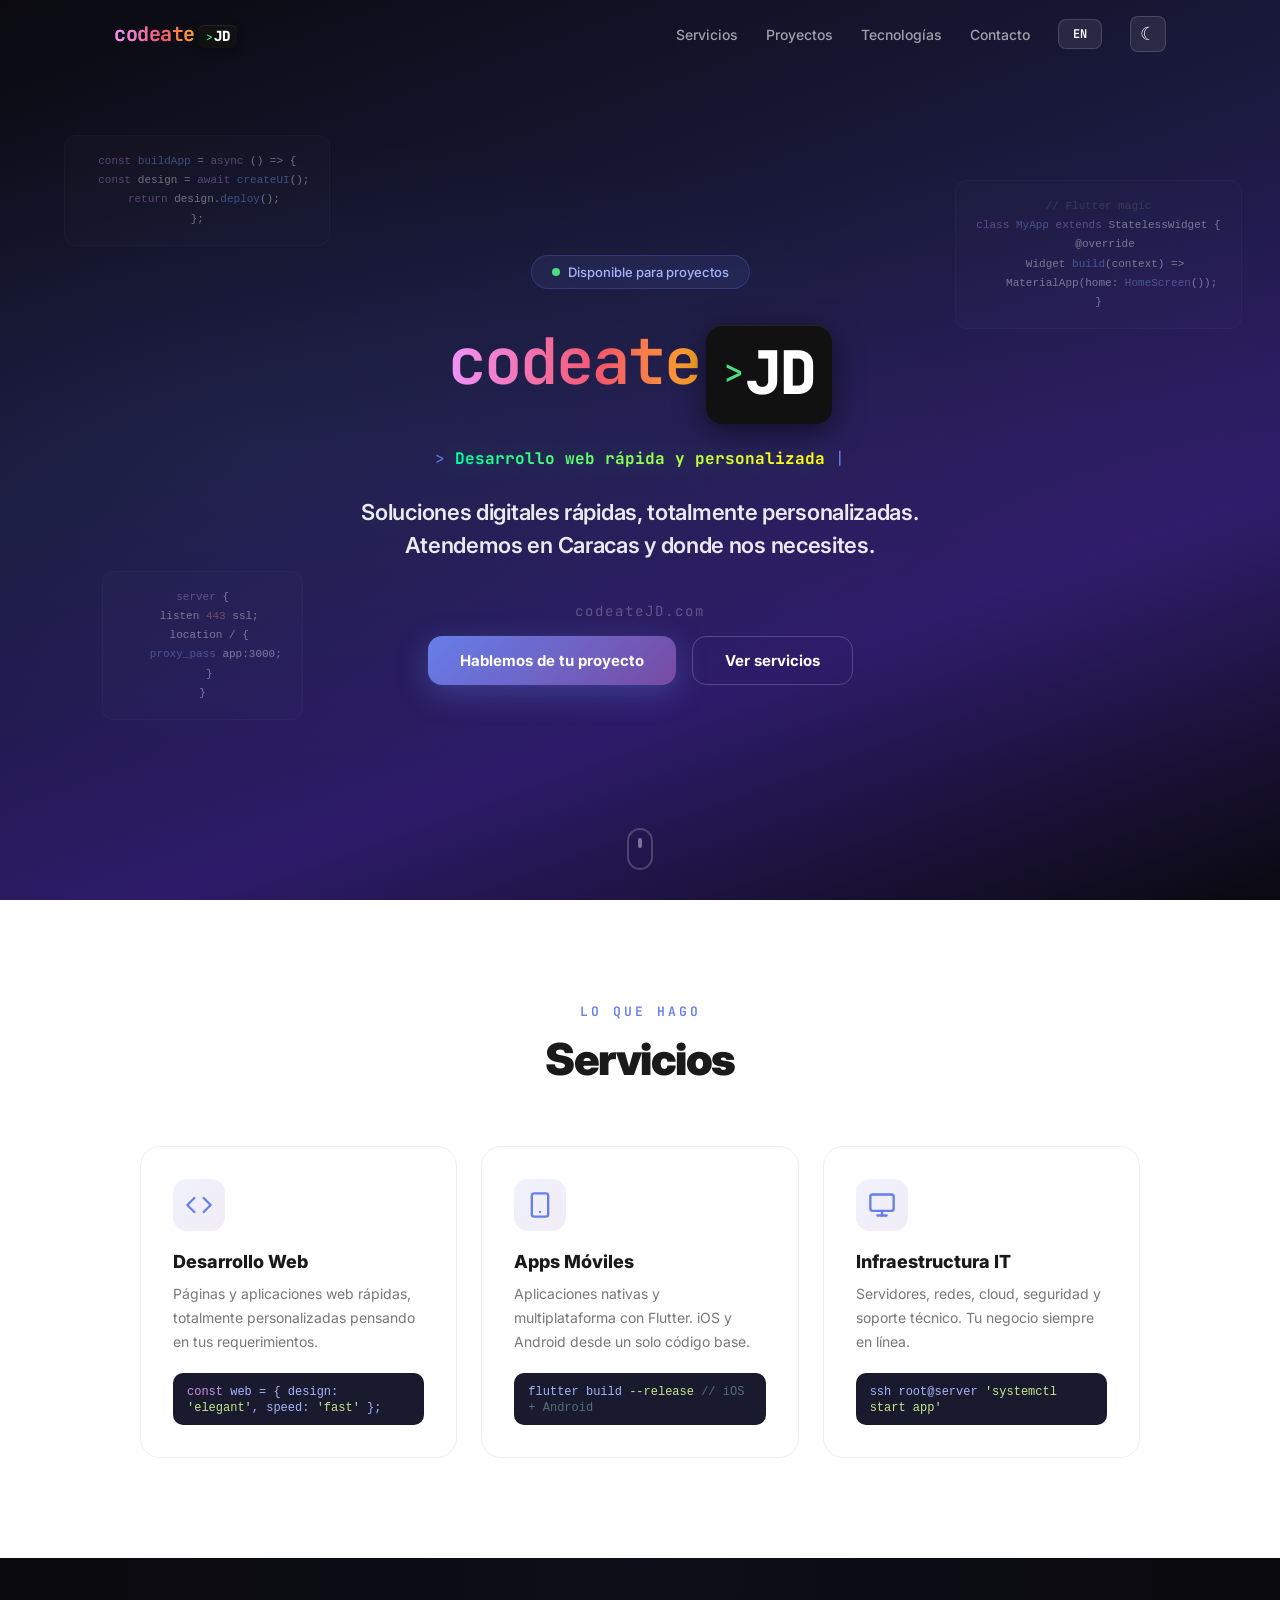
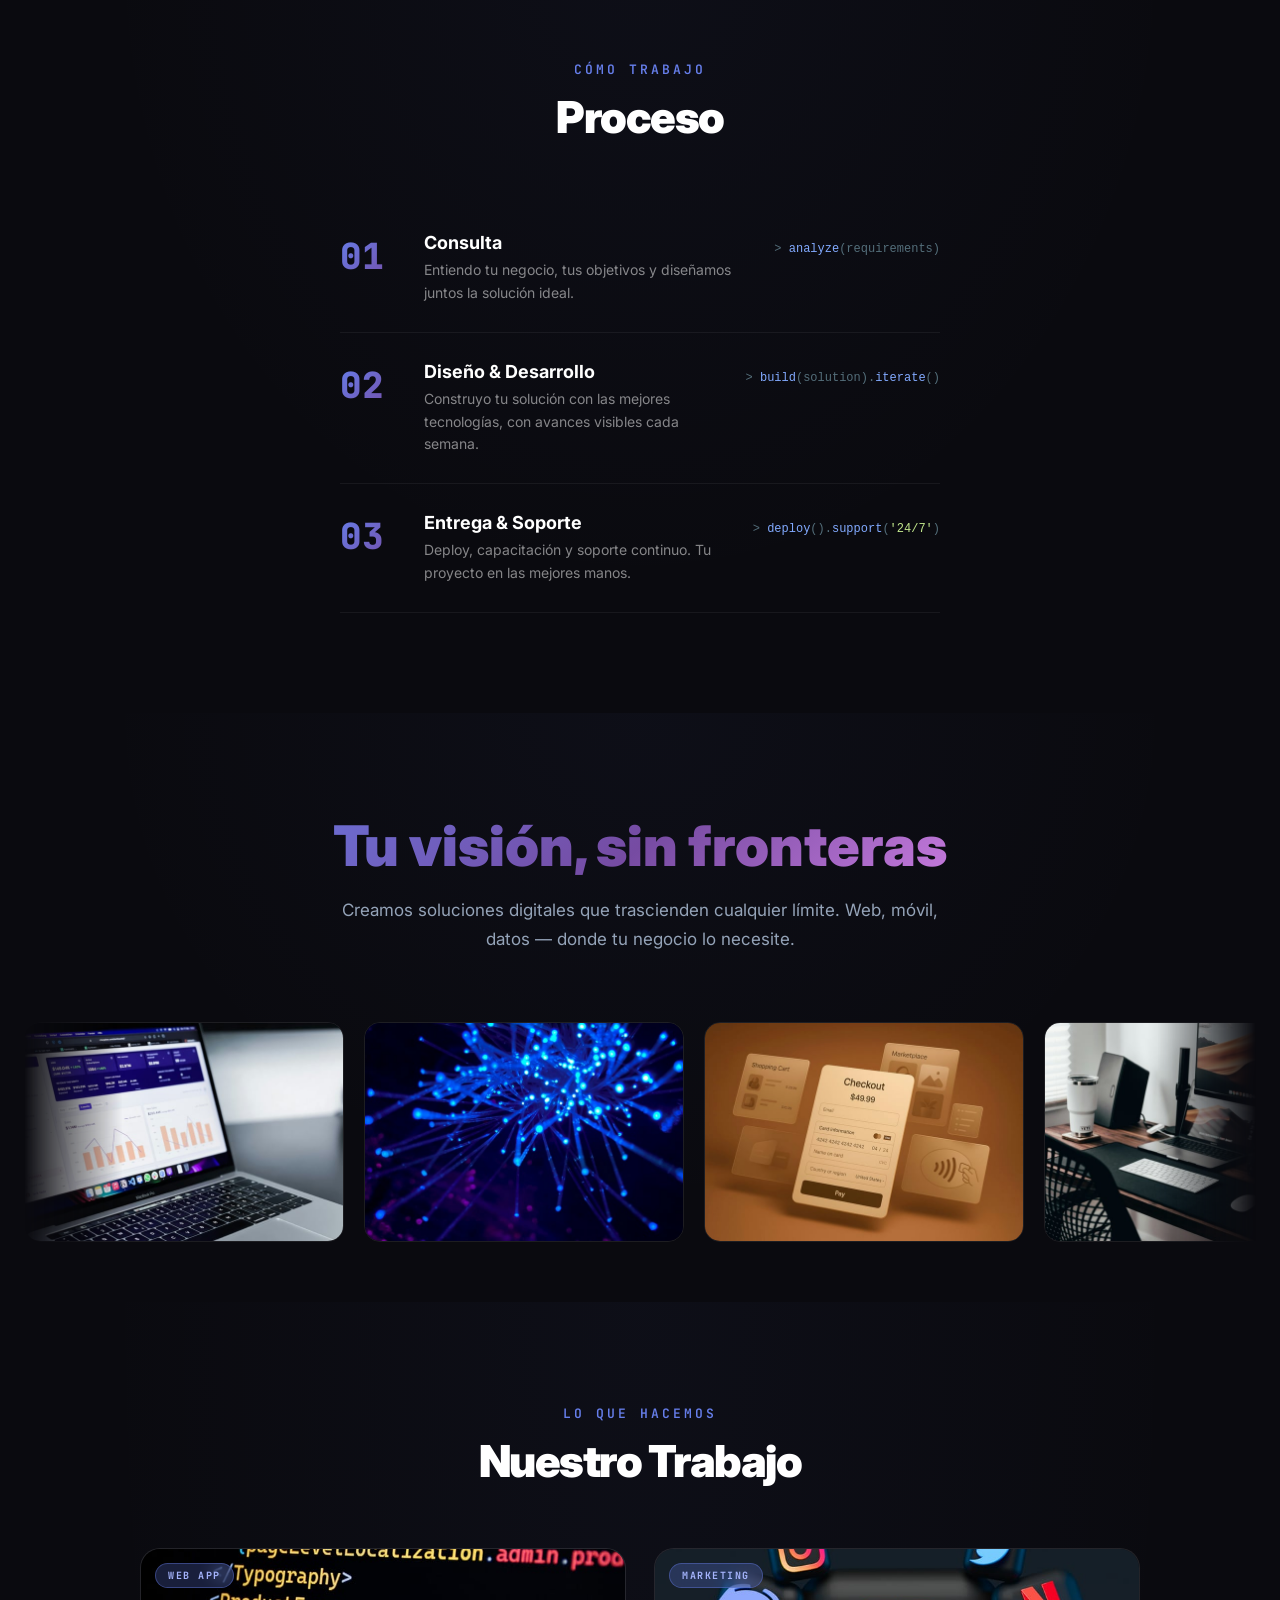
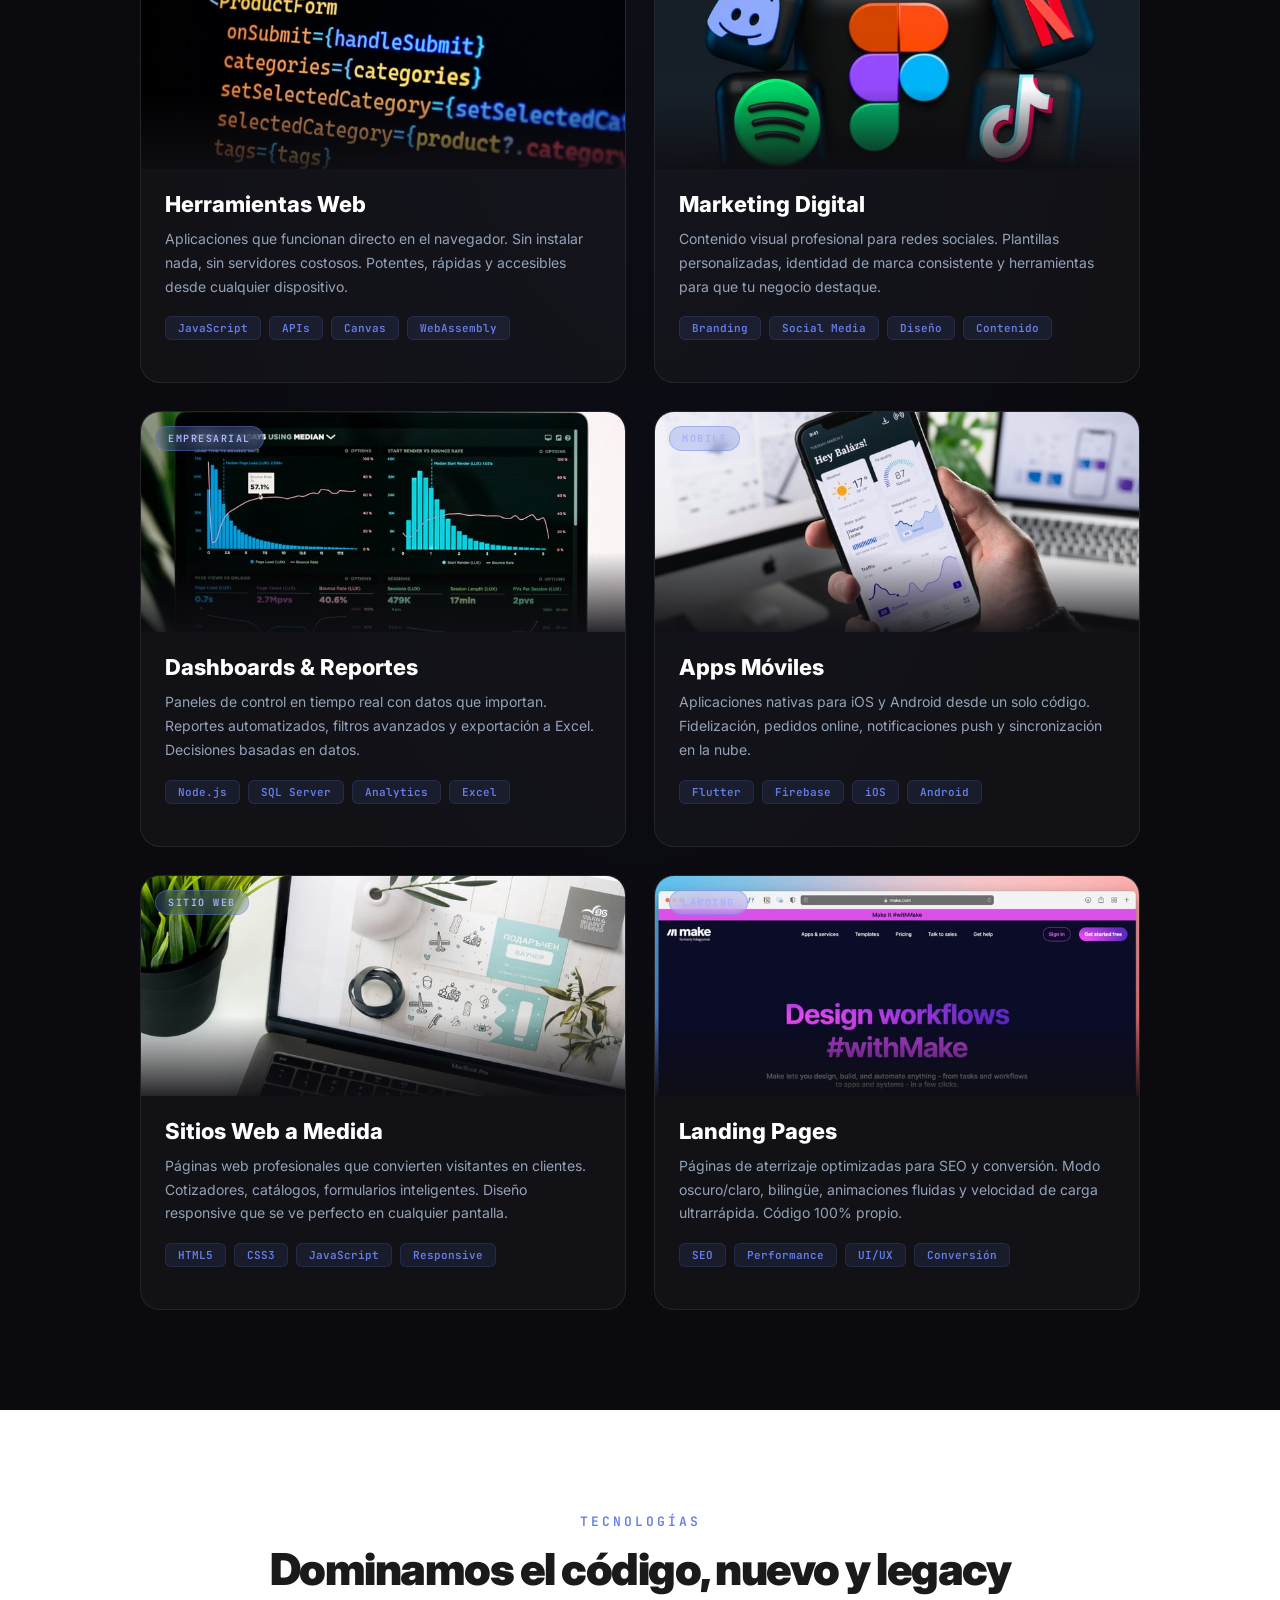
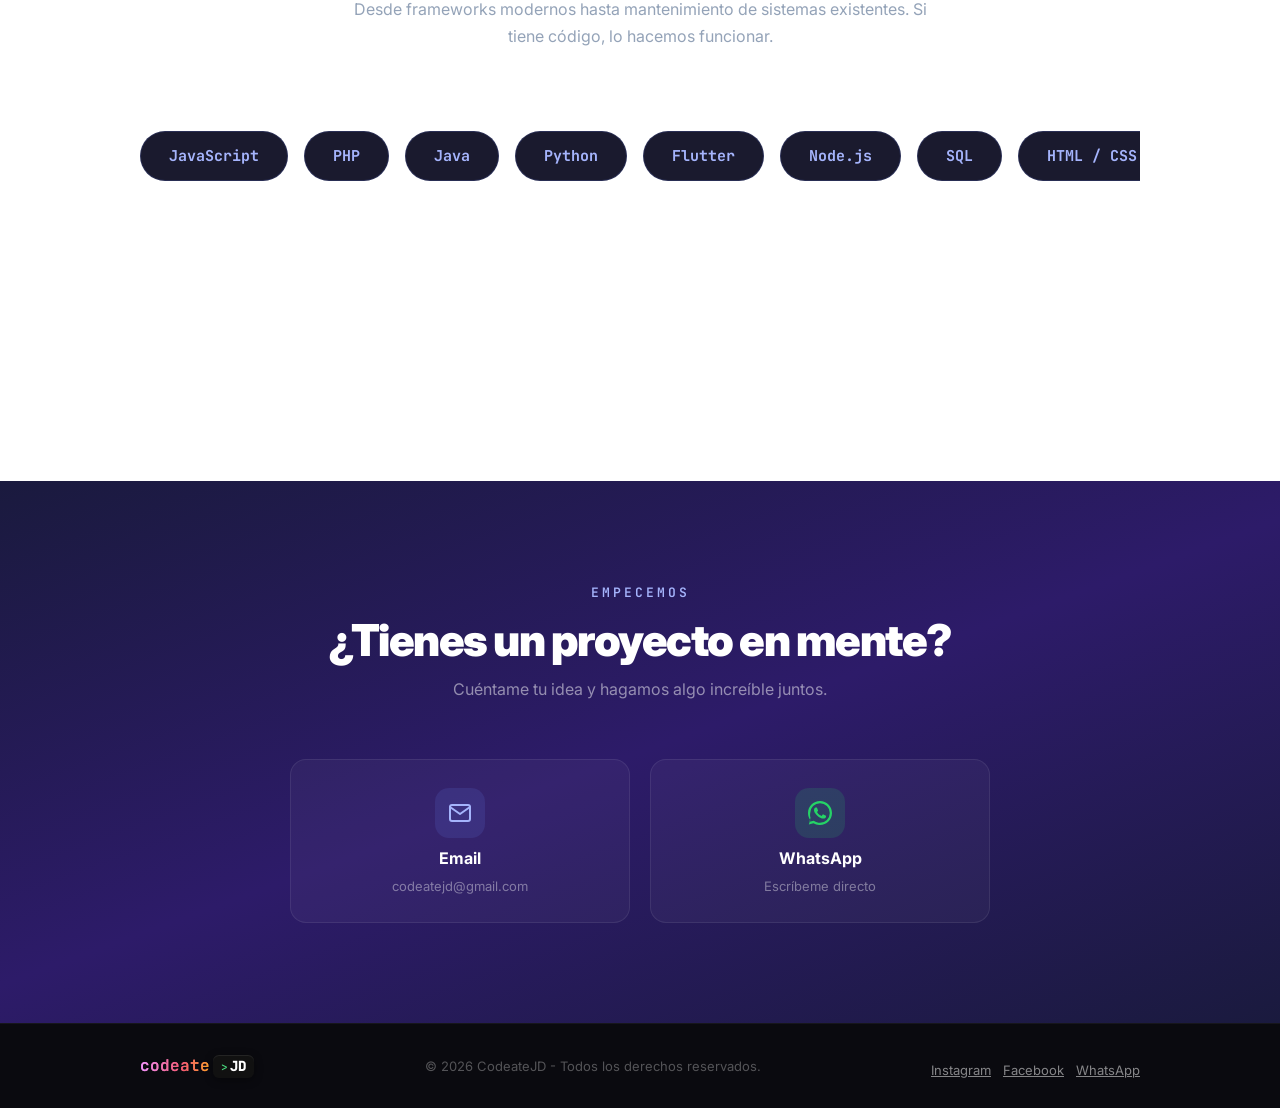
==== commit d90cd1b0: "Agregar enlace a Facebook (footer + sameAs) y quitar GitHub del structured data Co-Authored-By: Clau" ====
--- a/index.html
+++ b/index.html
@@ -3,6 +3,7 @@
 <head>
 <meta charset="UTF-8">
 <meta name="viewport" content="width=device-width, initial-scale=1.0">
+<meta name="facebook-domain-verification" content="9y9ktgqnkdtmwzcwsc0odx6cmccq9p" />
 <title>codeateJD — Desarrollo Web, Apps Moviles & IT</title>
 <meta name="description" content="codeateJD — Desarrollo web, apps móviles con Flutter, reportes empresariales, APIs, cloud e infraestructura IT. Atendemos en Caracas y donde nos necesites.">
 <meta name="keywords" content="desarrollador web, freelance, flutter, nodejs, apps moviles, desarrollo web, codeateJD, programador, IT solutions, firebase, sql server, cloud, devops">
@@ -54,7 +55,7 @@
   "knowsAbout": ["JavaScript", "Node.js", "Flutter", "Firebase", "SQL Server", "Docker", "Linux", "Nginx", "REST APIs", "Git"],
   "sameAs": [
     "https://www.instagram.com/codeatejd/",
-    "https://github.com/codeatejd"
+    "https://www.facebook.com/codeatejd"
   ]
 }
 </script>
@@ -573,6 +574,7 @@
     <p>&copy; 2026 CodeateJD - <span data-es="Todos los derechos reservados." data-en="All rights reserved.">Todos los derechos reservados.</span></p>
     <nav aria-label="Redes sociales" style="margin-top:8px;display:flex;gap:12px;justify-content:center">
       <a href="https://www.instagram.com/codeatejd/" target="_blank" rel="noopener" aria-label="Instagram de codeateJD" style="color:inherit;opacity:0.5;font-size:13px">Instagram</a>
+      <a href="https://www.facebook.com/codeatejd" target="_blank" rel="noopener" aria-label="Facebook de codeateJD" style="color:inherit;opacity:0.5;font-size:13px">Facebook</a>
       <a href="https://wa.me/584149144103" target="_blank" rel="noopener" aria-label="WhatsApp de codeateJD" style="color:inherit;opacity:0.5;font-size:13px">WhatsApp</a>
     </nav>
   </div>
